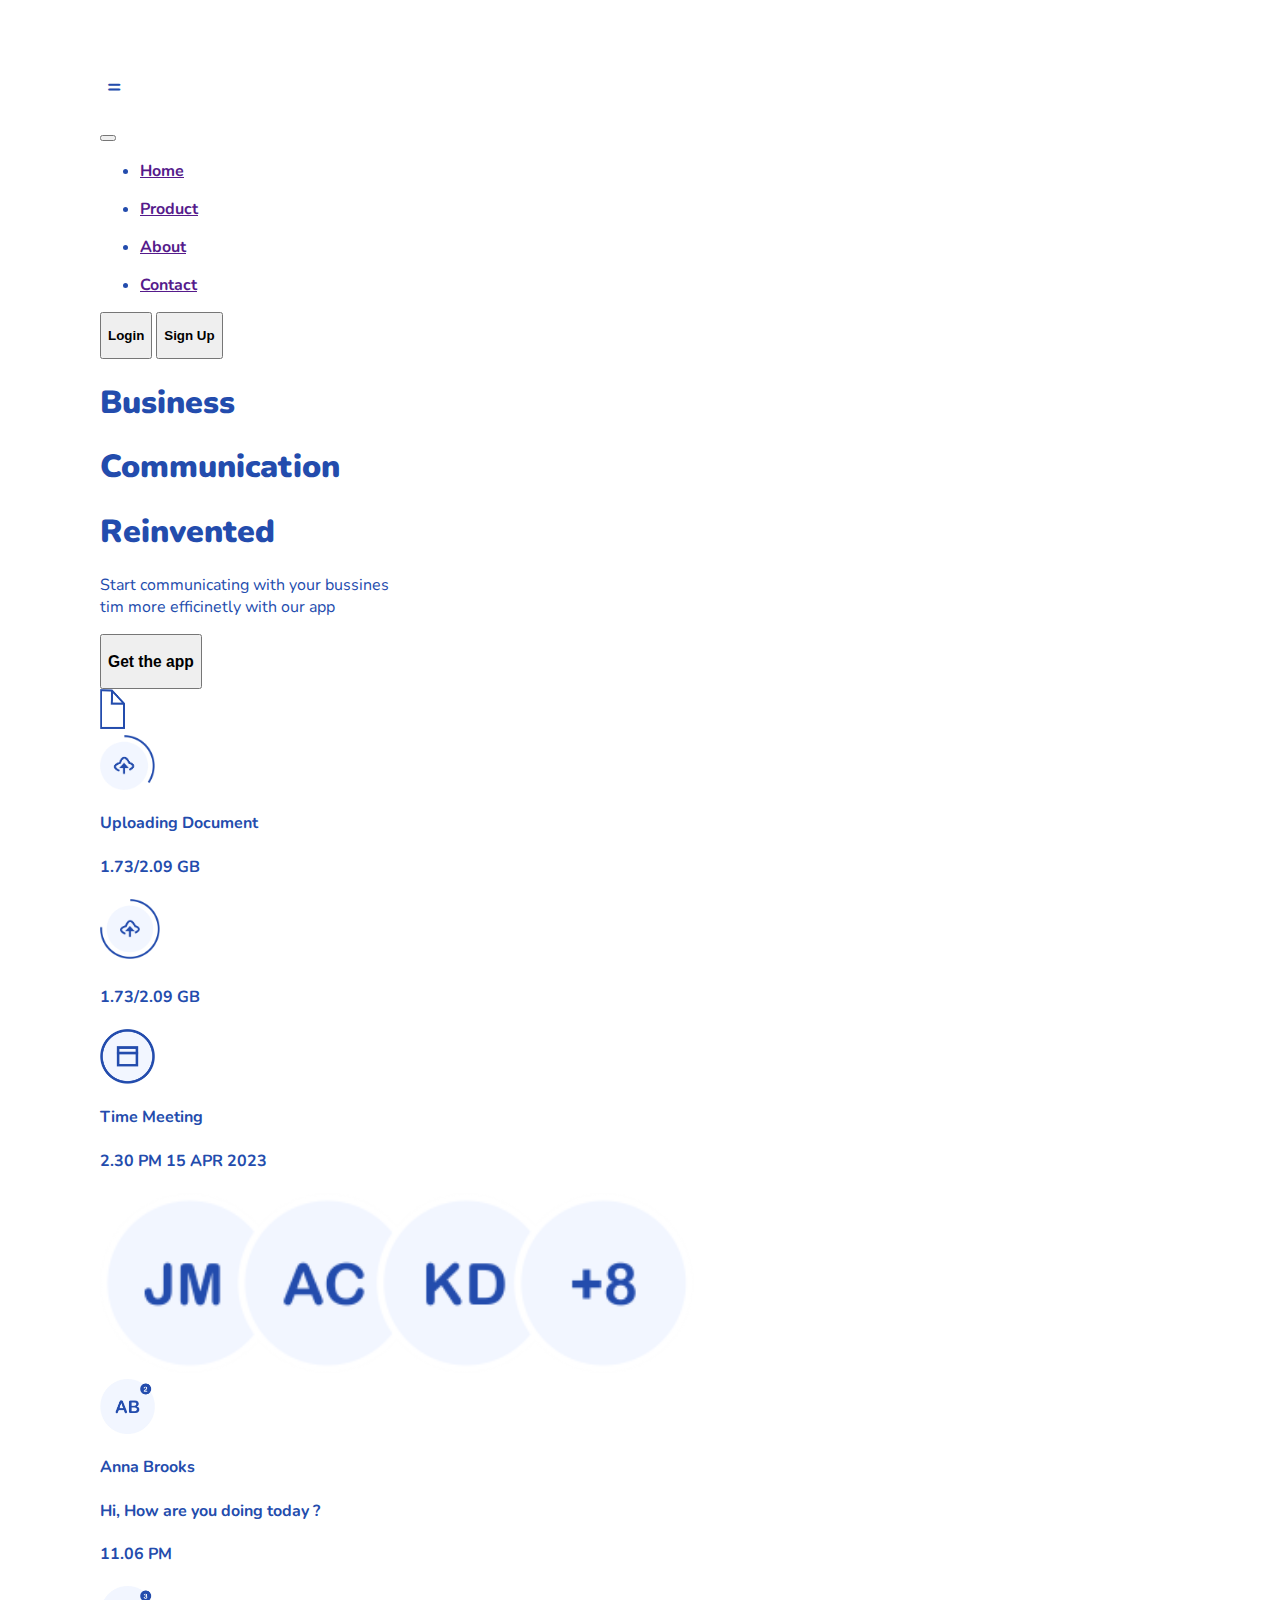
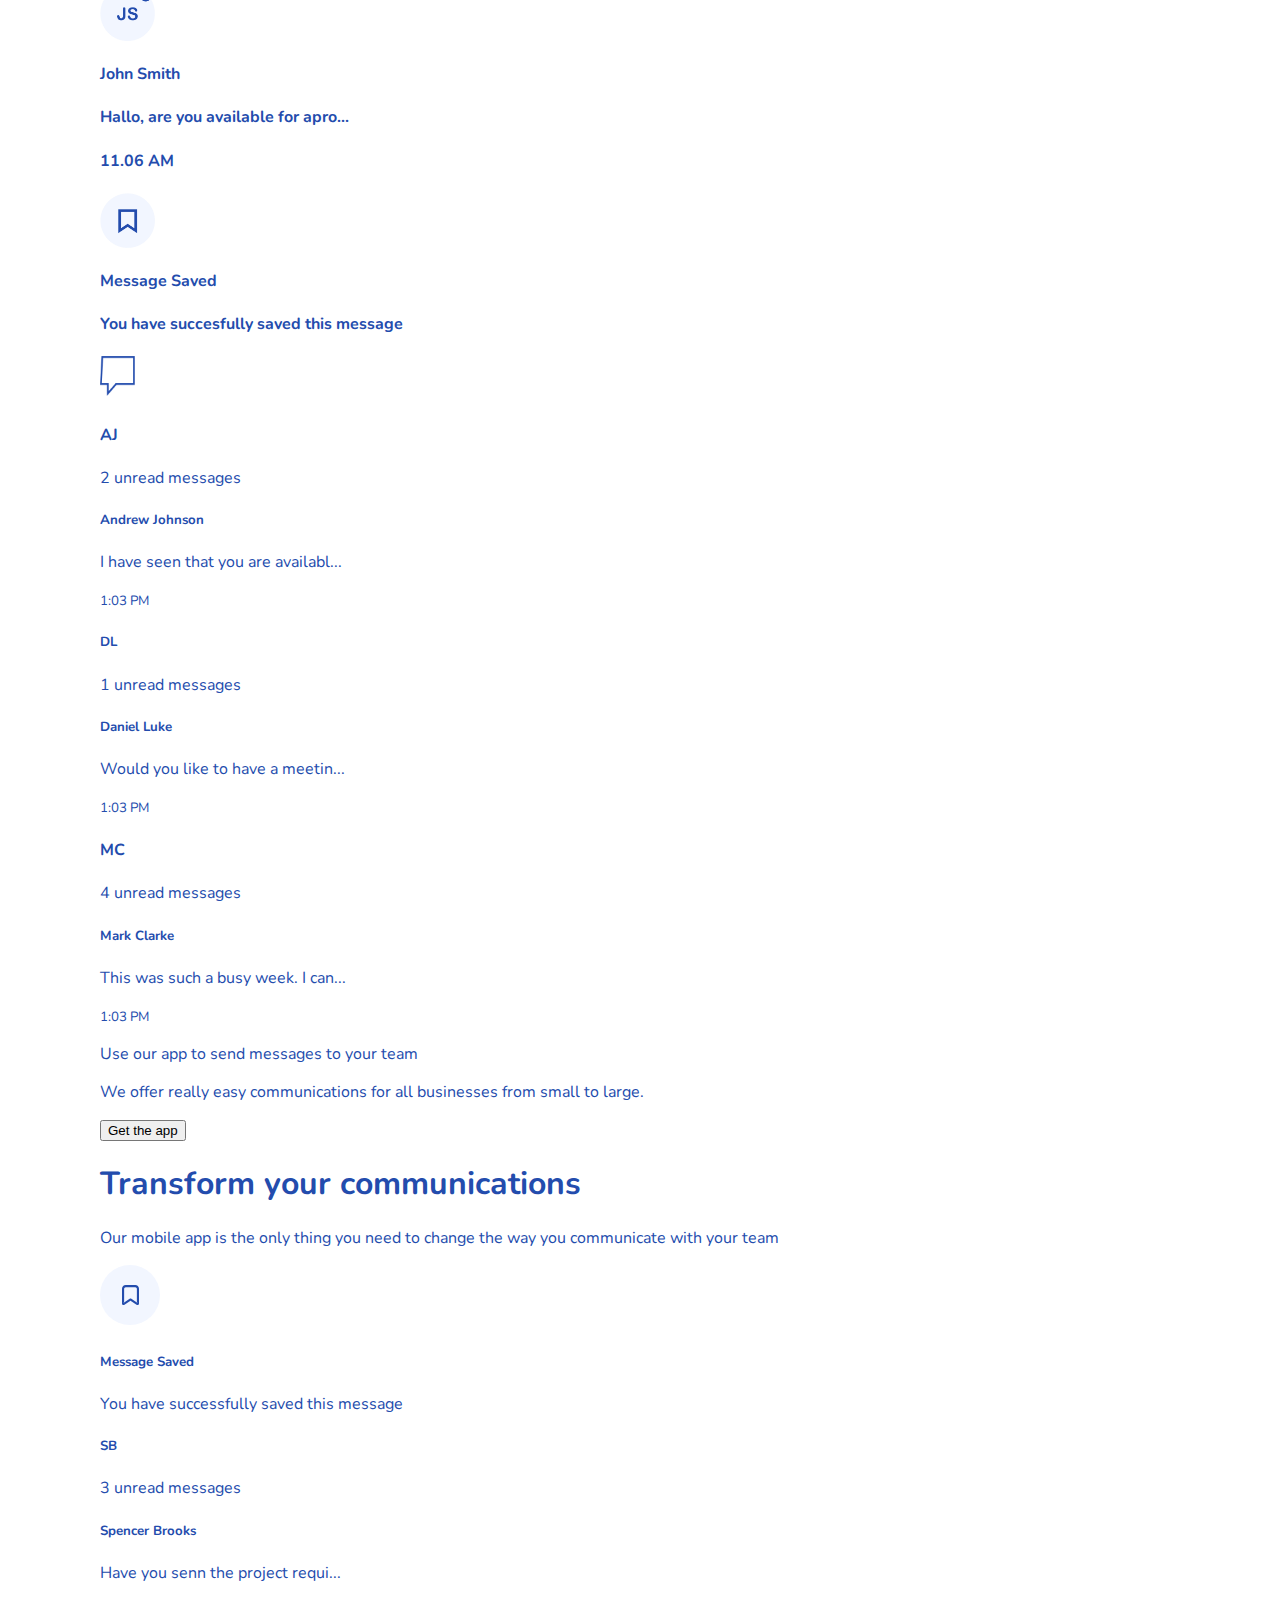
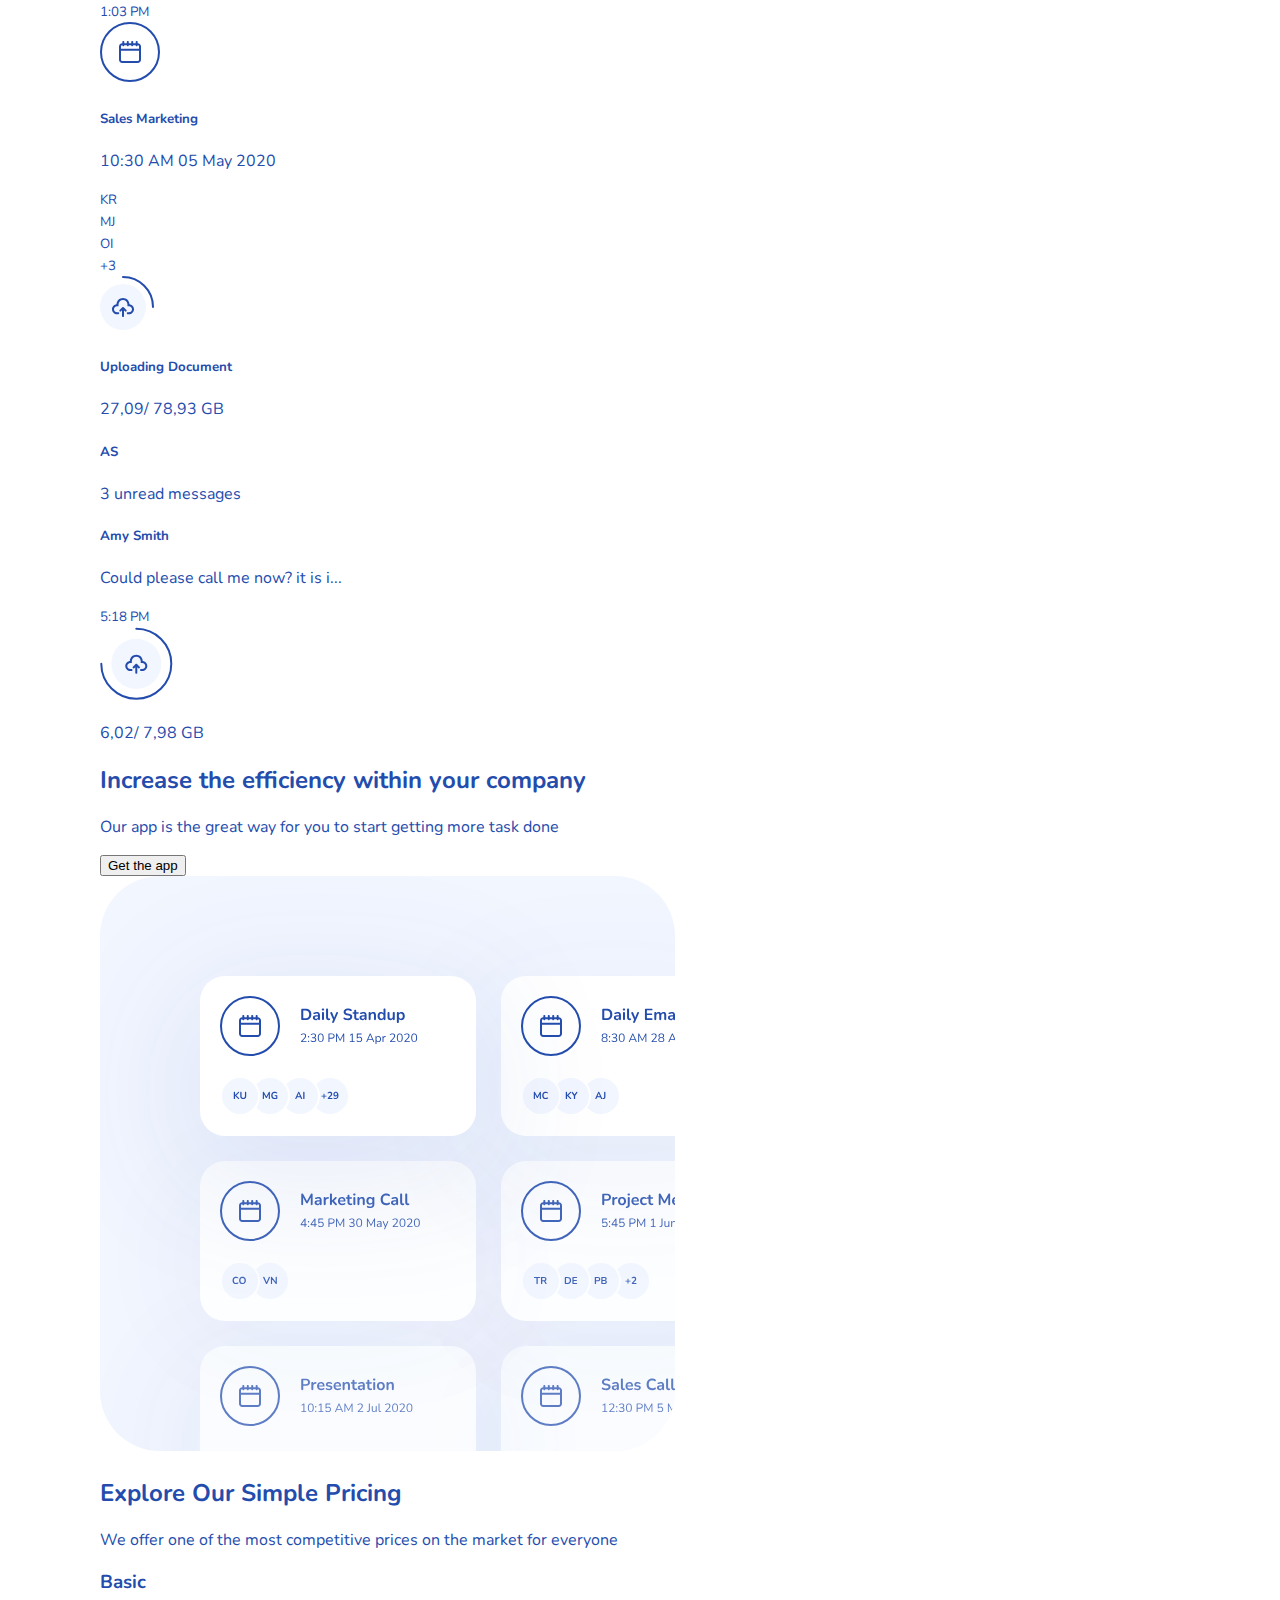
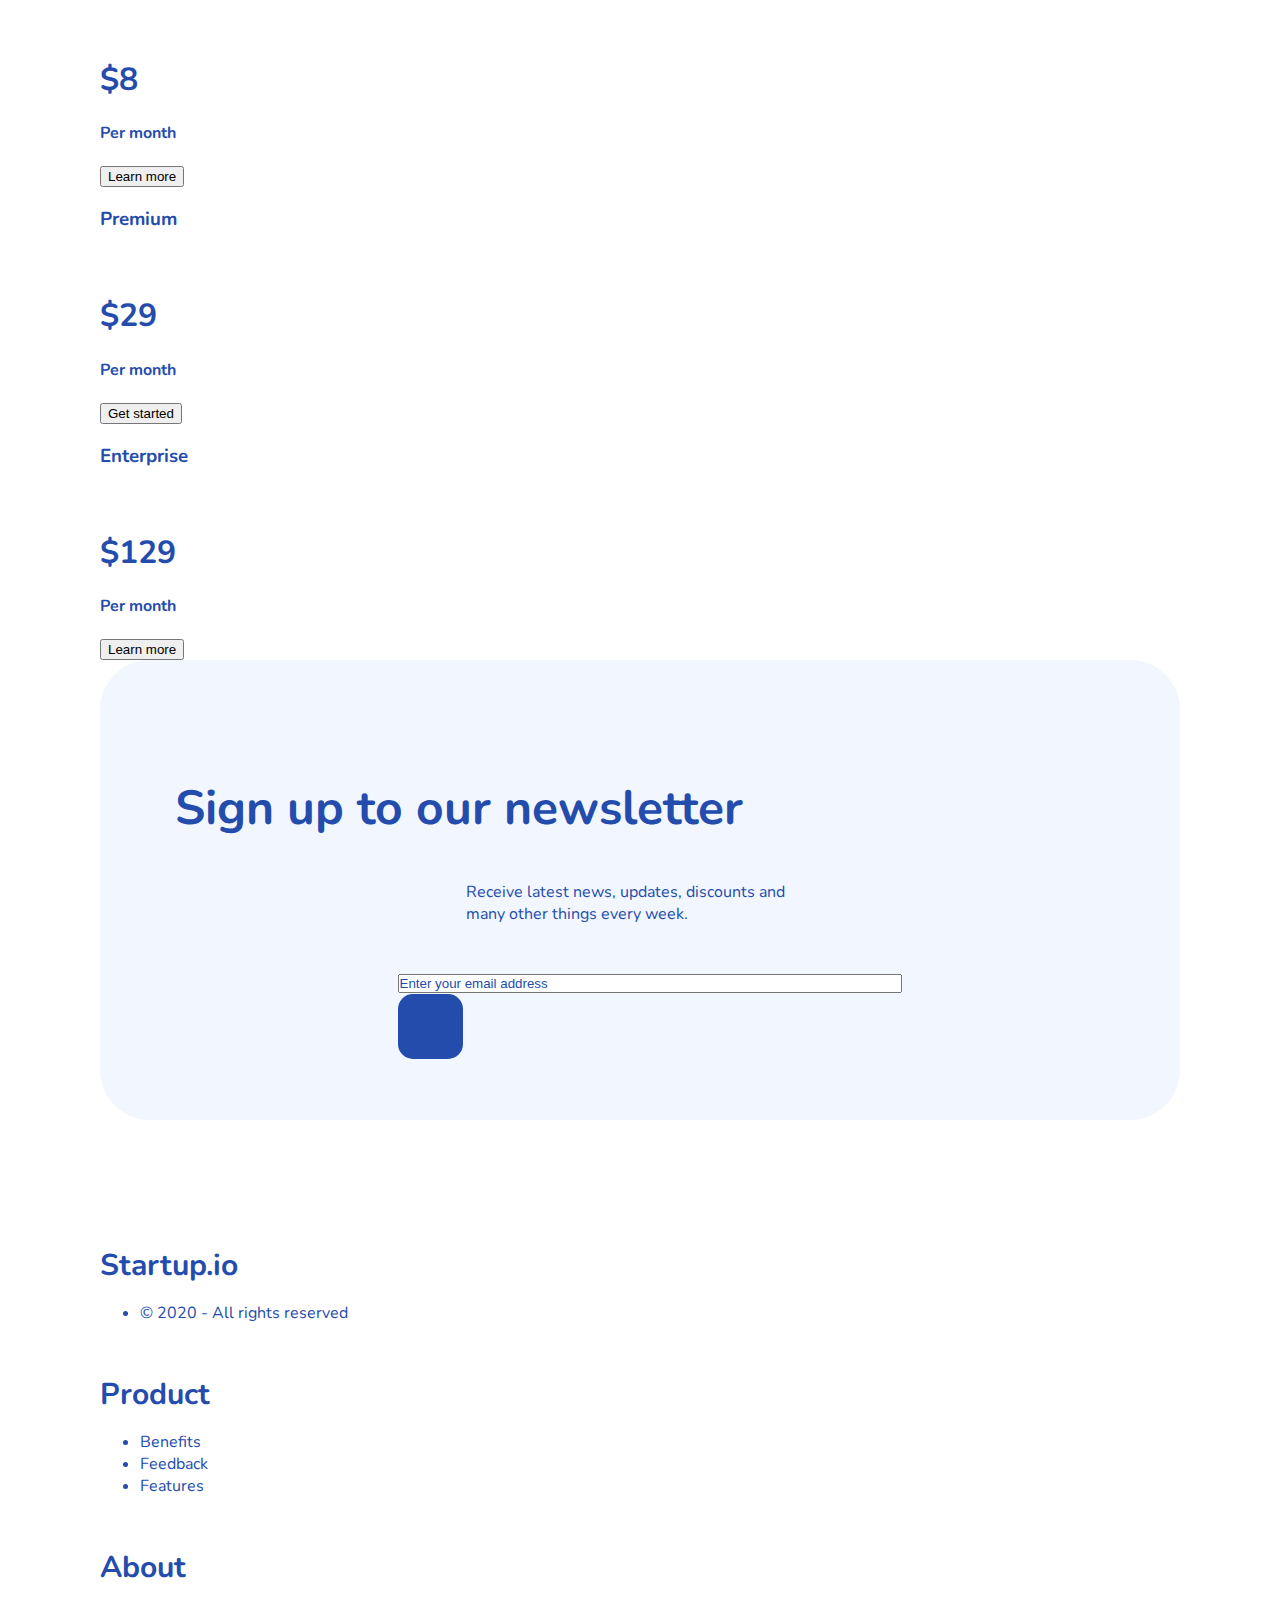
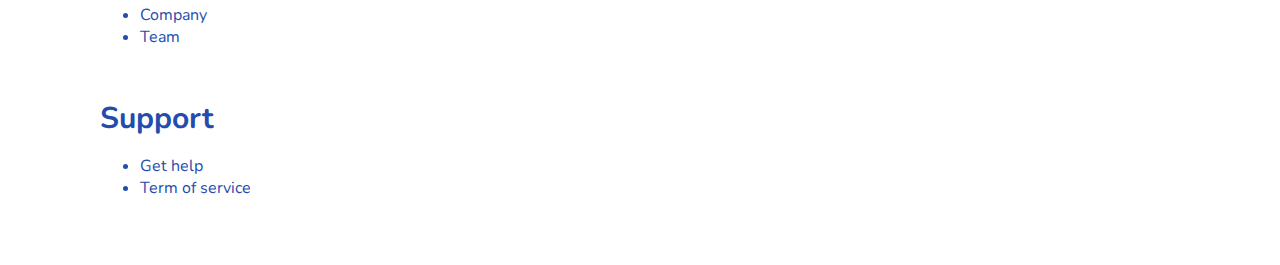
==== index.html @ 95818217 "Update index.html" ====
<!DOCTYPE html>
<html lang="en">
  <head>
    <!-- Required meta tags -->
    <meta charset="utf-8" />
    <meta name="viewport" content="width=device-width, initial-scale=1" />

    <!-- Bootstrap CSS -->
    <link href="https://cdn.jsdelivr.net/npm/bootstrap@5.0.2/dist/css/bootstrap.min.css" rel="stylesheet" integrity="sha384-EVSTQN3/azprG1Anm3QDgpJLIm9Nao0Yz1ztcQTwFspd3yD65VohhpuuCOmLASjC" crossorigin="anonymous" />
    <!-- font  -->
    <link rel="preconnect" href="https://fonts.googleapis.com" />
    <link rel="preconnect" href="https://fonts.gstatic.com" crossorigin />
    <link href="https://fonts.googleapis.com/css2?family=Nunito:wght@400;700&display=swap" rel="stylesheet" />
    <!-- icon -->
    <link rel="stylesheet" href="https://cdn.jsdelivr.net/npm/bootstrap-icons@1.11.1/font/bootstrap-icons.css" />
    <!-- css vanila -->
    <link rel="stylesheet" href="./assets/css/style.css" />
    <title>FP 2</title>
  </head>
  <body>

    <nav class="navbar navbar-expand-lg">
      <div class="content-start">
        <div class="togle">
          <h2>&nbsp;=</h2>
        </div>
      </div>
      <div class="container-fluid">
        <button class="navbar-toggler" type="button" data-bs-toggle="collapse" data-bs-target="#navbarNav" aria-controls="navbarNav" aria-expanded="false" aria-label="Toggle navigation">
          <span class="navbar-toggler-icon"></span>
        </button>
        <div class="collapse navbar-collapse justify-content-center" id="navbarNav">
          <ul class="navbar-nav mb-1 mb-lg-0 end">
            <li class="nav-item">
              <a class="nav-link" aria-current="page" href=""
                ><p><b>Home</b></p></a
              >
            </li>
            <li class="nav-item">
              <a class="nav-link" href=""
                ><p><b>Product</b></p></a
              >
            </li>
            <li class="nav-item">
              <a class="nav-link" href=""
                ><p><b>About</b></p></a
              >
            </li>
            <li class="nav-item">
              <a class="nav-link" href=""
                ><p><b>Contact</b></p></a
              >
            </li>
          </ul>
          <ul class="navbar-nav me-2 mb-1"></ul>
        </div>
        <div class="content-end">
          <a href=""
            ><button type="button" class="btn btn-outline-primary btn-sm rounded-pill" id="login">
              <p><b>Login</b></p>
            </button></a
          >
          <a href=""
            ><button type="button" class="btn btn-outline-primary btn-sm rounded-pill" id="sign">
              <p><b>Sign Up</b></p>
            </button></a
          >
        </div>
      </div>
    </nav>

    <div class="jumbotron">
      <div class="row">
        <div class="col-5">
          <div class="container-text-left" id="kolom1">
            <h1><b>Business</b></h1>
            <h1><b>Communication</b></h1>
            <h1><b>Reinvented</b></h1>
            <p>Start communicating with your bussines<br />tim more efficinetly with our app</p>
            <a href=""
              ><button type="button" class="btn btn-outline-primary btn-lg rounded-pill" id="get">
                <h3><b>Get the app</b></h3>
              </button></a
            >
          </div>
        </div>
        <div class="col-7">
          <div class="kotak1">
            <img src="assets/img/5.png" alt="" width="25px" height="40px" />
          </div>
          <div class="kotak2">
            <img src="assets/img/1.png" alt="" width="55px" height="55px" />
            <div class="teks1">
              <p><b>Uploading Document</b></p>
              <h4 class="tekskotak1">1.73/2.09 GB</h4>
            </div>
          </div>
          <div class="kotak3">
            <img src="assets/img/6.png" alt="" width="60px" height="60" class="img1" />
            <h4 class="tekskotak1">1.73/2.09 GB</h4>
          </div>
          <div class="kotak4">
            <img src="assets/img/2.png" alt="" width="55px" height="55px" />
            <div class="teks2">
              <p><b>Time Meeting</b></p>
              <h4 class="tekskotak1">2.30 PM 15 APR 2023</h4>
            </div>
            <img src="assets/img/9.png" alt="" width="55%" class="imgkotak4" />
          </div>
          <div class="kotak5">
            <img src="assets/img/7.png" alt="" width="55px" height="55px" />
            <div class="teks3">
              <p><b>Anna Brooks</b></p>
              <h4 class="tekskotak1">Hi, How are you doing today ?</h4>
            </div>
            <div class="teks7">
              <h4>11.06 PM</h4>
            </div>
          </div>
          <div class="kotak6">
            <img src="assets/img/8.png" alt="" width="55px" height="55px" />
            <div class="teks4">
              <p><b>John Smith</b></p>
              <h4 class="tekskotak1">Hallo, are you available for apro...</h4>
            </div>
            <div class="teks7">
              <h4>11.06 AM</h4>
            </div>
          </div>
          <div class="kotak7">
            <img src="assets/img/3.png" alt="" width="55px" height="55px" />
            <div class="teks5">
              <p><b>Message Saved</b></p>
              <h4 class="tekskotak1">You have succesfully saved this message</h4>
            </div>
          </div>
          <div class="kotak8">
            <img src="assets/img/4.png" alt="" width="35px" height="40px" />
          </div>
        </div>
      </div>
    </div>

<div class="product-features container-fluid">
        <div class="card card-parent-1 border border-0">
            <div class="child-card d-flex justify-content-evenly align-items-center">
                <div class="image-profile d-flex justify-content-center align-items-center position-relative">
                    <h4 class="fw-bold mt-2">AJ</h4>
                    <span class="notif position-absolute top-0 start-100 translate-middle badge border border-white border-5 mt-3 d-flex justify-content-center align-items-center">
                        2
                        <span class="visually-hidden">unread messages</span>
                    </span>
                </div>
                <div class="text-area mt-3">
                    <h5 class="fw-bold">Andrew Johnson</h5>
                    <p class="text-truncate d-block">I have seen that you are availabl...</p>
                </div>
                <div class="time mb-5">
                    <small class="text-secondary">1:03 PM</small>
                </div>
            </div>
            <div class="child-card opacity-75 d-flex justify-content-evenly align-items-center">
                <div class="image-profile d-flex justify-content-center align-items-center position-relative">
                    <h5 class="fw-bold mt-2">DL</h5>
                    <span class="notif position-absolute top-0 start-100 translate-middle badge border border-white border-5 mt-3 d-flex justify-content-center align-items-center">
                        1
                        <span class="visually-hidden">unread messages</span>
                    </span>
                </div>
                <div class="text-area mt-3">
                    <h5 class="fw-bold">Daniel Luke</h5>
                    <p class="text-truncate d-block">Would you like to have a meetin...</p>
                </div>
                <div class="time mb-5">
                    <small class="text-secondary">1:03 PM</small>
                </div>
            </div>
            <div class="child-card opacity-50 d-flex justify-content-evenly align-items-center">
                <div class="image-profile d-flex justify-content-center align-items-center position-relative">
                    <h4 class="fw-bold mt-2">MC</h4>
                    <span class="notif position-absolute top-0 start-100 translate-middle badge border border-white border-5 mt-3 d-flex justify-content-center align-items-center">
                        4
                        <span class="visually-hidden">unread messages</span>
                    </span>
                </div>
                <div class="text-area mt-3">
                    <h5 class="fw-bold">Mark Clarke</h5>
                    <p class="text-truncate d-block">This was such a busy week. I can...</p>
                </div>
                <div class="time mb-5">
                    <small class="text-secondary">1:03 PM</small>
                </div>
            </div>
        </div>
        <div class="text">
            <header>
                <p>Use our app to send messages to your team</p>
            </header>
            <section>
                <p>We offer really easy communications for all businesses from small to large.</p>
                <button>Get the app</button>
            </section>
        </div>
    </div>
    
    <div class="product-features-2 container-fluid d-flex justify-content-center align-items-center flex-column mb-5">
        <div class="title text-center d-flex justify-content-center align-items-center flex-column">
            <h1 class="fw-bold">Transform your communications</h1>
            <div class="subtitle">
                <p class="">Our mobile app is the only thing you need to change the way you communicate with your team</p>
            </div>
        </div>
        <div class="card card-parent-2 border border-0 container-fluid d-flex justify-content-center align-items-center flex-row">
            <div class="inner-card mt-5 container-fluid d-flex justify-content-center align-items-center flex-row flex-wrap">
                <!-- section 1 -->
                <div class="card-section-1 me-4 d-flex justify-content-center align-items-end">
                    <div class="card card-message border border-0">
                        <div class="image-profile-message d-flex justify-content-center align-items-center position-relative">
                            <img src="./assets/img/saved.svg" alt="saved-message">
                        </div>
                        <div class="text-area mt-3">
                            <h5 class="fw-bold">Message Saved</h5>
                            <p>You have successfully saved this message</p>
                        </div>
                    </div>
                    <div class="card card-message-logo border border-0 mt-4">
                    </div>
                </div>
    
                <!-- section 2 -->
                <div class="card-section-2">
                    <!-- card 1 -->
                    <div class="card-1 d-flex justify-content-start align-items-end">
                        <div class="card-file me-4">
                        </div>
                        <div class="card card-name border border-0">
                            <div class="image-profile-name d-flex justify-content-center align-items-center position-relative">
                                <h5 class="fw-bold mt-2">SB</h5>
                                <span class="notif position-absolute top-0 start-100 translate-middle badge border border-white border-5 mt-3 d-flex justify-content-center align-items-center">
                                    3
                                    <span class="visually-hidden">unread messages</span>
                                </span>
                            </div>
                            <div class="text-area mt-3">
                                <h5 class="fw-bold">Spencer Brooks</h5>
                                <p>Have you senn the project requi...</p>
                            </div>
                            <div class="time mb-5">
                                <small class="text-secondary">1:03 PM</small>
                            </div>
                        </div>
                    </div>
    
                    <!-- card 2 -->
                    <div class="card-2 d-flex justify-content-end align-items-start mt-4">
                        <div class="card card-sales border border-0 d-flex flex-column me-4">
                            <div class="section-1-sales d-flex">
                                <div class="image-profile-sales d-flex justify-content-center align-items-center position-relative me-3">
                                    <img src="./assets/img/calendar.svg" alt="calendar">
                                </div>
                                <div class="text-area">
                                    <h5 class="fw-bold mt-1">Sales Marketing</h5>
                                    <p>10:30 AM 05 May 2020</p>
                                </div>
                            </div>
                            <div class="circle-element d-flex">
                                <div class="element d-flex justify-content-center align-items-center">
                                    <small class="fw-bold mt-1">KR</small>
                                </div>
                                <div class="element d-flex justify-content-center align-items-center">
                                    <small class="fw-bold mt-1">MJ</small>
                                </div>
                                <div class="element d-flex justify-content-center align-items-center">
                                    <small class="fw-bold mt-1">OI</small>
                                </div>
                                <div class="element d-flex justify-content-center align-items-center">
                                    <small class="fw-bold mt-1">+3</small>
                                </div>
                            </div>
                        </div>
                        <div class="card card-upload border border-0">
                            <div class="image-profile-upload d-flex justify-content-center align-items-center position-relative me-3">
                                <img src="./assets/img/Progress.svg" alt="progress-bar">
                            </div>
                            <div class="text-area mt-3">
                                <h5 class="fw-bold">Uploading Document</h5>
                                <p>27,09/ 78,93 GB</p>
                            </div>
                        </div>
                    </div>
    
                    <!-- card 3 -->
                    <div class="card-3 mt-4">
                        <div class="card card-name-2 border border-0">
                            <div class="image-profile-name-2 d-flex justify-content-center align-items-center position-relative">
                                <h5 class="fw-bold mt-2">AS</h5>
                                <span class="notif position-absolute top-0 start-100 translate-middle badge border border-white border-5 mt-3 d-flex justify-content-center align-items-center">
                                    3
                                    <span class="visually-hidden">unread messages</span>
                                </span>
                            </div>
                            <div class="text-area mt-3">
                                <h5 class="fw-bold">Amy Smith</h5>
                                <p>Could please call me now? it is i...</p>
                            </div>
                            <div class="time mb-5">
                                <small class="text-secondary">5:18 PM</small>
                            </div>
                        </div>
                    </div>
    
                    <!-- card 4 -->
                    <div class="card-4 mt-4">
                        <div class="card border border-0 card-disk d-flex justify-content-center align-items-center flex-column">
                            <img src="./assets/img/Progress-2.svg" alt="">
                            <p class="mt-3">6,02/ 7,98 GB</p>
                        </div>
                    </div>
                </div>
            </div>
        </div>
    </div>

<!-- About -->
    <section id="About">
        <div class="container-xl p-5">
            <div class="row align-content-center">
                <div class="col-lg-6 col-md-12 flex-column align-self-center p-5 text-center text-lg-start">
                    <h2>Increase the efficiency within your company </h2>
                    <p>Our app is the great way for you to start getting more task done</p>
                    <button type="button" class="btn btn-outline-primary">Get the app</button>
                </div>
                <div class="col-lg-6 col-md-12 flex-column align-items-center">
                    <img src="./assets/img/Card.svg" alt="About App">
                </div>
            </div>
        </div>
    </section>


    <!-- Pricing -->
    <section id="Pricing"></section>
    <div class="container-xl p-5 text-center">
        <h2>Explore Our Simple Pricing</h2>
        <p>We offer one of the most competitive prices on the market for everyone</p>
    </div>
    <div class="container-fluid">
        <div class="container">
            <div class="row">
                <div class="col-lg-4 col-md-12 mb-4">
                    <div class="card card1 h-380 w-380 text-center border-0">
                        <div class="card-body">
                            <h3 >Basic</h3>
                            <br>
                            <h1 >$8</h1>
                            <h4>Per month</h4>    
                            <div class="d-flex my-3 justify-content-center">
                                <button class="btn btn-outline-primary">Learn more</button>
                            </div>
                        </div>
                    </div>
                </div>
                <div class="col-lg-4 col-md-12 mb-4">
                    <div class="card card2 h-380 w-380 text-center border-0">
                        <div class="card-body">
                            <h3>Premium</h3>
                            <br>
                            <h1 >$29</h1>
                            <h4>Per month</h4>
                            <div class="d-flex my-3 justify-content-center">
                                <button class="btn btn-outline-primary">Get started</button>
                        </div>
                    </div>
                </div>
                </div>
                <div class="col-lg-4 col-md-12 mb-4">
                    <div class="card card3 h-380 w-380 text-center border-0">
                        <div class="card-body">
                            <h3 >Enterprise</h3>
                            <br>
                            <h1 >$129</h1>
                            <h4>Per month</h4>
                            <div class="d-flex my-3 justify-content-center">
                                <button type="button" class="btn btn-outline-primary">Learn more</button>
                            </div>
                        </div>
                    </div>
                </div>
            </div>
        </div>

      <!-- contact -->
    <section class="contact text-center">
      <div class="container-fluid">
        <div class="title">
          <h2>Sign up to our newsletter</h2>
          <p>Receive latest news, updates, discounts and many other things every week.</p>
        </div>
        <div class="d-flex bg-white flex-row justify-content-end inputan">
          <input type="email" class="form-control border-0" id="emailInput" placeholder="Enter your email address" />
          <div class="icon text-center justify-content-center">
            <i class="bi bi-chevron-right text-light"></i>
          </div>
        </div>
      </div>
    </section>

<!--       footer -->
    <footer class="bd-footer container">
      <div class="row justify-content-between">
        <div class="col-lg-4 col-6 brand">
          <h5>Startup.io</h5>
          <ul class="list-unstyled">
            <li class="mt-3"><a href="#">© 2020 - All rights reserved</a></li>
          </ul>
        </div>

        <div class="col-lg-2 col-6 items">
          <h5>Product</h5>
          <ul class="list-unstyled">
            <li class="mb-2"><a href="#">Benefits</a></li>
            <li class="mb-2"><a href="#">Feedback</a></li>
            <li class="mb-2"><a href="#">Features</a></li>
          </ul>
        </div>

        <div class="col-lg-2 col-6 items">
          <h5>About</h5>
          <ul class="list-unstyled">
            <li class="mb-2"><a href="#">Company</a></li>
            <li class="mb-2"><a href="#">Team</a></li>
          </ul>
        </div>

        <div class="col-lg-2 col-6 items">
          <h5>Support</h5>
          <ul class="list-unstyled">
            <li class="mb-2"><a href="#">Get help</a></li>
            <li class="mb-2"><a href="#">Term of service</a></li>
          </ul>
        </div>
      </div>
    </footer>
<script src="https://cdn.jsdelivr.net/npm/bootstrap@5.3.2/dist/js/bootstrap.bundle.min.js" integrity="sha384-C6RzsynM9kWDrMNeT87bh95OGNyZPhcTNXj1NW7RuBCsyN/o0jlpcV8Qyq46cDfL" crossorigin="anonymous"></script>
</body>
</html>
---- assets/css/style.css ----
body {
  font-family: "Nunito", sans-serif;
  padding: 50px 100px;
  color: #234cad;
  max-width: 1440px;
  margin: auto;
  box-sizing: border-box;
}

.contact {
  background-color: #f2f6ff;
  padding: 75px;
  border-radius: 50px;
}

.contact h2 {
  font-size: 48px;
  font-weight: 700;
}

.contact p {
  margin: 25px auto 35px;
  max-width: 348px;
  font-size: 16px;
  font-weight: 400;
}

.contact .inputan {
  max-width: 500px;
  max-height: 65px;
  padding: 10px 10px 10px 25px;
  margin: auto;
  border-radius: 15px;

  font-size: 18px;
}
.contact input {
  padding: 0;
  width: 100%;
}
.icon {
  width: 45px;
  height: 45px;
  padding: 10px;
  background-color: #234cad;
  border-radius: 15px;
}

::placeholder {
  color: #234cad; /* Ganti #your-color dengan kode warna yang diinginkan */
}

footer {
  padding-top: 75px;
}
footer a {
  color: #234cad;
  text-decoration: none;
}

footer h5 {
  font-size: 30px;
  font-weight: 700;
  margin-bottom: 10px;
}

footer .container {
  max-width: 941px;
}
/* footer .brand {
  margin-right: 80px;
} */
@media screen and (max-width: 800px) {
  body {
    padding: 20px 20px;
  }
  .contact {
    padding: 30px;
  }
  footer .brand {
    margin-right: 0 !important;
  }
}

@media screen and (max-width: 550px) {
  body {
    padding: 10px 10px;
  }
  h2 {
    font-size: 32px !important;
  }
  h5 {
    font-size: 18px !important;
  }
  footer a {
    font-size: 12px;
  }
  footer .brand {
    margin-right: 0 !important;
  }
}
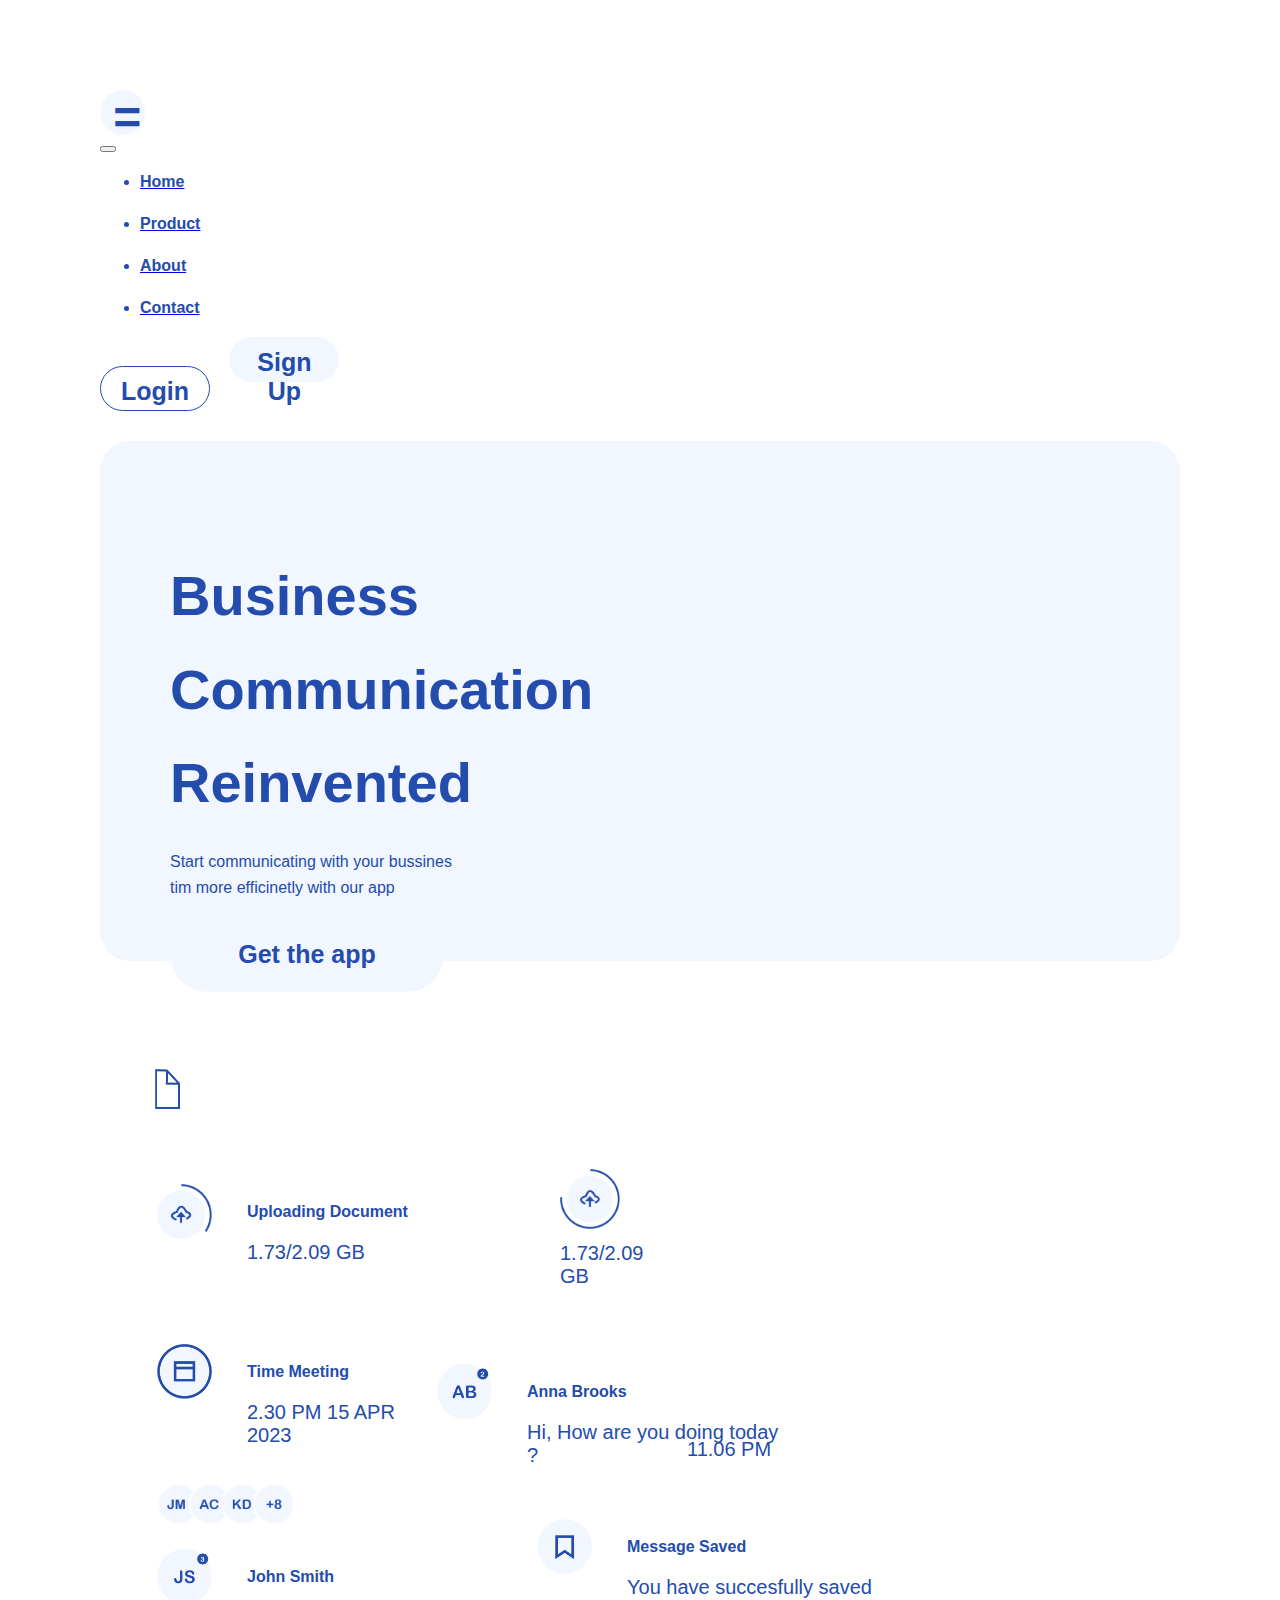
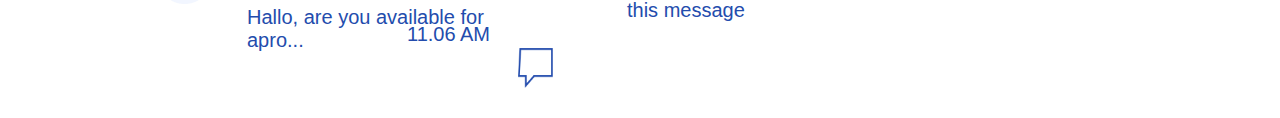
==== commit 1176afa4: "Update index.html" ====
--- a/index.html
+++ b/index.html
@@ -1,446 +1,128 @@
-<!DOCTYPE html>
-<html lang="en">
-  <head>
-    <!-- Required meta tags -->
-    <meta charset="utf-8" />
-    <meta name="viewport" content="width=device-width, initial-scale=1" />
-
-    <!-- Bootstrap CSS -->
-    <link href="https://cdn.jsdelivr.net/npm/bootstrap@5.0.2/dist/css/bootstrap.min.css" rel="stylesheet" integrity="sha384-EVSTQN3/azprG1Anm3QDgpJLIm9Nao0Yz1ztcQTwFspd3yD65VohhpuuCOmLASjC" crossorigin="anonymous" />
-    <!-- font  -->
-    <link rel="preconnect" href="https://fonts.googleapis.com" />
-    <link rel="preconnect" href="https://fonts.gstatic.com" crossorigin />
-    <link href="https://fonts.googleapis.com/css2?family=Nunito:wght@400;700&display=swap" rel="stylesheet" />
-    <!-- icon -->
-    <link rel="stylesheet" href="https://cdn.jsdelivr.net/npm/bootstrap-icons@1.11.1/font/bootstrap-icons.css" />
-    <!-- css vanila -->
-    <link rel="stylesheet" href="./assets/css/style.css" />
-    <title>FP 2</title>
-  </head>
-  <body>
-
-    <nav class="navbar navbar-expand-lg">
-      <div class="content-start">
-        <div class="togle">
-          <h2>&nbsp;=</h2>
-        </div>
-      </div>
-      <div class="container-fluid">
-        <button class="navbar-toggler" type="button" data-bs-toggle="collapse" data-bs-target="#navbarNav" aria-controls="navbarNav" aria-expanded="false" aria-label="Toggle navigation">
-          <span class="navbar-toggler-icon"></span>
-        </button>
-        <div class="collapse navbar-collapse justify-content-center" id="navbarNav">
-          <ul class="navbar-nav mb-1 mb-lg-0 end">
-            <li class="nav-item">
-              <a class="nav-link" aria-current="page" href=""
-                ><p><b>Home</b></p></a
-              >
-            </li>
-            <li class="nav-item">
-              <a class="nav-link" href=""
-                ><p><b>Product</b></p></a
-              >
-            </li>
-            <li class="nav-item">
-              <a class="nav-link" href=""
-                ><p><b>About</b></p></a
-              >
-            </li>
-            <li class="nav-item">
-              <a class="nav-link" href=""
-                ><p><b>Contact</b></p></a
-              >
-            </li>
-          </ul>
-          <ul class="navbar-nav me-2 mb-1"></ul>
-        </div>
-        <div class="content-end">
-          <a href=""
-            ><button type="button" class="btn btn-outline-primary btn-sm rounded-pill" id="login">
-              <p><b>Login</b></p>
-            </button></a
-          >
-          <a href=""
-            ><button type="button" class="btn btn-outline-primary btn-sm rounded-pill" id="sign">
-              <p><b>Sign Up</b></p>
-            </button></a
-          >
-        </div>
-      </div>
-    </nav>
-
-    <div class="jumbotron">
-      <div class="row">
-        <div class="col-5">
-          <div class="container-text-left" id="kolom1">
-            <h1><b>Business</b></h1>
-            <h1><b>Communication</b></h1>
-            <h1><b>Reinvented</b></h1>
-            <p>Start communicating with your bussines<br />tim more efficinetly with our app</p>
-            <a href=""
-              ><button type="button" class="btn btn-outline-primary btn-lg rounded-pill" id="get">
-                <h3><b>Get the app</b></h3>
-              </button></a
-            >
-          </div>
-        </div>
-        <div class="col-7">
-          <div class="kotak1">
-            <img src="assets/img/5.png" alt="" width="25px" height="40px" />
-          </div>
-          <div class="kotak2">
-            <img src="assets/img/1.png" alt="" width="55px" height="55px" />
-            <div class="teks1">
-              <p><b>Uploading Document</b></p>
-              <h4 class="tekskotak1">1.73/2.09 GB</h4>
-            </div>
-          </div>
-          <div class="kotak3">
-            <img src="assets/img/6.png" alt="" width="60px" height="60" class="img1" />
-            <h4 class="tekskotak1">1.73/2.09 GB</h4>
-          </div>
-          <div class="kotak4">
-            <img src="assets/img/2.png" alt="" width="55px" height="55px" />
-            <div class="teks2">
-              <p><b>Time Meeting</b></p>
-              <h4 class="tekskotak1">2.30 PM 15 APR 2023</h4>
-            </div>
-            <img src="assets/img/9.png" alt="" width="55%" class="imgkotak4" />
-          </div>
-          <div class="kotak5">
-            <img src="assets/img/7.png" alt="" width="55px" height="55px" />
-            <div class="teks3">
-              <p><b>Anna Brooks</b></p>
-              <h4 class="tekskotak1">Hi, How are you doing today ?</h4>
-            </div>
-            <div class="teks7">
-              <h4>11.06 PM</h4>
-            </div>
-          </div>
-          <div class="kotak6">
-            <img src="assets/img/8.png" alt="" width="55px" height="55px" />
-            <div class="teks4">
-              <p><b>John Smith</b></p>
-              <h4 class="tekskotak1">Hallo, are you available for apro...</h4>
-            </div>
-            <div class="teks7">
-              <h4>11.06 AM</h4>
-            </div>
-          </div>
-          <div class="kotak7">
-            <img src="assets/img/3.png" alt="" width="55px" height="55px" />
-            <div class="teks5">
-              <p><b>Message Saved</b></p>
-              <h4 class="tekskotak1">You have succesfully saved this message</h4>
-            </div>
-          </div>
-          <div class="kotak8">
-            <img src="assets/img/4.png" alt="" width="35px" height="40px" />
-          </div>
-        </div>
-      </div>
-    </div>
-
-<div class="product-features container-fluid">
-        <div class="card card-parent-1 border border-0">
-            <div class="child-card d-flex justify-content-evenly align-items-center">
-                <div class="image-profile d-flex justify-content-center align-items-center position-relative">
-                    <h4 class="fw-bold mt-2">AJ</h4>
-                    <span class="notif position-absolute top-0 start-100 translate-middle badge border border-white border-5 mt-3 d-flex justify-content-center align-items-center">
-                        2
-                        <span class="visually-hidden">unread messages</span>
-                    </span>
-                </div>
-                <div class="text-area mt-3">
-                    <h5 class="fw-bold">Andrew Johnson</h5>
-                    <p class="text-truncate d-block">I have seen that you are availabl...</p>
-                </div>
-                <div class="time mb-5">
-                    <small class="text-secondary">1:03 PM</small>
-                </div>
-            </div>
-            <div class="child-card opacity-75 d-flex justify-content-evenly align-items-center">
-                <div class="image-profile d-flex justify-content-center align-items-center position-relative">
-                    <h5 class="fw-bold mt-2">DL</h5>
-                    <span class="notif position-absolute top-0 start-100 translate-middle badge border border-white border-5 mt-3 d-flex justify-content-center align-items-center">
-                        1
-                        <span class="visually-hidden">unread messages</span>
-                    </span>
-                </div>
-                <div class="text-area mt-3">
-                    <h5 class="fw-bold">Daniel Luke</h5>
-                    <p class="text-truncate d-block">Would you like to have a meetin...</p>
-                </div>
-                <div class="time mb-5">
-                    <small class="text-secondary">1:03 PM</small>
-                </div>
-            </div>
-            <div class="child-card opacity-50 d-flex justify-content-evenly align-items-center">
-                <div class="image-profile d-flex justify-content-center align-items-center position-relative">
-                    <h4 class="fw-bold mt-2">MC</h4>
-                    <span class="notif position-absolute top-0 start-100 translate-middle badge border border-white border-5 mt-3 d-flex justify-content-center align-items-center">
-                        4
-                        <span class="visually-hidden">unread messages</span>
-                    </span>
-                </div>
-                <div class="text-area mt-3">
-                    <h5 class="fw-bold">Mark Clarke</h5>
-                    <p class="text-truncate d-block">This was such a busy week. I can...</p>
-                </div>
-                <div class="time mb-5">
-                    <small class="text-secondary">1:03 PM</small>
-                </div>
-            </div>
-        </div>
-        <div class="text">
-            <header>
-                <p>Use our app to send messages to your team</p>
-            </header>
-            <section>
-                <p>We offer really easy communications for all businesses from small to large.</p>
-                <button>Get the app</button>
-            </section>
-        </div>
-    </div>
-    
-    <div class="product-features-2 container-fluid d-flex justify-content-center align-items-center flex-column mb-5">
-        <div class="title text-center d-flex justify-content-center align-items-center flex-column">
-            <h1 class="fw-bold">Transform your communications</h1>
-            <div class="subtitle">
-                <p class="">Our mobile app is the only thing you need to change the way you communicate with your team</p>
-            </div>
-        </div>
-        <div class="card card-parent-2 border border-0 container-fluid d-flex justify-content-center align-items-center flex-row">
-            <div class="inner-card mt-5 container-fluid d-flex justify-content-center align-items-center flex-row flex-wrap">
-                <!-- section 1 -->
-                <div class="card-section-1 me-4 d-flex justify-content-center align-items-end">
-                    <div class="card card-message border border-0">
-                        <div class="image-profile-message d-flex justify-content-center align-items-center position-relative">
-                            <img src="./assets/img/saved.svg" alt="saved-message">
-                        </div>
-                        <div class="text-area mt-3">
-                            <h5 class="fw-bold">Message Saved</h5>
-                            <p>You have successfully saved this message</p>
-                        </div>
-                    </div>
-                    <div class="card card-message-logo border border-0 mt-4">
-                    </div>
-                </div>
-    
-                <!-- section 2 -->
-                <div class="card-section-2">
-                    <!-- card 1 -->
-                    <div class="card-1 d-flex justify-content-start align-items-end">
-                        <div class="card-file me-4">
-                        </div>
-                        <div class="card card-name border border-0">
-                            <div class="image-profile-name d-flex justify-content-center align-items-center position-relative">
-                                <h5 class="fw-bold mt-2">SB</h5>
-                                <span class="notif position-absolute top-0 start-100 translate-middle badge border border-white border-5 mt-3 d-flex justify-content-center align-items-center">
-                                    3
-                                    <span class="visually-hidden">unread messages</span>
-                                </span>
-                            </div>
-                            <div class="text-area mt-3">
-                                <h5 class="fw-bold">Spencer Brooks</h5>
-                                <p>Have you senn the project requi...</p>
-                            </div>
-                            <div class="time mb-5">
-                                <small class="text-secondary">1:03 PM</small>
-                            </div>
-                        </div>
-                    </div>
-    
-                    <!-- card 2 -->
-                    <div class="card-2 d-flex justify-content-end align-items-start mt-4">
-                        <div class="card card-sales border border-0 d-flex flex-column me-4">
-                            <div class="section-1-sales d-flex">
-                                <div class="image-profile-sales d-flex justify-content-center align-items-center position-relative me-3">
-                                    <img src="./assets/img/calendar.svg" alt="calendar">
-                                </div>
-                                <div class="text-area">
-                                    <h5 class="fw-bold mt-1">Sales Marketing</h5>
-                                    <p>10:30 AM 05 May 2020</p>
-                                </div>
-                            </div>
-                            <div class="circle-element d-flex">
-                                <div class="element d-flex justify-content-center align-items-center">
-                                    <small class="fw-bold mt-1">KR</small>
-                                </div>
-                                <div class="element d-flex justify-content-center align-items-center">
-                                    <small class="fw-bold mt-1">MJ</small>
-                                </div>
-                                <div class="element d-flex justify-content-center align-items-center">
-                                    <small class="fw-bold mt-1">OI</small>
-                                </div>
-                                <div class="element d-flex justify-content-center align-items-center">
-                                    <small class="fw-bold mt-1">+3</small>
-                                </div>
-                            </div>
-                        </div>
-                        <div class="card card-upload border border-0">
-                            <div class="image-profile-upload d-flex justify-content-center align-items-center position-relative me-3">
-                                <img src="./assets/img/Progress.svg" alt="progress-bar">
-                            </div>
-                            <div class="text-area mt-3">
-                                <h5 class="fw-bold">Uploading Document</h5>
-                                <p>27,09/ 78,93 GB</p>
-                            </div>
-                        </div>
-                    </div>
-    
-                    <!-- card 3 -->
-                    <div class="card-3 mt-4">
-                        <div class="card card-name-2 border border-0">
-                            <div class="image-profile-name-2 d-flex justify-content-center align-items-center position-relative">
-                                <h5 class="fw-bold mt-2">AS</h5>
-                                <span class="notif position-absolute top-0 start-100 translate-middle badge border border-white border-5 mt-3 d-flex justify-content-center align-items-center">
-                                    3
-                                    <span class="visually-hidden">unread messages</span>
-                                </span>
-                            </div>
-                            <div class="text-area mt-3">
-                                <h5 class="fw-bold">Amy Smith</h5>
-                                <p>Could please call me now? it is i...</p>
-                            </div>
-                            <div class="time mb-5">
-                                <small class="text-secondary">5:18 PM</small>
-                            </div>
-                        </div>
-                    </div>
-    
-                    <!-- card 4 -->
-                    <div class="card-4 mt-4">
-                        <div class="card border border-0 card-disk d-flex justify-content-center align-items-center flex-column">
-                            <img src="./assets/img/Progress-2.svg" alt="">
-                            <p class="mt-3">6,02/ 7,98 GB</p>
-                        </div>
-                    </div>
-                </div>
-            </div>
-        </div>
-    </div>
-
-<!-- About -->
-    <section id="About">
-        <div class="container-xl p-5">
-            <div class="row align-content-center">
-                <div class="col-lg-6 col-md-12 flex-column align-self-center p-5 text-center text-lg-start">
-                    <h2>Increase the efficiency within your company </h2>
-                    <p>Our app is the great way for you to start getting more task done</p>
-                    <button type="button" class="btn btn-outline-primary">Get the app</button>
-                </div>
-                <div class="col-lg-6 col-md-12 flex-column align-items-center">
-                    <img src="./assets/img/Card.svg" alt="About App">
-                </div>
-            </div>
-        </div>
-    </section>
-
-
-    <!-- Pricing -->
-    <section id="Pricing"></section>
-    <div class="container-xl p-5 text-center">
-        <h2>Explore Our Simple Pricing</h2>
-        <p>We offer one of the most competitive prices on the market for everyone</p>
-    </div>
-    <div class="container-fluid">
-        <div class="container">
-            <div class="row">
-                <div class="col-lg-4 col-md-12 mb-4">
-                    <div class="card card1 h-380 w-380 text-center border-0">
-                        <div class="card-body">
-                            <h3 >Basic</h3>
-                            <br>
-                            <h1 >$8</h1>
-                            <h4>Per month</h4>    
-                            <div class="d-flex my-3 justify-content-center">
-                                <button class="btn btn-outline-primary">Learn more</button>
-                            </div>
-                        </div>
-                    </div>
-                </div>
-                <div class="col-lg-4 col-md-12 mb-4">
-                    <div class="card card2 h-380 w-380 text-center border-0">
-                        <div class="card-body">
-                            <h3>Premium</h3>
-                            <br>
-                            <h1 >$29</h1>
-                            <h4>Per month</h4>
-                            <div class="d-flex my-3 justify-content-center">
-                                <button class="btn btn-outline-primary">Get started</button>
-                        </div>
-                    </div>
-                </div>
-                </div>
-                <div class="col-lg-4 col-md-12 mb-4">
-                    <div class="card card3 h-380 w-380 text-center border-0">
-                        <div class="card-body">
-                            <h3 >Enterprise</h3>
-                            <br>
-                            <h1 >$129</h1>
-                            <h4>Per month</h4>
-                            <div class="d-flex my-3 justify-content-center">
-                                <button type="button" class="btn btn-outline-primary">Learn more</button>
-                            </div>
-                        </div>
-                    </div>
-                </div>
-            </div>
-        </div>
-
-      <!-- contact -->
-    <section class="contact text-center">
-      <div class="container-fluid">
-        <div class="title">
-          <h2>Sign up to our newsletter</h2>
-          <p>Receive latest news, updates, discounts and many other things every week.</p>
-        </div>
-        <div class="d-flex bg-white flex-row justify-content-end inputan">
-          <input type="email" class="form-control border-0" id="emailInput" placeholder="Enter your email address" />
-          <div class="icon text-center justify-content-center">
-            <i class="bi bi-chevron-right text-light"></i>
-          </div>
-        </div>
-      </div>
-    </section>
-
-<!--       footer -->
-    <footer class="bd-footer container">
-      <div class="row justify-content-between">
-        <div class="col-lg-4 col-6 brand">
-          <h5>Startup.io</h5>
-          <ul class="list-unstyled">
-            <li class="mt-3"><a href="#">© 2020 - All rights reserved</a></li>
-          </ul>
-        </div>
-
-        <div class="col-lg-2 col-6 items">
-          <h5>Product</h5>
-          <ul class="list-unstyled">
-            <li class="mb-2"><a href="#">Benefits</a></li>
-            <li class="mb-2"><a href="#">Feedback</a></li>
-            <li class="mb-2"><a href="#">Features</a></li>
-          </ul>
-        </div>
-
-        <div class="col-lg-2 col-6 items">
-          <h5>About</h5>
-          <ul class="list-unstyled">
-            <li class="mb-2"><a href="#">Company</a></li>
-            <li class="mb-2"><a href="#">Team</a></li>
-          </ul>
-        </div>
-
-        <div class="col-lg-2 col-6 items">
-          <h5>Support</h5>
-          <ul class="list-unstyled">
-            <li class="mb-2"><a href="#">Get help</a></li>
-            <li class="mb-2"><a href="#">Term of service</a></li>
-          </ul>
-        </div>
-      </div>
-    </footer>
-<script src="https://cdn.jsdelivr.net/npm/bootstrap@5.3.2/dist/js/bootstrap.bundle.min.js" integrity="sha384-C6RzsynM9kWDrMNeT87bh95OGNyZPhcTNXj1NW7RuBCsyN/o0jlpcV8Qyq46cDfL" crossorigin="anonymous"></script>
-</body>
-</html>
+<!DOCTYPE html>
+<html lang="en">
+<head>
+    <meta charset="UTF-8">
+    <meta name="viewport" content="width=device-width, initial-scale=1.0">
+
+    <link href="https://cdn.jsdelivr.net/npm/bootstrap@5.3.0-alpha1/dist/css/bootstrap.min.css" rel="stylesheet" integrity="sha384-GLhlTQ8iRABdZLl6O3oVMWSktQOp6b7In1Zl3/Jr59b6EGGoI1aFkw7cmDA6j6gD" crossorigin="anonymous">
+    
+    <link rel="preconnect" href="https://fonts.googleapis.com">
+    <link rel="preconnect" href="https://fonts.gstatic.com" crossorigin>
+    <link href="https://fonts.googleapis.com/css2?family=Varela+Round&display=swap" rel="stylesheet">
+
+    <link rel="stylesheet" href="assets/css/style.css" />
+    <title>Hactiv8 | FP 2</title>
+</head>
+
+<body>
+  
+  <section id="Header">
+    <nav class="navbar navbar-expand-lg ">
+      <div class="content-start">
+        <div class="togle">
+          <h2>&nbsp;=</h2> 
+        </div>
+      </div>
+      
+      <div class="container-fluid">
+        <button class="navbar-toggler" type="button" data-bs-toggle="collapse" data-bs-target="#navbarNav" aria-controls="navbarNav" aria-expanded="false" aria-label="Toggle navigation">
+          <span class="navbar-toggler-icon"></span>
+        </button>
+        <div class="collapse navbar-collapse justify-content-center" id="navbarNav">
+          <ul class="navbar-nav mb-1 mb-lg-0 end">
+            <li class="nav-item">
+              <a class="nav-link" aria-current="page" href="#Header"><p><b>Home</b></p></a>
+            </li>
+            <li class="nav-item">
+              <a class="nav-link" href="#Product_Features"><p><b>Product</b></p></a>
+            </li>
+            <li class="nav-item">
+              <a class="nav-link" href="#About"><p><b>About</b></p></a>
+            </li>
+            <li class="nav-item">
+              <a class="nav-link" href="#Contact"><p><b>Contact</b></p></a>
+            </li>
+          </ul>
+          <ul class="navbar-nav me-2 mb-1"></ul>
+        </div>
+        <div class="content-end">
+          <a href=""><button type="button" class="btn btn-outline-primary btn-sm rounded-pill" id="login">Login</button></a>
+          <a href=""><button type="button" class="btn btn-outline-primary btn-sm rounded-pill" id="sign">Sign Up</button></a>
+        </div>
+      </div>
+    </nav>
+  </section>
+
+  <section id="Banner">
+    <div class="jumbotron">
+      <div class="row">
+        <div class="col-5">
+          <div class="container-text-left" id="kolom1">
+            <h1><b>Business</b></h1>
+            <h1><b>Communication</b></h1>
+            <h1><b>Reinvented</b></h1>
+            <p>Start communicating with your bussines<br/>tim more efficinetly with our app</p>
+            <button type="button" class="btn btn-outline-primary">Get the app</button>
+          </div>
+        </div>
+        <div class="col-7">
+          <div class="kotak1">
+            <img src="assets/img/5.png" alt="" width="25px" height="40px">
+          </div>
+          <div class="kotak2">
+            <img src="assets/img/1.png" alt="" width="55px" height="55px">
+            <div class="teks1">
+              <p><b>Uploading Document</b></p>
+              <h4 class="tekskotak1">1.73/2.09 GB</h4> 
+            </div>
+          </div>
+          <div class="kotak3">
+            <img src="assets/img/6.png" alt="" width="60px" height="60" class="img1" >
+            <h4 class="tekskotak1">1.73/2.09 GB</h4>
+          </div>
+          <div class="kotak4">
+            <img src="assets/img/2.png" alt="" width="55px" height="55px">
+            <div class="teks2">
+              <p><b>Time Meeting</b></p>
+              <h4 class="tekskotak1">2.30 PM 15 APR 2023</h4> 
+            </div>
+            <img src="assets/img/9.png" alt="" width="55%" class="imgkotak4">
+          </div>
+          <div class="kotak5">
+            <img src="assets/img/7.png" alt="" width="55px" height="55px">
+            <div class="teks3">
+              <p><b>Anna Brooks</b></p>
+              <h4 class="tekskotak1">Hi, How are you doing today ?</h4> 
+            </div>
+            <div class="teks7">
+              <h4>11.06 PM</h4> 
+            </div>
+          </div>
+          <div class="kotak6">
+            <img src="assets/img/8.png" alt="" width="55px" height="55px">
+            <div class="teks4">
+              <p><b>John Smith</b></p>
+              <h4 class="tekskotak1">Hallo, are you available for apro...</h4> 
+            </div>
+            <div class="teks7">
+              <h4>11.06 AM</h4> 
+            </div>
+          </div>
+          <div class="kotak7">
+            <img src="assets/img/3.png" alt="" width="55px" height="55px">
+            <div class="teks5">
+              <p><b>Message Saved</b></p>
+              <h4 class="tekskotak1">You have succesfully saved this message</h4> 
+            </div>
+          </div>
+          <div class="kotak8">
+            <img src="assets/img/4.png" alt="" width="35px" height="40px">
+          </div>
+        </div>  
+      </div>
+    </div>
+  </section>
+
+    <script src="https://cdn.jsdelivr.net/npm/bootstrap@5.3.0-alpha1/dist/js/bootstrap.bundle.min.js" integrity="sha384-w76AqPfDkMBDXo30jS1Sgez6pr3x5MlQ1ZAGC+nuZB+EYdgRZgiwxhTBTkF7CXvN" crossorigin="anonymous"></script>
+</body>
+</html>
--- a/assets/css/style.css
+++ b/assets/css/style.css
@@ -7,6 +7,630 @@
   box-sizing: border-box;
 }
 
+h1 {
+  font-size: 56px;
+  color: #234cad;
+  font-weight: 700;
+  line-height: 56px;
+}
+
+h2 {
+  font-size: 48px;
+  color: #234cad;
+  font-weight: 700;
+}
+
+h3 {
+  font-size: 25px;
+  color: #234cad;
+  font-weight: 400;
+  line-height: 40px;
+}
+
+h4 {
+  font-size: 20px;
+  color: #234cad;
+  font-weight: 400;
+}
+
+p {
+  color: #234cad;
+  font-size: 16px;
+  font-weight: 400;
+  line-height: 26px;
+}
+
+li{
+    margin-right: 30px;
+}
+
+
+#login {
+    margin-right: 15px;
+    width: 110px;
+    height: 45px;
+    padding: 10px 15px;
+    border-radius: 25px;
+    background-color: white;
+    color: #234CAD;
+    border: 1px solid #234CAD;
+  }
+  
+
+#sign{
+    width: 110px;
+    height: 45px;
+    padding: 10px 15px;
+    border-radius: 25px;
+    background-color: #F2F6FF;
+    color: #234CAD;
+    border: 1px solid #F2F6FF;
+}
+    
+.togle{
+    width: 45px;
+    height: 45px;
+    border-radius: 30px;
+    background-color: #F2F6FF;
+}
+
+.jumbotron{
+    margin-top: 30px;
+    border-radius: 30px;
+    width: 100%;
+    height: 520px;
+    background-color: #F2F6FF;
+}
+
+#kolom1{
+    padding-left: 70px;
+    padding-top: 90px;
+    padding-bottom: 45px;
+}
+
+
+#get{
+    margin-top: 15px;
+    width: 180px;
+    height: 55px;
+    padding: 10px 15px;
+    border-radius: 25px;
+    background-color: white;
+    color: #234CAD;
+    border: 1px solid #234CAD;
+
+
+}
+
+.kotak1{
+    padding-top: 12px;
+    padding-left: 20px;
+    width: 70px;
+    height: 70px;
+    margin-top: 20px;
+    margin-bottom: 25px;
+    margin-left: 35px;
+    border-radius: 20px;
+    background-color: white; 
+}
+
+.tekskotak1
+{
+    margin-top: 9px;
+}
+
+.kotak2{
+    padding-top: 20px;
+    padding-left: 22px;
+    width: 350px;
+    height: 90px;
+    margin-top: 25px;
+    margin-bottom: 25px;
+    margin-left: 35px;
+    border-radius: 20px;
+    background-color: white;
+}
+
+.kotak3{
+    padding-top: 25px;
+    padding-left: 25px;
+    width: 110px;
+    height: 130px;
+    margin-top: -155px;
+    margin-bottom: 25px;
+    margin-left: 435px;
+    border-radius: 20px;
+    background-color: white;
+}
+
+.kotak4{
+    padding-top: 20px;
+    padding-left: 22px;
+    width: 250px;
+    height: 140px;
+    margin-top: 25px;
+    margin-bottom: 25px;
+    margin-left: 35px;
+    border-radius: 20px;
+    background-color: white;
+}
+
+.kotak5{
+    padding-top: 20px;
+    padding-left: 22px;
+    width: 350px;
+    height: 90px;
+    margin-top: -165px;
+    margin-bottom: 25px;
+    margin-left: 315px;
+    border-radius: 20px;
+    background-color: white;
+}
+
+.kotak6{
+    padding-top: 20px;
+    padding-left: 22px;
+    width: 350px;
+    height: 90px;
+    margin-top: 75px;
+    margin-bottom: 25px;
+    margin-left: 35px;
+    border-radius: 20px;
+    background-color: white;
+}
+
+.kotak7{
+    padding-top: 20px;
+    padding-left: 22px;
+    width: 350px;
+    height: 90px;
+    margin-top: -165px;
+    margin-left: 415px;
+    border-radius: 20px;
+    background-color: white;
+}
+
+.kotak8{
+    padding-top: 14px;
+    padding-left: 18px;
+    width: 70px;
+    height: 70px;
+    margin-top: 25px;
+    margin-bottom: 0px;
+    margin-left: 400px;
+    border-radius: 20px;
+    background-color: white;
+}
+
+.teks1, .teks2, .teks3, .teks4, .teks5{
+    margin-top: -60px;
+    padding-left: 90px;
+
+}
+
+.teks6, .teks7{
+    margin-top: -55px;
+    padding-left: 250px;
+
+}
+
+.imgkotak4{
+    margin-top: 10px;
+}
+
+.product-features {
+  margin: 50px 50px 50px 50px;
+  display: flex;
+  width: 1015px;
+  height: auto;
+  justify-content: space-evenly;
+  align-items: center;
+  flex-wrap: wrap;
+}
+.product-features .card-parent-1 {
+  width: 575px;
+  height: 575px;
+  border-radius: 60px;
+  background: #F2F6FF;
+  display: flex;
+  justify-content: center;
+  align-items: center;
+}
+.product-features .card-parent-1 .child-card:nth-child(1) {
+  margin: 20px;
+  width: 80%;
+  height: 125px;
+  border-radius: 25px;
+  background: #FFF;
+}
+.product-features .card-parent-1 .child-card:nth-child(1) .image-profile {
+  width: 75px;
+  height: 75px;
+  background-color: #F2F6FF;
+  border-radius: 50%;
+}
+.product-features .card-parent-1 .child-card:nth-child(1) .image-profile .notif {
+  background-color: #234CAD;
+  font-size: 7px;
+  width: 20px;
+  height: 20px;
+  border-radius: 50%;
+  padding: 10px;
+}
+.product-features .card-parent-1 .child-card:nth-child(2) {
+  margin: 20px;
+  width: 60%;
+  height: 100px;
+  border-radius: 20px;
+  background: #FFF;
+}
+.product-features .card-parent-1 .child-card:nth-child(2) .image-profile {
+  width: 60px;
+  height: 60px;
+  background-color: #F2F6FF;
+  border-radius: 50%;
+}
+.product-features .card-parent-1 .child-card:nth-child(2) .image-profile .notif {
+  background-color: #234CAD;
+  font-size: 6px;
+  width: 16px;
+  height: 16px;
+  border-radius: 50%;
+  padding: 8px;
+}
+.product-features .card-parent-1 .child-card:nth-child(2) h5 {
+  font-size: 16px;
+}
+.product-features .card-parent-1 .child-card:nth-child(2) p {
+  font-size: 12px;
+}
+.product-features .card-parent-1 .child-card:nth-child(2) small {
+  font-size: 10px;
+}
+.product-features .card-parent-1 .child-card:nth-child(3) {
+  margin: 20px;
+  width: 45%;
+  height: 75px;
+  border-radius: 15px;
+  background: #FFF;
+}
+.product-features .card-parent-1 .child-card:nth-child(3) .image-profile {
+  width: 45px;
+  height: 45px;
+  background-color: #F2F6FF;
+  border-radius: 50%;
+}
+.product-features .card-parent-1 .child-card:nth-child(3) .image-profile .notif {
+  background-color: #234CAD;
+  font-size: 4px;
+  width: 12px;
+  height: 12px;
+  border-radius: 50%;
+  padding: 5px;
+}
+.product-features .card-parent-1 .child-card:nth-child(3) h4 {
+  font-size: 13px;
+}
+.product-features .card-parent-1 .child-card:nth-child(3) h5 {
+  font-size: 12px;
+}
+.product-features .card-parent-1 .child-card:nth-child(3) p {
+  font-size: 9px;
+}
+.product-features .card-parent-1 .child-card:nth-child(3) small {
+  font-size: 7px;
+}
+.product-features .text {
+  margin: 50px;
+}
+.product-features .text header {
+  width: 340px;
+  color: #234CAD;
+  font-size: 48px;
+  font-weight: 700;
+  line-height: 56px;
+}
+.product-features .text section {
+  width: 304px;
+  color: #234CAD;
+  font-size: 16px;
+  font-weight: 400;
+  line-height: 26px;
+}
+.product-features .text section button {
+  margin-top: 50px;
+  display: flex;
+  width: 200px;
+  height: 65px;
+  justify-content: center;
+  align-items: center;
+  color: #234CAD;
+  background-color: transparent;
+  border: 2px solid #234CAD;
+  border-radius: 50px;
+  font-weight: bold;
+}
+.product-features .text section button:hover {
+  background-color: #234CAD;
+  color: white;
+}
+
+.product-features-2 {
+  margin-top: 100px;
+}
+.product-features-2 .title {
+  margin: 50px;
+}
+.product-features-2 .title h1 {
+  font-size: 48px;
+}
+.product-features-2 .title .subtitle {
+  width: 60%;
+}
+.product-features-2 .card-parent-2 {
+  width: 90%;
+  height: 575px;
+  border-radius: 60px;
+  background: #F2F6FF;
+}
+.product-features-2 .card-parent-2 .card-section-1 {
+  margin-top: 150px;
+  flex-direction: column;
+}
+.product-features-2 .card-parent-2 .card-section-1 .card-message {
+  padding: 20px;
+  width: auto;
+  height: 100px;
+  border-radius: 25px;
+  display: flex;
+  justify-content: space-evenly;
+  align-items: center;
+  flex-direction: row;
+}
+.product-features-2 .card-parent-2 .card-section-1 .card-message .image-profile-message {
+  width: 60px;
+  height: 60px;
+  background-color: #F2F6FF;
+  border-radius: 50%;
+  margin: 0 20px 0 0;
+}
+.product-features-2 .card-parent-2 .card-section-1 .card-message .image-profile-message .notif {
+  background-color: #234CAD;
+  font-size: 6px;
+  width: 16px;
+  height: 16px;
+  border-radius: 50%;
+  padding: 5px;
+}
+.product-features-2 .card-parent-2 .card-section-1 .card-message p {
+  font-size: 12px;
+}
+.product-features-2 .card-parent-2 .card-section-1 .card-message h5 {
+  font-size: 16px;
+}
+.product-features-2 .card-parent-2 .card-section-1 .card-message-logo {
+  width: 75px;
+  height: 75px;
+  background-color: white;
+  border-radius: 25%;
+  background-image: url(../img/message.svg);
+  background-size: 350px;
+  background-position: center;
+}
+.product-features-2 .card-parent-2 .card-section-2 .card-1 {
+  height: 150px;
+}
+.product-features-2 .card-parent-2 .card-section-2 .card-1 .card-file {
+  width: 75px;
+  height: 75px;
+  background-color: white;
+  border-radius: 25%;
+  background-image: url(../img/card-file.svg);
+  background-size: 350px;
+  background-position: center;
+}
+.product-features-2 .card-parent-2 .card-section-2 .card-1 .card-name {
+  padding: 20px;
+  width: auto;
+  height: 100px;
+  border-radius: 25px;
+  display: flex;
+  justify-content: space-evenly;
+  align-items: center;
+  flex-direction: row;
+}
+.product-features-2 .card-parent-2 .card-section-2 .card-1 .card-name .image-profile-name {
+  width: 60px;
+  height: 60px;
+  background-color: #F2F6FF;
+  border-radius: 50%;
+  margin: 0 20px 0 0;
+}
+.product-features-2 .card-parent-2 .card-section-2 .card-1 .card-name .image-profile-name .notif {
+  background-color: #234CAD;
+  font-size: 6px;
+  width: 16px;
+  height: 16px;
+  border-radius: 50%;
+  padding: 5px;
+}
+.product-features-2 .card-parent-2 .card-section-2 .card-1 p {
+  font-size: 12px;
+}
+.product-features-2 .card-parent-2 .card-section-2 .card-1 h5 {
+  font-size: 16px;
+}
+.product-features-2 .card-parent-2 .card-section-2 .card-2 .card-sales {
+  padding: 20px 50px 20px 20px;
+  width: auto;
+  height: 160px;
+  border-radius: 25px;
+  display: flex;
+  justify-content: space-evenly;
+  align-items: start;
+  flex-direction: row;
+}
+.product-features-2 .card-parent-2 .card-section-2 .card-2 .card-sales .circle-element .element {
+  width: 40px;
+  height: 40px;
+  border-radius: 50%;
+  background-color: #F2F6FF;
+  border: 3px solid white;
+}
+.product-features-2 .card-parent-2 .card-section-2 .card-2 .card-sales .circle-element .element small {
+  font-size: 10px;
+}
+.product-features-2 .card-parent-2 .card-section-2 .card-2 .card-sales .circle-element .element:nth-child(2) {
+  margin-left: -10px;
+}
+.product-features-2 .card-parent-2 .card-section-2 .card-2 .card-sales .circle-element .element:nth-child(3) {
+  margin-left: -10px;
+}
+.product-features-2 .card-parent-2 .card-section-2 .card-2 .card-sales .circle-element .element:nth-child(4) {
+  margin-left: -10px;
+}
+.product-features-2 .card-parent-2 .card-section-2 .card-2 .card-sales p {
+  font-size: 12px;
+}
+.product-features-2 .card-parent-2 .card-section-2 .card-2 .card-sales h5 {
+  font-size: 16px;
+}
+.product-features-2 .card-parent-2 .card-section-2 .card-2 .card-upload {
+  padding: 20px;
+  width: auto;
+  height: 100px;
+  border-radius: 25px;
+  display: flex;
+  justify-content: space-evenly;
+  align-items: center;
+  flex-direction: row;
+}
+.product-features-2 .card-parent-2 .card-section-2 .card-2 .card-upload p {
+  font-size: 12px;
+}
+.product-features-2 .card-parent-2 .card-section-2 .card-2 .card-upload h5 {
+  font-size: 16px;
+}
+.product-features-2 .card-parent-2 .card-section-2 .card-3 .card-name-2 {
+  padding: 20px;
+  width: 27rem;
+  height: 100px;
+  border-radius: 25px;
+  display: flex;
+  justify-content: space-evenly;
+  align-items: center;
+  flex-direction: row;
+}
+.product-features-2 .card-parent-2 .card-section-2 .card-3 .card-name-2 .image-profile-name-2 {
+  width: 60px;
+  height: 60px;
+  background-color: #F2F6FF;
+  border-radius: 50%;
+  margin: 0 20px 0 0;
+}
+.product-features-2 .card-parent-2 .card-section-2 .card-3 .card-name-2 .image-profile-name-2 .notif {
+  background-color: #234CAD;
+  font-size: 6px;
+  width: 16px;
+  height: 16px;
+  border-radius: 50%;
+  padding: 5px;
+}
+.product-features-2 .card-parent-2 .card-section-2 .card-3 .card-name-2 p {
+  font-size: 12px;
+}
+.product-features-2 .card-parent-2 .card-section-2 .card-3 .card-name-2 h5 {
+  font-size: 16px;
+}
+.product-features-2 .card-parent-2 .card-section-2 .card-4 .card-disk {
+  width: 130px;
+  height: 160px;
+  border-radius: 25px;
+}
+.product-features-2 .card-parent-2 .card-section-2 .card-4 .card-disk img {
+  width: 70px;
+  height: 70px;
+}
+.product-features-2 .card-parent-2 .card-section-2 .card-4 .card-disk p {
+  font-size: 10px;
+}
+
+.card1 {
+    background-color: #F2F6FF;
+    border-radius: 60px;
+}
+
+.card1:hover {
+    background-color: #FFF;
+    border: 3px solid #234CAD !important
+}
+
+.card1:hover .list-group-item {
+    background: #F2F6FF !important
+}
+
+.card2 {
+    background-color: #F2F6FF;
+    border-radius: 60px;
+}
+
+.card2:hover {
+    background: #FFF;
+    border: 3px solid #234CAD !important
+}
+
+.card2:hover .list-group-item {
+    background: #F2F6FF !important
+}
+
+
+.card3 {
+    background-color: #F2F6FF;
+    border-radius: 60px;
+}
+
+.card3:hover {
+    background: #FFF;
+    border: 3px solid #234CAD !important
+}
+
+.card3:hover .list-group-item {
+    background: #F2F6FF !important
+}
+
+.btn-outline-primary {
+    border-radius: 37.5px;
+    background: #F2F6FF;
+    border: 0px;
+    color: #234CAD;
+    font-size: 25px;
+    font-weight: 700;
+    width: 274px;
+    height: 75px;
+    justify-content: center;
+}
+
+.btn-outline-primary:hover {
+    background: #FFF;
+    color: #234CAD;
+    border: 3px solid #234CAD !important
+}
+
+.btn-outline-primary:active {
+    background-color: #234CAD !important;
+    box-shadow: 0 5px #666;
+    transform: translateY(4px);
+}
+
+
+.card:hover .btn-outline-primary {
+    border-radius: 37.5px;
+    background: #FFF;
+    width: 274px;
+    height: 75px;
+    justify-content: center;
+}
+
 .contact {
   background-color: #f2f6ff;
   padding: 75px;
@@ -65,11 +689,46 @@
 }
 
 footer .container {
-  max-width: 941px;
-}
-/* footer .brand {
+  width: 941px;
+}
+footer .brand {
   margin-right: 80px;
+}
+/* footer .row .items {
+  padding-left: 90px;
 } */
+
+@media screen and (max-width: 1128px) {
+  .card-parent-2 {
+    height: 650px !important;
+  }
+  .card-parent-2 .card-section-1 {
+    margin-top: 80px !important;
+    flex-direction: row !important;
+  }
+  .card-parent-2 .card-section-1 .card-message {
+    margin-right: 25px;
+  }
+  .card-parent-2 .card-section-2 .card-1 {
+    align-items: center !important;
+  }
+  .card-parent-2 .card-section-2 .card-2 {
+    margin-top: 0px !important;
+  }
+  .product-features .text {
+    display: flex;
+    justify-content: center;
+    align-items: center;
+    flex-direction: column;
+    text-align: center;
+  }
+  .product-features .text section {
+    display: flex;
+    justify-content: center;
+    align-items: center;
+    flex-direction: column;
+  }
+}
 @media screen and (max-width: 800px) {
   body {
     padding: 20px 20px;
@@ -83,7 +742,178 @@
 }
 
 @media screen and (max-width: 550px) {
-  body {
+  .card-parent-1 .child-card:nth-child(1) .image-profile {
+    width: 65px !important;
+    height: 65px !important;
+  }
+  .card-parent-1 .child-card:nth-child(1) .image-profile h4 {
+    font-size: 20px;
+  }
+  .card-parent-1 .child-card:nth-child(1) .image-profile .notif {
+    background-color: #234CAD;
+    font-size: 6px !important;
+    border-radius: 50%;
+    padding: 8px !important;
+  }
+  .card-parent-1 .child-card:nth-child(1) h5 {
+    font-size: 18px !important;
+  }
+  .card-parent-1 .child-card:nth-child(1) p {
+    font-size: 16px;
+    width: 100px;
+  }
+  .card-parent-1 .child-card:nth-child(1) small {
+    font-size: 12px;
+  }
+  .card-parent-1 .child-card:nth-child(2) .image-profile {
+    width: 55px !important;
+    height: 55px !important;
+  }
+  .card-parent-1 .child-card:nth-child(2) .image-profile h4 {
+    font-size: 20px;
+  }
+  .card-parent-1 .child-card:nth-child(2) .image-profile .notif {
+    background-color: #234CAD;
+    font-size: 5px !important;
+    border-radius: 50%;
+    padding: 7px !important;
+  }
+  .card-parent-1 .child-card:nth-child(2) h5 {
+    font-size: 18px !important;
+  }
+  .card-parent-1 .child-card:nth-child(2) p {
+    font-size: 14px;
+    width: 80px;
+  }
+  .card-parent-1 .child-card:nth-child(2) small {
+    font-size: 10px;
+  }
+  .card-parent-1 .child-card:nth-child(3) .image-profile {
+    width: 45px !important;
+    height: 45px !important;
+  }
+  .card-parent-1 .child-card:nth-child(3) .image-profile h4 {
+    font-size: 120px;
+  }
+  .card-parent-1 .child-card:nth-child(3) .image-profile .notif {
+    background-color: #234CAD;
+    font-size: 4px !important;
+    border-radius: 50%;
+    padding: 6px !important;
+  }
+  .card-parent-1 .child-card:nth-child(3) h5 {
+    font-size: 18px !important;
+  }
+  .card-parent-1 .child-card:nth-child(3) p {
+    font-size: 12px;
+    width: 60px;
+  }
+  .card-parent-1 .child-card:nth-child(3) small {
+    font-size: 8px;
+  }
+  .product-features-2 {
+    padding: 0px !important;
+  }
+  .product-features-2 .card-parent-2 .card-section-1 .card-message-logo {
+    width: 60px;
+    height: 60px;
+    background-size: 300px;
+  }
+  .product-features-2 .card-parent-2 .card-section-1 .card-message h5 {
+    font-size: 14px !important;
+  }
+  .product-features-2 .card-parent-2 .card-section-1 .card-message p {
+    font-size: 10px !important;
+  }
+  .product-features-2 .card-parent-2 .card-section-2 .card-1 .card-file {
+    width: 60px;
+    height: 60px;
+    background-size: 300px;
+  }
+  .product-features-2 .card-parent-2 .card-section-2 .card-1 .card-name {
+    width: 300px !important;
+  }
+  .product-features-2 .card-parent-2 .card-section-2 .card-1 .card-name .image-profile-name {
+    width: 50px !important;
+    height: 50px !important;
+  }
+  .product-features-2 .card-parent-2 .card-section-2 .card-1 .card-name .image-profile-name .notif {
+    background-color: #234CAD;
+    font-size: 6px !important;
+    border-radius: 50%;
+    padding: 8px !important;
+  }
+  .product-features-2 .card-parent-2 .card-section-2 .card-1 .card-name .image-profile-name h5 {
+    font-size: 18px !important;
+  }
+  .product-features-2 .card-parent-2 .card-section-2 .card-1 .card-name h5 {
+    font-size: 18px !important;
+  }
+  .product-features-2 .card-parent-2 .card-section-2 .card-1 .card-name p {
+    font-size: 10px !important;
+  }
+  .product-features-2 .card-parent-2 .card-section-2 .card-1 .card-name small {
+    font-size: 10px !important;
+  }
+  .product-features-2 .card-parent-2 .card-section-2 .card-2 .card-sales img {
+    width: 60px;
+    height: 60px;
+    background-size: 300px;
+  }
+  .product-features-2 .card-parent-2 .card-section-2 .card-2 .card-sales h5 {
+    font-size: 18px !important;
+  }
+  .product-features-2 .card-parent-2 .card-section-2 .card-2 .card-sales p {
+    font-size: 10px !important;
+  }
+  .product-features-2 .card-parent-2 .card-section-2 .card-2 .card-upload img {
+    width: 60px;
+    height: 60px;
+    background-size: 300px;
+  }
+  .product-features-2 .card-parent-2 .card-section-2 .card-2 .card-upload h5 {
+    font-size: 18px !important;
+  }
+  .product-features-2 .card-parent-2 .card-section-2 .card-2 .card-upload p {
+    font-size: 10px !important;
+  }
+  .product-features-2 .card-parent-2 .card-section-2 .card-3 {
+    display: flex;
+    justify-content: center;
+    align-items: center;
+  }
+  .product-features-2 .card-parent-2 .card-section-2 .card-3 .card-name-2 {
+    width: 300px !important;
+  }
+  .product-features-2 .card-parent-2 .card-section-2 .card-3 .card-name-2 .image-profile-name-2 {
+    width: 50px !important;
+    height: 50px !important;
+  }
+  .product-features-2 .card-parent-2 .card-section-2 .card-3 .card-name-2 .image-profile-name-2 .notif {
+    background-color: #234CAD;
+    font-size: 6px !important;
+    border-radius: 50%;
+    padding: 8px !important;
+  }
+  .product-features-2 .card-parent-2 .card-section-2 .card-3 .card-name-2 .image-profile-name-2 h5 {
+    font-size: 18px !important;
+  }
+  .product-features-2 .card-parent-2 .card-section-2 .card-3 .card-name-2 h5 {
+    font-size: 14px !important;
+  }
+  .product-features-2 .card-parent-2 .card-section-2 .card-3 .card-name-2 p {
+    font-size: 10px !important;
+  }
+  .product-features-2 .card-parent-2 .card-section-2 .card-3 .card-name-2 small {
+    font-size: 10px !important;
+  }
+  .product-features-2 .card-parent-2 .card-section-2 .card-4 {
+    display: flex;
+    justify-content: center;
+    align-items: center;
+  }
+
+body {
     padding: 10px 10px;
   }
   h2 {
@@ -99,3 +929,5 @@
     margin-right: 0 !important;
   }
 }
+
+
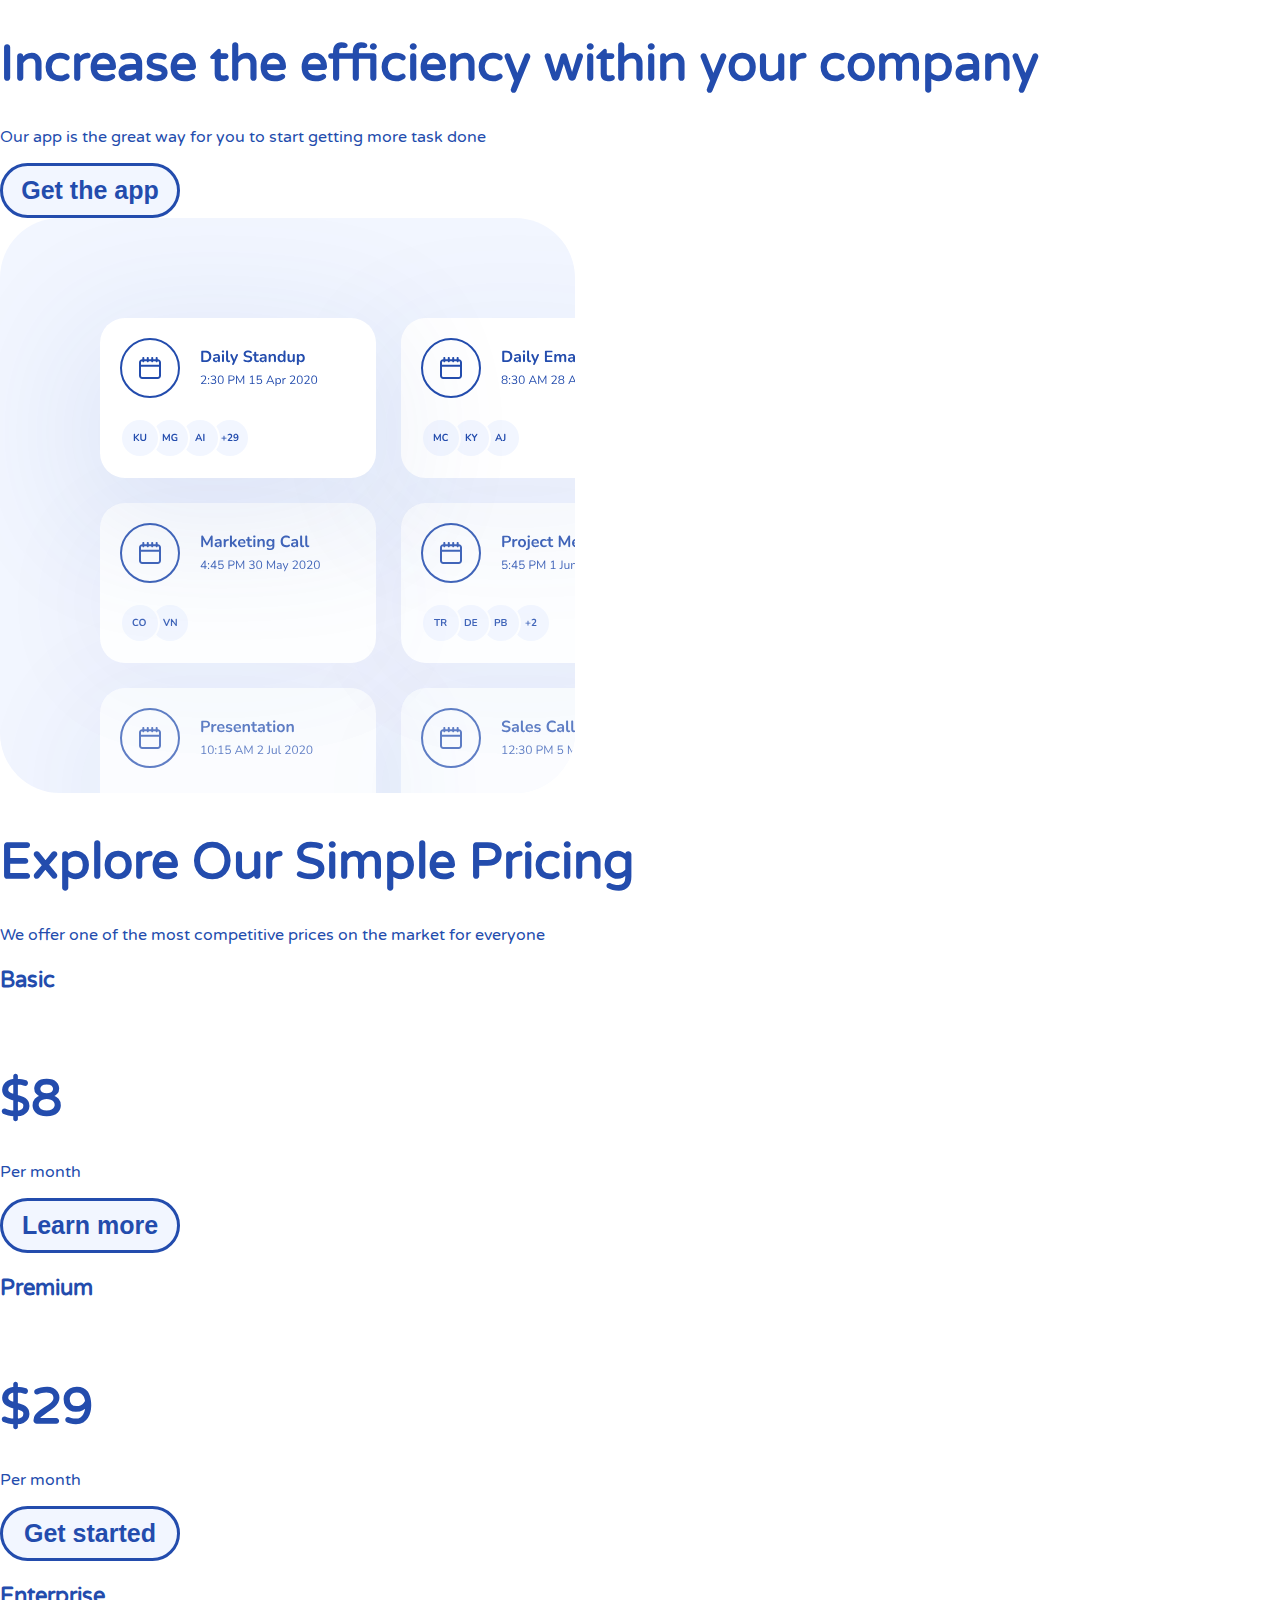
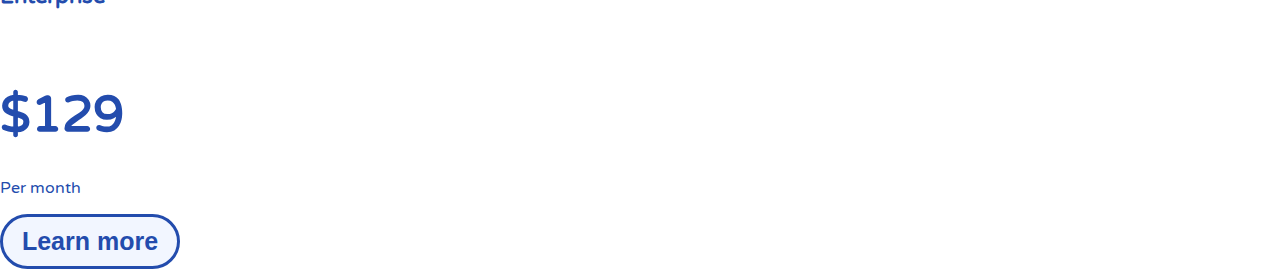
==== commit 2b3c8ace: "Update index.html" ====
--- a/index.html
+++ b/index.html
@@ -1,128 +1,87 @@
-<!DOCTYPE html>
-<html lang="en">
-<head>
-    <meta charset="UTF-8">
-    <meta name="viewport" content="width=device-width, initial-scale=1.0">
-
-    <link href="https://cdn.jsdelivr.net/npm/bootstrap@5.3.0-alpha1/dist/css/bootstrap.min.css" rel="stylesheet" integrity="sha384-GLhlTQ8iRABdZLl6O3oVMWSktQOp6b7In1Zl3/Jr59b6EGGoI1aFkw7cmDA6j6gD" crossorigin="anonymous">
-    
-    <link rel="preconnect" href="https://fonts.googleapis.com">
-    <link rel="preconnect" href="https://fonts.gstatic.com" crossorigin>
-    <link href="https://fonts.googleapis.com/css2?family=Varela+Round&display=swap" rel="stylesheet">
-
-    <link rel="stylesheet" href="assets/css/style.css" />
-    <title>Hactiv8 | FP 2</title>
-</head>
-
-<body>
-  
-  <section id="Header">
-    <nav class="navbar navbar-expand-lg ">
-      <div class="content-start">
-        <div class="togle">
-          <h2>&nbsp;=</h2> 
-        </div>
-      </div>
-      
-      <div class="container-fluid">
-        <button class="navbar-toggler" type="button" data-bs-toggle="collapse" data-bs-target="#navbarNav" aria-controls="navbarNav" aria-expanded="false" aria-label="Toggle navigation">
-          <span class="navbar-toggler-icon"></span>
-        </button>
-        <div class="collapse navbar-collapse justify-content-center" id="navbarNav">
-          <ul class="navbar-nav mb-1 mb-lg-0 end">
-            <li class="nav-item">
-              <a class="nav-link" aria-current="page" href="#Header"><p><b>Home</b></p></a>
-            </li>
-            <li class="nav-item">
-              <a class="nav-link" href="#Product_Features"><p><b>Product</b></p></a>
-            </li>
-            <li class="nav-item">
-              <a class="nav-link" href="#About"><p><b>About</b></p></a>
-            </li>
-            <li class="nav-item">
-              <a class="nav-link" href="#Contact"><p><b>Contact</b></p></a>
-            </li>
-          </ul>
-          <ul class="navbar-nav me-2 mb-1"></ul>
-        </div>
-        <div class="content-end">
-          <a href=""><button type="button" class="btn btn-outline-primary btn-sm rounded-pill" id="login">Login</button></a>
-          <a href=""><button type="button" class="btn btn-outline-primary btn-sm rounded-pill" id="sign">Sign Up</button></a>
-        </div>
-      </div>
-    </nav>
-  </section>
-
-  <section id="Banner">
-    <div class="jumbotron">
-      <div class="row">
-        <div class="col-5">
-          <div class="container-text-left" id="kolom1">
-            <h1><b>Business</b></h1>
-            <h1><b>Communication</b></h1>
-            <h1><b>Reinvented</b></h1>
-            <p>Start communicating with your bussines<br/>tim more efficinetly with our app</p>
-            <button type="button" class="btn btn-outline-primary">Get the app</button>
-          </div>
-        </div>
-        <div class="col-7">
-          <div class="kotak1">
-            <img src="assets/img/5.png" alt="" width="25px" height="40px">
-          </div>
-          <div class="kotak2">
-            <img src="assets/img/1.png" alt="" width="55px" height="55px">
-            <div class="teks1">
-              <p><b>Uploading Document</b></p>
-              <h4 class="tekskotak1">1.73/2.09 GB</h4> 
-            </div>
-          </div>
-          <div class="kotak3">
-            <img src="assets/img/6.png" alt="" width="60px" height="60" class="img1" >
-            <h4 class="tekskotak1">1.73/2.09 GB</h4>
-          </div>
-          <div class="kotak4">
-            <img src="assets/img/2.png" alt="" width="55px" height="55px">
-            <div class="teks2">
-              <p><b>Time Meeting</b></p>
-              <h4 class="tekskotak1">2.30 PM 15 APR 2023</h4> 
-            </div>
-            <img src="assets/img/9.png" alt="" width="55%" class="imgkotak4">
-          </div>
-          <div class="kotak5">
-            <img src="assets/img/7.png" alt="" width="55px" height="55px">
-            <div class="teks3">
-              <p><b>Anna Brooks</b></p>
-              <h4 class="tekskotak1">Hi, How are you doing today ?</h4> 
-            </div>
-            <div class="teks7">
-              <h4>11.06 PM</h4> 
-            </div>
-          </div>
-          <div class="kotak6">
-            <img src="assets/img/8.png" alt="" width="55px" height="55px">
-            <div class="teks4">
-              <p><b>John Smith</b></p>
-              <h4 class="tekskotak1">Hallo, are you available for apro...</h4> 
-            </div>
-            <div class="teks7">
-              <h4>11.06 AM</h4> 
-            </div>
-          </div>
-          <div class="kotak7">
-            <img src="assets/img/3.png" alt="" width="55px" height="55px">
-            <div class="teks5">
-              <p><b>Message Saved</b></p>
-              <h4 class="tekskotak1">You have succesfully saved this message</h4> 
-            </div>
-          </div>
-          <div class="kotak8">
-            <img src="assets/img/4.png" alt="" width="35px" height="40px">
-          </div>
-        </div>  
-      </div>
-    </div>
-  </section>
-
-    <script src="https://cdn.jsdelivr.net/npm/bootstrap@5.3.0-alpha1/dist/js/bootstrap.bundle.min.js" integrity="sha384-w76AqPfDkMBDXo30jS1Sgez6pr3x5MlQ1ZAGC+nuZB+EYdgRZgiwxhTBTkF7CXvN" crossorigin="anonymous"></script>
-</body>
-</html>
+<!DOCTYPE html>
+<html lang="en">
+<head>
+    <meta charset="UTF-8">
+    <meta name="viewport" content="width=device-width, initial-scale=1.0">
+
+    <link href="https://cdn.jsdelivr.net/npm/bootstrap@5.3.0-alpha1/dist/css/bootstrap.min.css" rel="stylesheet" integrity="sha384-GLhlTQ8iRABdZLl6O3oVMWSktQOp6b7In1Zl3/Jr59b6EGGoI1aFkw7cmDA6j6gD" crossorigin="anonymous">
+    
+    <link rel="preconnect" href="https://fonts.googleapis.com">
+    <link rel="preconnect" href="https://fonts.gstatic.com" crossorigin>
+    <link href="https://fonts.googleapis.com/css2?family=Varela+Round&display=swap" rel="stylesheet">
+
+    <link rel="stylesheet" href="assets/css/style.css" />
+    <title>Hactiv8 | FP 2</title>
+</head>
+
+<body>
+
+  <section id="About">
+    <div class="container-xl p-5">
+        <div class="row align-content-center">
+            <div class="col-lg-6 col-md-12 flex-column align-self-center p-5 text-center text-lg-start">
+              <h1><b>Increase the efficiency within your company</b></h1>
+                <p>Our app is the great way for you to start getting more task done</p>
+                <button type="button" class="btn btn-outline-primary">Get the app</button>
+            </div>
+            <div class="col-lg-6 col-md-12 flex-column align-items-center">
+                <img src="./assets/img/Card.svg" alt="About App">
+            </div>
+        </div>
+    </div>
+  </section>
+
+  <section id="Pricing">
+    <div class="container-xl p-5 text-center">
+        <h1><b>Explore Our Simple Pricing</b></h1>
+        <p>We offer one of the most competitive prices on the market for everyone</p>
+    </div>
+    <div class="container-fluid">
+        <div class="container">
+            <div class="row">
+                <div class="col-lg-4 col-md-12 mb-4">
+                    <div class="card card1 text-center border-0">
+                        <div class="card-body">
+                            <h3 >Basic</h3>
+                            <br>
+                            <h1 ><b>$8</b></h1>
+                            <p>Per month</p>    
+                            <div class="d-flex my-3 justify-content-center">
+                                <button class="btn btn-outline-primary">Learn more</button>
+                            </div>
+                        </div>
+                    </div>
+                </div>
+                <div class="col-lg-4 col-md-12 mb-4">
+                    <div class="card card2 text-center border-0">
+                        <div class="card-body">
+                            <h3>Premium</h3>
+                            <br>
+                            <h1 ><b>$29</b></h1>
+                            <p>Per month</p>  
+                            <div class="d-flex my-3 justify-content-center">
+                                <button class="btn btn-outline-primary">Get started</button>
+                        </div>
+                    </div>
+                </div>
+                </div>
+                <div class="col-lg-4 col-md-12 mb-4">
+                    <div class="card card3  text-center border-0">
+                        <div class="card-body">
+                            <h3 >Enterprise</h3>
+                            <br>
+                            <h1 ><b>$129</b></h1>
+                            <p>Per month</p>  
+                            <div class="d-flex my-3 justify-content-center">
+                                <button type="button" class="btn btn-outline-primary">Learn more</button>
+                            </div>
+                        </div>
+                    </div>
+                </div>
+            </div>
+        </div>
+  </section>
+
+    <script src="https://cdn.jsdelivr.net/npm/bootstrap@5.3.0-alpha1/dist/js/bootstrap.bundle.min.js" integrity="sha384-w76AqPfDkMBDXo30jS1Sgez6pr3x5MlQ1ZAGC+nuZB+EYdgRZgiwxhTBTkF7CXvN" crossorigin="anonymous"></script>
+</body>
+</html>
--- a/assets/css/style.css
+++ b/assets/css/style.css
@@ -1,933 +1,234 @@
-body {
-  font-family: "Nunito", sans-serif;
-  padding: 50px 100px;
-  color: #234cad;
-  max-width: 1440px;
-  margin: auto;
-  box-sizing: border-box;
-}
-
-h1 {
-  font-size: 56px;
-  color: #234cad;
-  font-weight: 700;
-  line-height: 56px;
-}
-
-h2 {
-  font-size: 48px;
-  color: #234cad;
-  font-weight: 700;
-}
-
-h3 {
-  font-size: 25px;
-  color: #234cad;
-  font-weight: 400;
-  line-height: 40px;
-}
-
-h4 {
-  font-size: 20px;
-  color: #234cad;
-  font-weight: 400;
-}
-
-p {
-  color: #234cad;
-  font-size: 16px;
-  font-weight: 400;
-  line-height: 26px;
-}
-
-li{
-    margin-right: 30px;
-}
-
-
-#login {
-    margin-right: 15px;
-    width: 110px;
-    height: 45px;
-    padding: 10px 15px;
-    border-radius: 25px;
-    background-color: white;
-    color: #234CAD;
-    border: 1px solid #234CAD;
-  }
-  
-
-#sign{
-    width: 110px;
-    height: 45px;
-    padding: 10px 15px;
-    border-radius: 25px;
-    background-color: #F2F6FF;
-    color: #234CAD;
-    border: 1px solid #F2F6FF;
-}
-    
-.togle{
-    width: 45px;
-    height: 45px;
-    border-radius: 30px;
-    background-color: #F2F6FF;
-}
-
-.jumbotron{
-    margin-top: 30px;
-    border-radius: 30px;
-    width: 100%;
-    height: 520px;
-    background-color: #F2F6FF;
-}
-
-#kolom1{
-    padding-left: 70px;
-    padding-top: 90px;
-    padding-bottom: 45px;
-}
-
-
-#get{
-    margin-top: 15px;
-    width: 180px;
-    height: 55px;
-    padding: 10px 15px;
-    border-radius: 25px;
-    background-color: white;
-    color: #234CAD;
-    border: 1px solid #234CAD;
-
-
-}
-
-.kotak1{
-    padding-top: 12px;
-    padding-left: 20px;
-    width: 70px;
-    height: 70px;
-    margin-top: 20px;
-    margin-bottom: 25px;
-    margin-left: 35px;
-    border-radius: 20px;
-    background-color: white; 
-}
-
-.tekskotak1
-{
-    margin-top: 9px;
-}
-
-.kotak2{
-    padding-top: 20px;
-    padding-left: 22px;
-    width: 350px;
-    height: 90px;
-    margin-top: 25px;
-    margin-bottom: 25px;
-    margin-left: 35px;
-    border-radius: 20px;
-    background-color: white;
-}
-
-.kotak3{
-    padding-top: 25px;
-    padding-left: 25px;
-    width: 110px;
-    height: 130px;
-    margin-top: -155px;
-    margin-bottom: 25px;
-    margin-left: 435px;
-    border-radius: 20px;
-    background-color: white;
-}
-
-.kotak4{
-    padding-top: 20px;
-    padding-left: 22px;
-    width: 250px;
-    height: 140px;
-    margin-top: 25px;
-    margin-bottom: 25px;
-    margin-left: 35px;
-    border-radius: 20px;
-    background-color: white;
-}
-
-.kotak5{
-    padding-top: 20px;
-    padding-left: 22px;
-    width: 350px;
-    height: 90px;
-    margin-top: -165px;
-    margin-bottom: 25px;
-    margin-left: 315px;
-    border-radius: 20px;
-    background-color: white;
-}
-
-.kotak6{
-    padding-top: 20px;
-    padding-left: 22px;
-    width: 350px;
-    height: 90px;
-    margin-top: 75px;
-    margin-bottom: 25px;
-    margin-left: 35px;
-    border-radius: 20px;
-    background-color: white;
-}
-
-.kotak7{
-    padding-top: 20px;
-    padding-left: 22px;
-    width: 350px;
-    height: 90px;
-    margin-top: -165px;
-    margin-left: 415px;
-    border-radius: 20px;
-    background-color: white;
-}
-
-.kotak8{
-    padding-top: 14px;
-    padding-left: 18px;
-    width: 70px;
-    height: 70px;
-    margin-top: 25px;
-    margin-bottom: 0px;
-    margin-left: 400px;
-    border-radius: 20px;
-    background-color: white;
-}
-
-.teks1, .teks2, .teks3, .teks4, .teks5{
-    margin-top: -60px;
-    padding-left: 90px;
-
-}
-
-.teks6, .teks7{
-    margin-top: -55px;
-    padding-left: 250px;
-
-}
-
-.imgkotak4{
-    margin-top: 10px;
-}
-
-.product-features {
-  margin: 50px 50px 50px 50px;
-  display: flex;
-  width: 1015px;
-  height: auto;
-  justify-content: space-evenly;
-  align-items: center;
-  flex-wrap: wrap;
-}
-.product-features .card-parent-1 {
-  width: 575px;
-  height: 575px;
-  border-radius: 60px;
-  background: #F2F6FF;
-  display: flex;
-  justify-content: center;
-  align-items: center;
-}
-.product-features .card-parent-1 .child-card:nth-child(1) {
-  margin: 20px;
-  width: 80%;
-  height: 125px;
-  border-radius: 25px;
-  background: #FFF;
-}
-.product-features .card-parent-1 .child-card:nth-child(1) .image-profile {
-  width: 75px;
-  height: 75px;
-  background-color: #F2F6FF;
-  border-radius: 50%;
-}
-.product-features .card-parent-1 .child-card:nth-child(1) .image-profile .notif {
-  background-color: #234CAD;
-  font-size: 7px;
-  width: 20px;
-  height: 20px;
-  border-radius: 50%;
-  padding: 10px;
-}
-.product-features .card-parent-1 .child-card:nth-child(2) {
-  margin: 20px;
-  width: 60%;
-  height: 100px;
-  border-radius: 20px;
-  background: #FFF;
-}
-.product-features .card-parent-1 .child-card:nth-child(2) .image-profile {
-  width: 60px;
-  height: 60px;
-  background-color: #F2F6FF;
-  border-radius: 50%;
-}
-.product-features .card-parent-1 .child-card:nth-child(2) .image-profile .notif {
-  background-color: #234CAD;
-  font-size: 6px;
-  width: 16px;
-  height: 16px;
-  border-radius: 50%;
-  padding: 8px;
-}
-.product-features .card-parent-1 .child-card:nth-child(2) h5 {
-  font-size: 16px;
-}
-.product-features .card-parent-1 .child-card:nth-child(2) p {
-  font-size: 12px;
-}
-.product-features .card-parent-1 .child-card:nth-child(2) small {
-  font-size: 10px;
-}
-.product-features .card-parent-1 .child-card:nth-child(3) {
-  margin: 20px;
-  width: 45%;
-  height: 75px;
-  border-radius: 15px;
-  background: #FFF;
-}
-.product-features .card-parent-1 .child-card:nth-child(3) .image-profile {
-  width: 45px;
-  height: 45px;
-  background-color: #F2F6FF;
-  border-radius: 50%;
-}
-.product-features .card-parent-1 .child-card:nth-child(3) .image-profile .notif {
-  background-color: #234CAD;
-  font-size: 4px;
-  width: 12px;
-  height: 12px;
-  border-radius: 50%;
-  padding: 5px;
-}
-.product-features .card-parent-1 .child-card:nth-child(3) h4 {
-  font-size: 13px;
-}
-.product-features .card-parent-1 .child-card:nth-child(3) h5 {
-  font-size: 12px;
-}
-.product-features .card-parent-1 .child-card:nth-child(3) p {
-  font-size: 9px;
-}
-.product-features .card-parent-1 .child-card:nth-child(3) small {
-  font-size: 7px;
-}
-.product-features .text {
-  margin: 50px;
-}
-.product-features .text header {
-  width: 340px;
-  color: #234CAD;
-  font-size: 48px;
-  font-weight: 700;
-  line-height: 56px;
-}
-.product-features .text section {
-  width: 304px;
-  color: #234CAD;
-  font-size: 16px;
-  font-weight: 400;
-  line-height: 26px;
-}
-.product-features .text section button {
-  margin-top: 50px;
-  display: flex;
-  width: 200px;
-  height: 65px;
-  justify-content: center;
-  align-items: center;
-  color: #234CAD;
-  background-color: transparent;
-  border: 2px solid #234CAD;
-  border-radius: 50px;
-  font-weight: bold;
-}
-.product-features .text section button:hover {
-  background-color: #234CAD;
-  color: white;
-}
-
-.product-features-2 {
-  margin-top: 100px;
-}
-.product-features-2 .title {
-  margin: 50px;
-}
-.product-features-2 .title h1 {
-  font-size: 48px;
-}
-.product-features-2 .title .subtitle {
-  width: 60%;
-}
-.product-features-2 .card-parent-2 {
-  width: 90%;
-  height: 575px;
-  border-radius: 60px;
-  background: #F2F6FF;
-}
-.product-features-2 .card-parent-2 .card-section-1 {
-  margin-top: 150px;
-  flex-direction: column;
-}
-.product-features-2 .card-parent-2 .card-section-1 .card-message {
-  padding: 20px;
-  width: auto;
-  height: 100px;
-  border-radius: 25px;
-  display: flex;
-  justify-content: space-evenly;
-  align-items: center;
-  flex-direction: row;
-}
-.product-features-2 .card-parent-2 .card-section-1 .card-message .image-profile-message {
-  width: 60px;
-  height: 60px;
-  background-color: #F2F6FF;
-  border-radius: 50%;
-  margin: 0 20px 0 0;
-}
-.product-features-2 .card-parent-2 .card-section-1 .card-message .image-profile-message .notif {
-  background-color: #234CAD;
-  font-size: 6px;
-  width: 16px;
-  height: 16px;
-  border-radius: 50%;
-  padding: 5px;
-}
-.product-features-2 .card-parent-2 .card-section-1 .card-message p {
-  font-size: 12px;
-}
-.product-features-2 .card-parent-2 .card-section-1 .card-message h5 {
-  font-size: 16px;
-}
-.product-features-2 .card-parent-2 .card-section-1 .card-message-logo {
-  width: 75px;
-  height: 75px;
-  background-color: white;
-  border-radius: 25%;
-  background-image: url(../img/message.svg);
-  background-size: 350px;
-  background-position: center;
-}
-.product-features-2 .card-parent-2 .card-section-2 .card-1 {
-  height: 150px;
-}
-.product-features-2 .card-parent-2 .card-section-2 .card-1 .card-file {
-  width: 75px;
-  height: 75px;
-  background-color: white;
-  border-radius: 25%;
-  background-image: url(../img/card-file.svg);
-  background-size: 350px;
-  background-position: center;
-}
-.product-features-2 .card-parent-2 .card-section-2 .card-1 .card-name {
-  padding: 20px;
-  width: auto;
-  height: 100px;
-  border-radius: 25px;
-  display: flex;
-  justify-content: space-evenly;
-  align-items: center;
-  flex-direction: row;
-}
-.product-features-2 .card-parent-2 .card-section-2 .card-1 .card-name .image-profile-name {
-  width: 60px;
-  height: 60px;
-  background-color: #F2F6FF;
-  border-radius: 50%;
-  margin: 0 20px 0 0;
-}
-.product-features-2 .card-parent-2 .card-section-2 .card-1 .card-name .image-profile-name .notif {
-  background-color: #234CAD;
-  font-size: 6px;
-  width: 16px;
-  height: 16px;
-  border-radius: 50%;
-  padding: 5px;
-}
-.product-features-2 .card-parent-2 .card-section-2 .card-1 p {
-  font-size: 12px;
-}
-.product-features-2 .card-parent-2 .card-section-2 .card-1 h5 {
-  font-size: 16px;
-}
-.product-features-2 .card-parent-2 .card-section-2 .card-2 .card-sales {
-  padding: 20px 50px 20px 20px;
-  width: auto;
-  height: 160px;
-  border-radius: 25px;
-  display: flex;
-  justify-content: space-evenly;
-  align-items: start;
-  flex-direction: row;
-}
-.product-features-2 .card-parent-2 .card-section-2 .card-2 .card-sales .circle-element .element {
-  width: 40px;
-  height: 40px;
-  border-radius: 50%;
-  background-color: #F2F6FF;
-  border: 3px solid white;
-}
-.product-features-2 .card-parent-2 .card-section-2 .card-2 .card-sales .circle-element .element small {
-  font-size: 10px;
-}
-.product-features-2 .card-parent-2 .card-section-2 .card-2 .card-sales .circle-element .element:nth-child(2) {
-  margin-left: -10px;
-}
-.product-features-2 .card-parent-2 .card-section-2 .card-2 .card-sales .circle-element .element:nth-child(3) {
-  margin-left: -10px;
-}
-.product-features-2 .card-parent-2 .card-section-2 .card-2 .card-sales .circle-element .element:nth-child(4) {
-  margin-left: -10px;
-}
-.product-features-2 .card-parent-2 .card-section-2 .card-2 .card-sales p {
-  font-size: 12px;
-}
-.product-features-2 .card-parent-2 .card-section-2 .card-2 .card-sales h5 {
-  font-size: 16px;
-}
-.product-features-2 .card-parent-2 .card-section-2 .card-2 .card-upload {
-  padding: 20px;
-  width: auto;
-  height: 100px;
-  border-radius: 25px;
-  display: flex;
-  justify-content: space-evenly;
-  align-items: center;
-  flex-direction: row;
-}
-.product-features-2 .card-parent-2 .card-section-2 .card-2 .card-upload p {
-  font-size: 12px;
-}
-.product-features-2 .card-parent-2 .card-section-2 .card-2 .card-upload h5 {
-  font-size: 16px;
-}
-.product-features-2 .card-parent-2 .card-section-2 .card-3 .card-name-2 {
-  padding: 20px;
-  width: 27rem;
-  height: 100px;
-  border-radius: 25px;
-  display: flex;
-  justify-content: space-evenly;
-  align-items: center;
-  flex-direction: row;
-}
-.product-features-2 .card-parent-2 .card-section-2 .card-3 .card-name-2 .image-profile-name-2 {
-  width: 60px;
-  height: 60px;
-  background-color: #F2F6FF;
-  border-radius: 50%;
-  margin: 0 20px 0 0;
-}
-.product-features-2 .card-parent-2 .card-section-2 .card-3 .card-name-2 .image-profile-name-2 .notif {
-  background-color: #234CAD;
-  font-size: 6px;
-  width: 16px;
-  height: 16px;
-  border-radius: 50%;
-  padding: 5px;
-}
-.product-features-2 .card-parent-2 .card-section-2 .card-3 .card-name-2 p {
-  font-size: 12px;
-}
-.product-features-2 .card-parent-2 .card-section-2 .card-3 .card-name-2 h5 {
-  font-size: 16px;
-}
-.product-features-2 .card-parent-2 .card-section-2 .card-4 .card-disk {
-  width: 130px;
-  height: 160px;
-  border-radius: 25px;
-}
-.product-features-2 .card-parent-2 .card-section-2 .card-4 .card-disk img {
-  width: 70px;
-  height: 70px;
-}
-.product-features-2 .card-parent-2 .card-section-2 .card-4 .card-disk p {
-  font-size: 10px;
-}
-
-.card1 {
-    background-color: #F2F6FF;
-    border-radius: 60px;
-}
-
-.card1:hover {
-    background-color: #FFF;
-    border: 3px solid #234CAD !important
-}
-
-.card1:hover .list-group-item {
-    background: #F2F6FF !important
-}
-
-.card2 {
-    background-color: #F2F6FF;
-    border-radius: 60px;
-}
-
-.card2:hover {
-    background: #FFF;
-    border: 3px solid #234CAD !important
-}
-
-.card2:hover .list-group-item {
-    background: #F2F6FF !important
-}
-
-
-.card3 {
-    background-color: #F2F6FF;
-    border-radius: 60px;
-}
-
-.card3:hover {
-    background: #FFF;
-    border: 3px solid #234CAD !important
-}
-
-.card3:hover .list-group-item {
-    background: #F2F6FF !important
-}
-
-.btn-outline-primary {
-    border-radius: 37.5px;
-    background: #F2F6FF;
-    border: 0px;
-    color: #234CAD;
-    font-size: 25px;
-    font-weight: 700;
-    width: 274px;
-    height: 75px;
-    justify-content: center;
-}
-
-.btn-outline-primary:hover {
-    background: #FFF;
-    color: #234CAD;
-    border: 3px solid #234CAD !important
-}
-
-.btn-outline-primary:active {
-    background-color: #234CAD !important;
-    box-shadow: 0 5px #666;
-    transform: translateY(4px);
-}
-
-
-.card:hover .btn-outline-primary {
-    border-radius: 37.5px;
-    background: #FFF;
-    width: 274px;
-    height: 75px;
-    justify-content: center;
-}
-
-.contact {
-  background-color: #f2f6ff;
-  padding: 75px;
-  border-radius: 50px;
-}
-
-.contact h2 {
-  font-size: 48px;
-  font-weight: 700;
-}
-
-.contact p {
-  margin: 25px auto 35px;
-  max-width: 348px;
-  font-size: 16px;
-  font-weight: 400;
-}
-
-.contact .inputan {
-  max-width: 500px;
-  max-height: 65px;
-  padding: 10px 10px 10px 25px;
-  margin: auto;
-  border-radius: 15px;
-
-  font-size: 18px;
-}
-.contact input {
-  padding: 0;
-  width: 100%;
-}
-.icon {
-  width: 45px;
-  height: 45px;
-  padding: 10px;
-  background-color: #234cad;
-  border-radius: 15px;
-}
-
-::placeholder {
-  color: #234cad; /* Ganti #your-color dengan kode warna yang diinginkan */
-}
-
-footer {
-  padding-top: 75px;
-}
-footer a {
-  color: #234cad;
-  text-decoration: none;
-}
-
-footer h5 {
-  font-size: 30px;
-  font-weight: 700;
-  margin-bottom: 10px;
-}
-
-footer .container {
-  width: 941px;
-}
-footer .brand {
-  margin-right: 80px;
-}
-/* footer .row .items {
-  padding-left: 90px;
-} */
-
-@media screen and (max-width: 1128px) {
-  .card-parent-2 {
-    height: 650px !important;
-  }
-  .card-parent-2 .card-section-1 {
-    margin-top: 80px !important;
-    flex-direction: row !important;
-  }
-  .card-parent-2 .card-section-1 .card-message {
-    margin-right: 25px;
-  }
-  .card-parent-2 .card-section-2 .card-1 {
-    align-items: center !important;
-  }
-  .card-parent-2 .card-section-2 .card-2 {
-    margin-top: 0px !important;
-  }
-  .product-features .text {
-    display: flex;
-    justify-content: center;
-    align-items: center;
-    flex-direction: column;
-    text-align: center;
-  }
-  .product-features .text section {
-    display: flex;
-    justify-content: center;
-    align-items: center;
-    flex-direction: column;
-  }
-}
-@media screen and (max-width: 800px) {
-  body {
-    padding: 20px 20px;
-  }
-  .contact {
-    padding: 30px;
-  }
-  footer .brand {
-    margin-right: 0 !important;
-  }
-}
-
-@media screen and (max-width: 550px) {
-  .card-parent-1 .child-card:nth-child(1) .image-profile {
-    width: 65px !important;
-    height: 65px !important;
-  }
-  .card-parent-1 .child-card:nth-child(1) .image-profile h4 {
-    font-size: 20px;
-  }
-  .card-parent-1 .child-card:nth-child(1) .image-profile .notif {
-    background-color: #234CAD;
-    font-size: 6px !important;
-    border-radius: 50%;
-    padding: 8px !important;
-  }
-  .card-parent-1 .child-card:nth-child(1) h5 {
-    font-size: 18px !important;
-  }
-  .card-parent-1 .child-card:nth-child(1) p {
-    font-size: 16px;
-    width: 100px;
-  }
-  .card-parent-1 .child-card:nth-child(1) small {
-    font-size: 12px;
-  }
-  .card-parent-1 .child-card:nth-child(2) .image-profile {
-    width: 55px !important;
-    height: 55px !important;
-  }
-  .card-parent-1 .child-card:nth-child(2) .image-profile h4 {
-    font-size: 20px;
-  }
-  .card-parent-1 .child-card:nth-child(2) .image-profile .notif {
-    background-color: #234CAD;
-    font-size: 5px !important;
-    border-radius: 50%;
-    padding: 7px !important;
-  }
-  .card-parent-1 .child-card:nth-child(2) h5 {
-    font-size: 18px !important;
-  }
-  .card-parent-1 .child-card:nth-child(2) p {
-    font-size: 14px;
-    width: 80px;
-  }
-  .card-parent-1 .child-card:nth-child(2) small {
-    font-size: 10px;
-  }
-  .card-parent-1 .child-card:nth-child(3) .image-profile {
-    width: 45px !important;
-    height: 45px !important;
-  }
-  .card-parent-1 .child-card:nth-child(3) .image-profile h4 {
-    font-size: 120px;
-  }
-  .card-parent-1 .child-card:nth-child(3) .image-profile .notif {
-    background-color: #234CAD;
-    font-size: 4px !important;
-    border-radius: 50%;
-    padding: 6px !important;
-  }
-  .card-parent-1 .child-card:nth-child(3) h5 {
-    font-size: 18px !important;
-  }
-  .card-parent-1 .child-card:nth-child(3) p {
-    font-size: 12px;
-    width: 60px;
-  }
-  .card-parent-1 .child-card:nth-child(3) small {
-    font-size: 8px;
-  }
-  .product-features-2 {
-    padding: 0px !important;
-  }
-  .product-features-2 .card-parent-2 .card-section-1 .card-message-logo {
-    width: 60px;
-    height: 60px;
-    background-size: 300px;
-  }
-  .product-features-2 .card-parent-2 .card-section-1 .card-message h5 {
-    font-size: 14px !important;
-  }
-  .product-features-2 .card-parent-2 .card-section-1 .card-message p {
-    font-size: 10px !important;
-  }
-  .product-features-2 .card-parent-2 .card-section-2 .card-1 .card-file {
-    width: 60px;
-    height: 60px;
-    background-size: 300px;
-  }
-  .product-features-2 .card-parent-2 .card-section-2 .card-1 .card-name {
-    width: 300px !important;
-  }
-  .product-features-2 .card-parent-2 .card-section-2 .card-1 .card-name .image-profile-name {
-    width: 50px !important;
-    height: 50px !important;
-  }
-  .product-features-2 .card-parent-2 .card-section-2 .card-1 .card-name .image-profile-name .notif {
-    background-color: #234CAD;
-    font-size: 6px !important;
-    border-radius: 50%;
-    padding: 8px !important;
-  }
-  .product-features-2 .card-parent-2 .card-section-2 .card-1 .card-name .image-profile-name h5 {
-    font-size: 18px !important;
-  }
-  .product-features-2 .card-parent-2 .card-section-2 .card-1 .card-name h5 {
-    font-size: 18px !important;
-  }
-  .product-features-2 .card-parent-2 .card-section-2 .card-1 .card-name p {
-    font-size: 10px !important;
-  }
-  .product-features-2 .card-parent-2 .card-section-2 .card-1 .card-name small {
-    font-size: 10px !important;
-  }
-  .product-features-2 .card-parent-2 .card-section-2 .card-2 .card-sales img {
-    width: 60px;
-    height: 60px;
-    background-size: 300px;
-  }
-  .product-features-2 .card-parent-2 .card-section-2 .card-2 .card-sales h5 {
-    font-size: 18px !important;
-  }
-  .product-features-2 .card-parent-2 .card-section-2 .card-2 .card-sales p {
-    font-size: 10px !important;
-  }
-  .product-features-2 .card-parent-2 .card-section-2 .card-2 .card-upload img {
-    width: 60px;
-    height: 60px;
-    background-size: 300px;
-  }
-  .product-features-2 .card-parent-2 .card-section-2 .card-2 .card-upload h5 {
-    font-size: 18px !important;
-  }
-  .product-features-2 .card-parent-2 .card-section-2 .card-2 .card-upload p {
-    font-size: 10px !important;
-  }
-  .product-features-2 .card-parent-2 .card-section-2 .card-3 {
-    display: flex;
-    justify-content: center;
-    align-items: center;
-  }
-  .product-features-2 .card-parent-2 .card-section-2 .card-3 .card-name-2 {
-    width: 300px !important;
-  }
-  .product-features-2 .card-parent-2 .card-section-2 .card-3 .card-name-2 .image-profile-name-2 {
-    width: 50px !important;
-    height: 50px !important;
-  }
-  .product-features-2 .card-parent-2 .card-section-2 .card-3 .card-name-2 .image-profile-name-2 .notif {
-    background-color: #234CAD;
-    font-size: 6px !important;
-    border-radius: 50%;
-    padding: 8px !important;
-  }
-  .product-features-2 .card-parent-2 .card-section-2 .card-3 .card-name-2 .image-profile-name-2 h5 {
-    font-size: 18px !important;
-  }
-  .product-features-2 .card-parent-2 .card-section-2 .card-3 .card-name-2 h5 {
-    font-size: 14px !important;
-  }
-  .product-features-2 .card-parent-2 .card-section-2 .card-3 .card-name-2 p {
-    font-size: 10px !important;
-  }
-  .product-features-2 .card-parent-2 .card-section-2 .card-3 .card-name-2 small {
-    font-size: 10px !important;
-  }
-  .product-features-2 .card-parent-2 .card-section-2 .card-4 {
-    display: flex;
-    justify-content: center;
-    align-items: center;
-  }
-
-body {
-    padding: 10px 10px;
-  }
-  h2 {
-    font-size: 32px !important;
-  }
-  h5 {
-    font-size: 18px !important;
-  }
-  footer a {
-    font-size: 12px;
-  }
-  footer .brand {
-    margin-right: 0 !important;
-  }
-}
-
-
+body{
+    background-color: white;
+    padding: 0;
+    margin: 0; 
+    box-sizing: border-box;
+    font-family: 'Varela Round', sans-serif;
+}
+
+h1{
+    font-size: 50px;
+    color: #234CAD;
+}
+
+h2{
+    color: #234CAD;
+}
+
+h3{
+    font-size: 22px;
+    color: #234CAD;
+}
+
+h4{
+    font-size: 10px;
+    color: #234CAD;
+}
+
+h5{
+    color: #234CAD;
+
+}
+
+p{
+    font-size: 16px;
+    color: #234CAD;
+}
+
+/* Header & Banner */
+
+#Banner{
+    margin-bottom: 70px;
+    margin-left: 60px;
+    margin-right: 60px;
+}
+
+#Header{
+    margin-top: 20px;
+    margin-left: 60px;
+    margin-right: 60px;
+}
+
+li{
+    margin-right: 30px;
+}
+
+#login {
+    margin-right: 15px;
+    width: 110px;
+    height: 45px;
+    padding: 10px 15px;
+    border-radius: 25px;
+    background-color: white;
+    font-size: 16px;
+}
+  
+#sign{
+
+    width: 110px;
+    height: 45px;
+    padding: 10px 15px;
+    border-radius: 25px;
+    background-color: white;
+    font-size: 16px;
+}
+    
+.togle{
+    width: 45px;
+    height: 45px;
+    border-radius: 30px;
+    background-color: #F2F6FF;
+}
+
+.jumbotron{
+    margin-top: 30px;
+    border-radius: 30px;
+    width: 100%;
+    height: 520px;
+    background-color: #F2F6FF;
+}
+
+#kolom1{
+    padding-left: 70px;
+    padding-top: 90px;
+    padding-bottom: 45px;
+}
+
+.btn-outline-primary {
+    border-radius: 37.5px;
+    background: #F2F6FF;
+    border: 0px;
+    color: #234CAD;
+    font-size: 25px;
+    font-weight: 700;
+    width: 180px;
+    height: 55px;
+    justify-content: center;
+    border: 3px solid #234CAD !important
+}
+
+.btn-outline-primary:hover {
+    background: #FFF;
+    color: #234CAD;
+    border: 3px solid #234CAD !important
+}
+
+.btn-outline-primary:active {
+    background-color: #234CAD !important;
+    box-shadow: 0 5px #666;
+    transform: translateY(4px);
+}
+
+.kotak1{
+    padding-top: 12px;
+    padding-left: 20px;
+    width: 70px;
+    height: 70px;
+    margin-top: 20px;
+    margin-bottom: 25px;
+    margin-left: 35px;
+    border-radius: 20px;
+    background-color: white; 
+}
+
+.tekskotak1
+{
+    margin-top: 9px;
+}
+
+.kotak2{
+    padding-top: 20px;
+    padding-left: 22px;
+    width: 350px;
+    height: 90px;
+    margin-top: 25px;
+    margin-bottom: 25px;
+    margin-left: 35px;
+    border-radius: 20px;
+    background-color: white;
+}
+
+.kotak3{
+    padding-top: 25px;
+    padding-left: 25px;
+    width: 110px;
+    height: 130px;
+    margin-top: -155px;
+    margin-bottom: 25px;
+    margin-left: 435px;
+    border-radius: 20px;
+    background-color: white;
+}
+
+.kotak4{
+    padding-top: 20px;
+    padding-left: 22px;
+    width: 250px;
+    height: 140px;
+    margin-top: 25px;
+    margin-bottom: 25px;
+    margin-left: 35px;
+    border-radius: 20px;
+    background-color: white;
+}
+
+.kotak5{
+    padding-top: 20px;
+    padding-left: 22px;
+    width: 350px;
+    height: 90px;
+    margin-top: -165px;
+    margin-bottom: 25px;
+    margin-left: 315px;
+    border-radius: 20px;
+    background-color: white;
+}
+
+.kotak6{
+    padding-top: 20px;
+    padding-left: 22px;
+    width: 350px;
+    height: 90px;
+    margin-top: 75px;
+    margin-bottom: 25px;
+    margin-left: 35px;
+    border-radius: 20px;
+    background-color: white;
+}
+
+.kotak7{
+    padding-top: 20px;
+    padding-left: 22px;
+    width: 350px;
+    height: 90px;
+    margin-top: -165px;
+    margin-left: 415px;
+    border-radius: 20px;
+    background-color: white;
+}
+
+.kotak8{
+    padding-top: 14px;
+    padding-left: 18px;
+    width: 70px;
+    height: 70px;
+    margin-top: 25px;
+    margin-bottom: 0px;
+    margin-left: 400px;
+    border-radius: 20px;
+    background-color: white;
+}
+
+.teks1, .teks2, .teks3, .teks4, .teks5{
+    margin-top: -60px;
+    padding-left: 90px;
+}
+
+.teks6, .teks7{
+    margin-top: -55px;
+    padding-left: 250px;
+}
+
+.imgkotak4{
+    margin-top: 10px;
+}
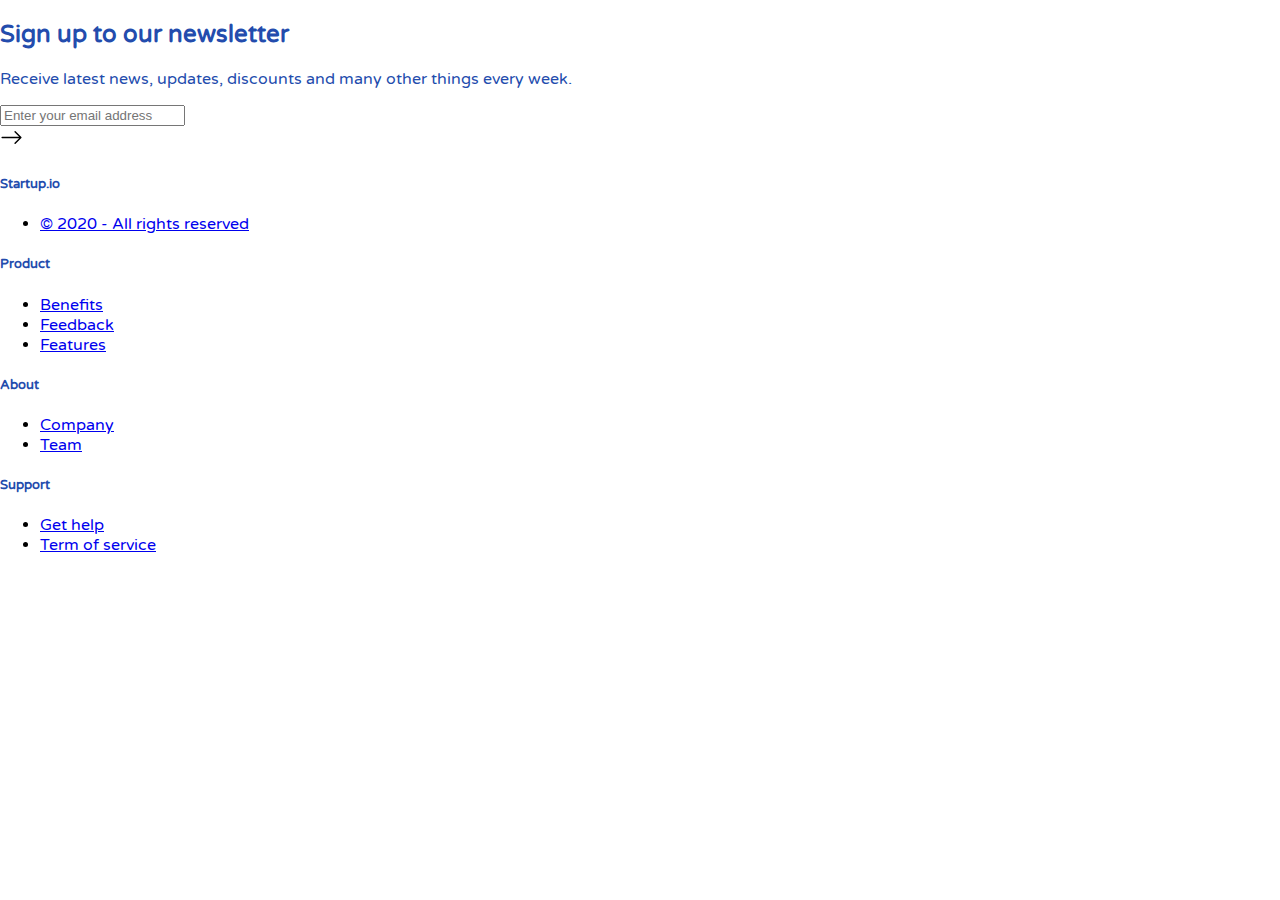
==== commit 187afa26: "Update index.html" ====
--- a/index.html
+++ b/index.html
@@ -16,71 +16,57 @@
 
 <body>
 
-  <section id="About">
-    <div class="container-xl p-5">
-        <div class="row align-content-center">
-            <div class="col-lg-6 col-md-12 flex-column align-self-center p-5 text-center text-lg-start">
-              <h1><b>Increase the efficiency within your company</b></h1>
-                <p>Our app is the great way for you to start getting more task done</p>
-                <button type="button" class="btn btn-outline-primary">Get the app</button>
-            </div>
-            <div class="col-lg-6 col-md-12 flex-column align-items-center">
-                <img src="./assets/img/Card.svg" alt="About App">
-            </div>
+  <section id="Contact" class="contact text-center">
+    <div class="container-fluid">
+      <div class="title">
+        <h2>Sign up to our newsletter</h2>
+        <p>Receive latest news, updates, discounts and many other things every week.</p>
+      </div>
+      <div class="d-flex bg-white flex-row justify-content-end inputan">
+        <input type="email" class="form-control border-0" id="emailInput" placeholder="Enter your email address" />
+        <div class="icon text-center justify-content-center">
+          <svg xmlns="http://www.w3.org/2000/svg" width="23" height="23" fill="currentColor" class="bi bi-arrow-right" viewBox="0 0 16 16">
+            <path fill-rule="evenodd" d="M1 8a.5.5 0 0 1 .5-.5h11.793l-3.147-3.146a.5.5 0 0 1 .708-.708l4 4a.5.5 0 0 1 0 .708l-4 4a.5.5 0 0 1-.708-.708L13.293 8.5H1.5A.5.5 0 0 1 1 8z"/>
+          </svg>
         </div>
+      </div>
     </div>
   </section>
 
-  <section id="Pricing">
-    <div class="container-xl p-5 text-center">
-        <h1><b>Explore Our Simple Pricing</b></h1>
-        <p>We offer one of the most competitive prices on the market for everyone</p>
+  <footer id="Footer" class="bd-footer">
+    <div class="container">
+      <div class="row">
+        <div class="col brand">
+          <h5>Startup.io</h5>
+          <ul class="list-unstyled">
+            <li class="mt-3"><a href="#">© 2020 - All rights reserved</a></li>
+          </ul>
+        </div>
+        <div class="col items">
+          <h5>Product</h5>
+          <ul class="list-unstyled">
+            <li class="mb-2"><a href="#">Benefits</a></li>
+            <li class="mb-2"><a href="#">Feedback</a></li>
+            <li class="mb-2"><a href="#">Features</a></li>
+          </ul>
+        </div>
+        <div class="col items">
+          <h5>About</h5>
+          <ul class="list-unstyled">
+            <li class="mb-2"><a href="#">Company</a></li>
+            <li class="mb-2"><a href="#">Team</a></li>
+          </ul>
+        </div>
+        <div class="col items">
+          <h5>Support</h5>
+          <ul class="list-unstyled">
+            <li class="mb-2"><a href="#">Get help</a></li>
+            <li class="mb-2"><a href="#">Term of service</a></li>
+          </ul>
+        </div>
+      </div>
     </div>
-    <div class="container-fluid">
-        <div class="container">
-            <div class="row">
-                <div class="col-lg-4 col-md-12 mb-4">
-                    <div class="card card1 text-center border-0">
-                        <div class="card-body">
-                            <h3 >Basic</h3>
-                            <br>
-                            <h1 ><b>$8</b></h1>
-                            <p>Per month</p>    
-                            <div class="d-flex my-3 justify-content-center">
-                                <button class="btn btn-outline-primary">Learn more</button>
-                            </div>
-                        </div>
-                    </div>
-                </div>
-                <div class="col-lg-4 col-md-12 mb-4">
-                    <div class="card card2 text-center border-0">
-                        <div class="card-body">
-                            <h3>Premium</h3>
-                            <br>
-                            <h1 ><b>$29</b></h1>
-                            <p>Per month</p>  
-                            <div class="d-flex my-3 justify-content-center">
-                                <button class="btn btn-outline-primary">Get started</button>
-                        </div>
-                    </div>
-                </div>
-                </div>
-                <div class="col-lg-4 col-md-12 mb-4">
-                    <div class="card card3  text-center border-0">
-                        <div class="card-body">
-                            <h3 >Enterprise</h3>
-                            <br>
-                            <h1 ><b>$129</b></h1>
-                            <p>Per month</p>  
-                            <div class="d-flex my-3 justify-content-center">
-                                <button type="button" class="btn btn-outline-primary">Learn more</button>
-                            </div>
-                        </div>
-                    </div>
-                </div>
-            </div>
-        </div>
-  </section>
+  </footer>
 
     <script src="https://cdn.jsdelivr.net/npm/bootstrap@5.3.0-alpha1/dist/js/bootstrap.bundle.min.js" integrity="sha384-w76AqPfDkMBDXo30jS1Sgez6pr3x5MlQ1ZAGC+nuZB+EYdgRZgiwxhTBTkF7CXvN" crossorigin="anonymous"></script>
 </body>
--- a/assets/css/style.css
+++ b/assets/css/style.css
@@ -1,234 +1,115 @@
-body{
-    background-color: white;
-    padding: 0;
-    margin: 0; 
-    box-sizing: border-box;
-    font-family: 'Varela Round', sans-serif;
-}
-
-h1{
-    font-size: 50px;
-    color: #234CAD;
-}
-
-h2{
-    color: #234CAD;
-}
-
-h3{
-    font-size: 22px;
-    color: #234CAD;
-}
-
-h4{
-    font-size: 10px;
-    color: #234CAD;
-}
-
-h5{
-    color: #234CAD;
-
-}
-
-p{
-    font-size: 16px;
-    color: #234CAD;
-}
-
-/* Header & Banner */
-
-#Banner{
-    margin-bottom: 70px;
-    margin-left: 60px;
-    margin-right: 60px;
-}
-
-#Header{
-    margin-top: 20px;
-    margin-left: 60px;
-    margin-right: 60px;
-}
-
-li{
-    margin-right: 30px;
-}
-
-#login {
-    margin-right: 15px;
-    width: 110px;
-    height: 45px;
-    padding: 10px 15px;
-    border-radius: 25px;
-    background-color: white;
-    font-size: 16px;
-}
-  
-#sign{
-
-    width: 110px;
-    height: 45px;
-    padding: 10px 15px;
-    border-radius: 25px;
-    background-color: white;
-    font-size: 16px;
-}
-    
-.togle{
-    width: 45px;
-    height: 45px;
-    border-radius: 30px;
-    background-color: #F2F6FF;
-}
-
-.jumbotron{
-    margin-top: 30px;
-    border-radius: 30px;
-    width: 100%;
-    height: 520px;
-    background-color: #F2F6FF;
-}
-
-#kolom1{
-    padding-left: 70px;
-    padding-top: 90px;
-    padding-bottom: 45px;
-}
-
-.btn-outline-primary {
-    border-radius: 37.5px;
-    background: #F2F6FF;
-    border: 0px;
-    color: #234CAD;
-    font-size: 25px;
-    font-weight: 700;
-    width: 180px;
-    height: 55px;
-    justify-content: center;
-    border: 3px solid #234CAD !important
-}
-
-.btn-outline-primary:hover {
-    background: #FFF;
-    color: #234CAD;
-    border: 3px solid #234CAD !important
-}
-
-.btn-outline-primary:active {
-    background-color: #234CAD !important;
-    box-shadow: 0 5px #666;
-    transform: translateY(4px);
-}
-
-.kotak1{
-    padding-top: 12px;
-    padding-left: 20px;
-    width: 70px;
-    height: 70px;
-    margin-top: 20px;
-    margin-bottom: 25px;
-    margin-left: 35px;
-    border-radius: 20px;
-    background-color: white; 
-}
-
-.tekskotak1
-{
-    margin-top: 9px;
-}
-
-.kotak2{
-    padding-top: 20px;
-    padding-left: 22px;
-    width: 350px;
-    height: 90px;
-    margin-top: 25px;
-    margin-bottom: 25px;
-    margin-left: 35px;
-    border-radius: 20px;
-    background-color: white;
-}
-
-.kotak3{
-    padding-top: 25px;
-    padding-left: 25px;
-    width: 110px;
-    height: 130px;
-    margin-top: -155px;
-    margin-bottom: 25px;
-    margin-left: 435px;
-    border-radius: 20px;
-    background-color: white;
-}
-
-.kotak4{
-    padding-top: 20px;
-    padding-left: 22px;
-    width: 250px;
-    height: 140px;
-    margin-top: 25px;
-    margin-bottom: 25px;
-    margin-left: 35px;
-    border-radius: 20px;
-    background-color: white;
-}
-
-.kotak5{
-    padding-top: 20px;
-    padding-left: 22px;
-    width: 350px;
-    height: 90px;
-    margin-top: -165px;
-    margin-bottom: 25px;
-    margin-left: 315px;
-    border-radius: 20px;
-    background-color: white;
-}
-
-.kotak6{
-    padding-top: 20px;
-    padding-left: 22px;
-    width: 350px;
-    height: 90px;
-    margin-top: 75px;
-    margin-bottom: 25px;
-    margin-left: 35px;
-    border-radius: 20px;
-    background-color: white;
-}
-
-.kotak7{
-    padding-top: 20px;
-    padding-left: 22px;
-    width: 350px;
-    height: 90px;
-    margin-top: -165px;
-    margin-left: 415px;
-    border-radius: 20px;
-    background-color: white;
-}
-
-.kotak8{
-    padding-top: 14px;
-    padding-left: 18px;
-    width: 70px;
-    height: 70px;
-    margin-top: 25px;
-    margin-bottom: 0px;
-    margin-left: 400px;
-    border-radius: 20px;
-    background-color: white;
-}
-
-.teks1, .teks2, .teks3, .teks4, .teks5{
-    margin-top: -60px;
-    padding-left: 90px;
-}
-
-.teks6, .teks7{
-    margin-top: -55px;
-    padding-left: 250px;
-}
-
-.imgkotak4{
-    margin-top: 10px;
-}
+body{
+    background-color: white;
+    padding: 0;
+    margin: 0; 
+    box-sizing: border-box;
+    font-family: 'Varela Round', sans-serif;
+}
+
+h1{
+    font-size: 50px;
+    color: #234CAD;
+}
+
+h2{
+    color: #234CAD;
+}
+
+h3{
+    font-size: 22px;
+    color: #234CAD;
+}
+
+h4{
+    font-size: 10px;
+    color: #234CAD;
+}
+
+h5{
+    color: #234CAD;
+
+}
+
+p{
+    font-size: 16px;
+    color: #234CAD;
+}
+
+
+/* About & Pricing */
+
+.card1 {
+    background-color: #F2F6FF;
+    border-radius: 60px;
+}
+
+.card1:hover {
+    background-color: #FFF;
+    border: 3px solid #234CAD !important
+}
+
+.card1:hover .list-group-item {
+    background: #F2F6FF !important
+}
+
+.card2 {
+    background-color: #F2F6FF;
+    border-radius: 60px;
+}
+
+.card2:hover {
+    background: #FFF;
+    border: 3px solid #234CAD !important
+}
+
+.card2:hover .list-group-item {
+    background: #F2F6FF !important
+}
+
+
+.card3 {
+    background-color: #F2F6FF;
+    border-radius: 60px;
+}
+
+.card3:hover {
+    background: #FFF;
+    border: 3px solid #234CAD !important
+}
+
+.card3:hover .list-group-item {
+    background: #F2F6FF !important
+}
+
+.btn-outline-primary {
+    border-radius: 37.5px;
+    background: #F2F6FF;
+    border: 0px;
+    color: #234CAD;
+    font-size: 25px;
+    font-weight: 700;
+    width: 180px;
+    height: 55px;
+    justify-content: center;
+    border: 3px solid #234CAD !important
+}
+
+.btn-outline-primary:hover {
+    background: #FFF;
+    color: #234CAD;
+    border: 3px solid #234CAD !important
+}
+
+.btn-outline-primary:active {
+    background-color: #234CAD !important;
+    box-shadow: 0 5px #666;
+    transform: translateY(4px);
+}
+
+.card:hover .btn-outline-primary {
+    border-radius: 37.5px;
+    background: #FFF;
+    width: 274px;
+    height: 75px;
+    justify-content: center;
+}
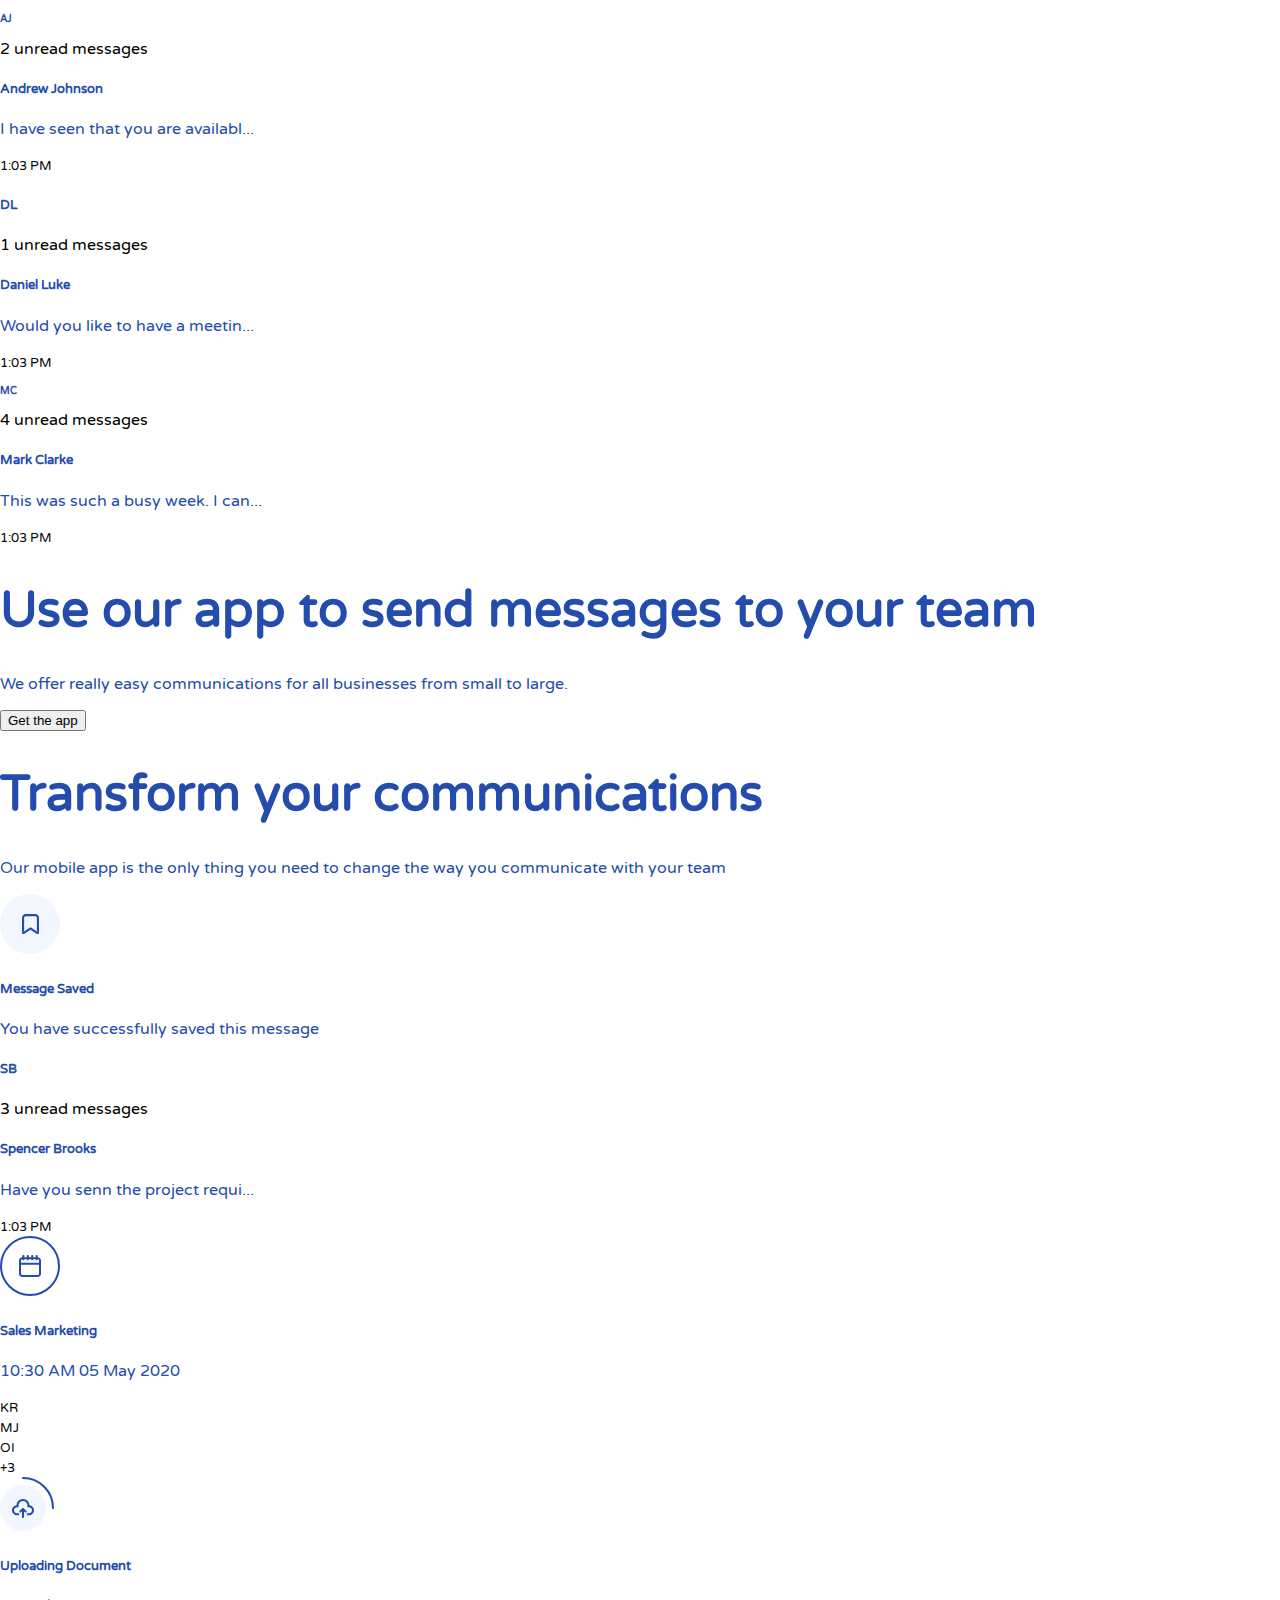
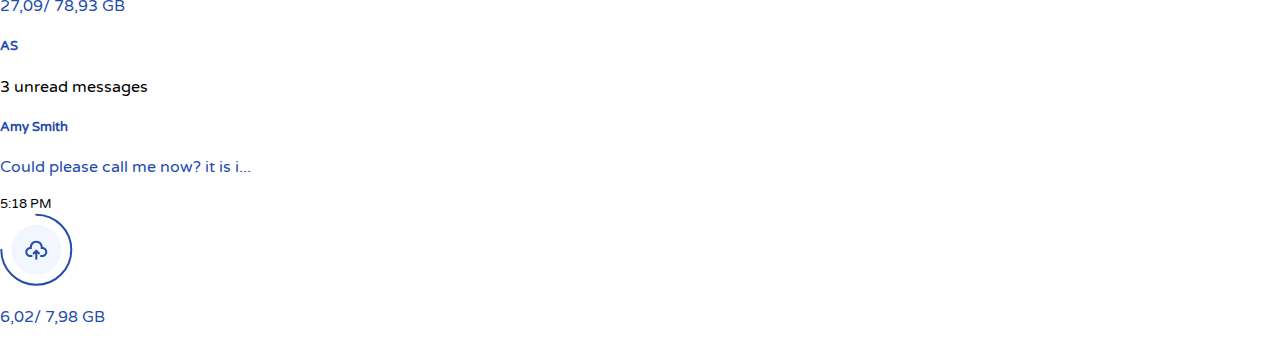
==== commit 7fda528d: "Update index.html" ====
--- a/index.html
+++ b/index.html
@@ -15,58 +15,190 @@
 </head>
 
 <body>
-
-  <section id="Contact" class="contact text-center">
-    <div class="container-fluid">
-      <div class="title">
-        <h2>Sign up to our newsletter</h2>
-        <p>Receive latest news, updates, discounts and many other things every week.</p>
-      </div>
-      <div class="d-flex bg-white flex-row justify-content-end inputan">
-        <input type="email" class="form-control border-0" id="emailInput" placeholder="Enter your email address" />
-        <div class="icon text-center justify-content-center">
-          <svg xmlns="http://www.w3.org/2000/svg" width="23" height="23" fill="currentColor" class="bi bi-arrow-right" viewBox="0 0 16 16">
-            <path fill-rule="evenodd" d="M1 8a.5.5 0 0 1 .5-.5h11.793l-3.147-3.146a.5.5 0 0 1 .708-.708l4 4a.5.5 0 0 1 0 .708l-4 4a.5.5 0 0 1-.708-.708L13.293 8.5H1.5A.5.5 0 0 1 1 8z"/>
-          </svg>
-        </div>
-      </div>
+  
+  <section id="Product_Features">
+    <div class="container">
+      <div class="product-features ">
+        <div class="card card-parent-1 border border-0">
+            <div class="child-card d-flex justify-content-evenly align-items-center">
+                <div class="image-profile d-flex justify-content-center align-items-center position-relative">
+                    <h4 class="fw-bold mt-2">AJ</h4>
+                    <span class="notif position-absolute top-0 start-100 translate-middle badge border border-white border-5 mt-3 d-flex justify-content-center align-items-center">
+                        2
+                        <span class="visually-hidden">unread messages</span>
+                    </span>
+                </div>
+                <div class="text-area mt-3">
+                    <h5 class="fw-bold">Andrew Johnson</h5>
+                    <p class="text-truncate d-block">I have seen that you are availabl...</p>
+                </div>
+                <div class="time mb-5">
+                    <small class="text-secondary">1:03 PM</small>
+                </div>
+            </div>
+            <div class="child-card opacity-75 d-flex justify-content-evenly align-items-center">
+                <div class="image-profile d-flex justify-content-center align-items-center position-relative">
+                    <h5 class="fw-bold mt-2">DL</h5>
+                    <span class="notif position-absolute top-0 start-100 translate-middle badge border border-white border-5 mt-3 d-flex justify-content-center align-items-center">
+                        1
+                        <span class="visually-hidden">unread messages</span>
+                    </span>
+                </div>
+                <div class="text-area mt-3">
+                    <h5 class="fw-bold">Daniel Luke</h5>
+                    <p class="text-truncate d-block">Would you like to have a meetin...</p>
+                </div>
+                <div class="time mb-5">
+                    <small class="text-secondary">1:03 PM</small>
+                </div>
+            </div>
+            <div class="child-card opacity-50 d-flex justify-content-evenly align-items-center">
+                <div class="image-profile d-flex justify-content-center align-items-center position-relative">
+                    <h4 class="fw-bold mt-2">MC</h4>
+                    <span class="notif position-absolute top-0 start-100 translate-middle badge border border-white border-5 mt-3 d-flex justify-content-center align-items-center">
+                        4
+                        <span class="visually-hidden">unread messages</span>
+                    </span>
+                </div>
+                <div class="text-area mt-3">
+                    <h5 class="fw-bold">Mark Clarke</h5>
+                    <p class="text-truncate d-block">This was such a busy week. I can...</p>
+                </div>
+                <div class="time mb-5">
+                    <small class="text-secondary">1:03 PM</small>
+                </div>
+            </div>
+        </div>
+        <div class="text">
+            <header>
+                <h1><b>Use our app to send messages to your team</b></h1>
+            </header>
+            <section>
+                <p>We offer really easy communications for all businesses from small to large.</p>
+                <button type="button" class="btn btn-outline-primary">Get the app</button>
+            </section>
+        </div>
+    </div>
+    </div>
+  
+    <div class="product-features-2 container-fluid d-flex justify-content-center align-items-center flex-column mb-5">
+        <div class="title text-center d-flex justify-content-center align-items-center flex-column">
+            <h1 class="fw-bold">Transform your communications</h1>
+            <div class="subtitle">
+                <p class="">Our mobile app is the only thing you need to change the way you communicate with your team</p>
+            </div>
+        </div>
+        <div class="card card-parent-2 border border-0 container-fluid d-flex justify-content-center align-items-center flex-row">
+            <div class="inner-card mt-5 container-fluid d-flex justify-content-center align-items-center flex-row flex-wrap">
+                <!-- section 1 -->
+                <div class="card-section-1 me-4 d-flex justify-content-center align-items-end">
+                    <div class="card card-message border border-0">
+                        <div class="image-profile-message d-flex justify-content-center align-items-center position-relative">
+                            <img src="./assets/img/saved.svg" alt="saved-message">
+                        </div>
+                        <div class="text-area mt-3">
+                            <h5 class="fw-bold">Message Saved</h5>
+                            <p>You have successfully saved this message</p>
+                        </div>
+                    </div>
+                    <div class="card card-message-logo border border-0 mt-4">
+                    </div>
+                </div>
+    
+                <!-- section 2 -->
+                <div class="card-section-2">
+                    <!-- card 1 -->
+                    <div class="card-1 d-flex justify-content-start align-items-end">
+                        <div class="card-file me-4">
+                        </div>
+                        <div class="card card-name border border-0">
+                            <div class="image-profile-name d-flex justify-content-center align-items-center position-relative">
+                                <h5 class="fw-bold mt-2">SB</h5>
+                                <span class="notif position-absolute top-0 start-100 translate-middle badge border border-white border-5 mt-3 d-flex justify-content-center align-items-center">
+                                    3
+                                    <span class="visually-hidden">unread messages</span>
+                                </span>
+                            </div>
+                            <div class="text-area mt-3">
+                                <h5 class="fw-bold">Spencer Brooks</h5>
+                                <p>Have you senn the project requi...</p>
+                            </div>
+                            <div class="time mb-5">
+                                <small class="text-secondary">1:03 PM</small>
+                            </div>
+                        </div>
+                    </div>
+    
+                    <!-- card 2 -->
+                    <div class="card-2 d-flex justify-content-end align-items-start mt-4">
+                        <div class="card card-sales border border-0 d-flex flex-column me-4">
+                            <div class="section-1-sales d-flex">
+                                <div class="image-profile-sales d-flex justify-content-center align-items-center position-relative me-3">
+                                    <img src="./assets/img/calendar.svg" alt="calendar">
+                                </div>
+                                <div class="text-area">
+                                    <h5 class="fw-bold mt-1">Sales Marketing</h5>
+                                    <p>10:30 AM 05 May 2020</p>
+                                </div>
+                            </div>
+                            <div class="circle-element d-flex">
+                                <div class="element d-flex justify-content-center align-items-center">
+                                    <small class="fw-bold mt-1">KR</small>
+                                </div>
+                                <div class="element d-flex justify-content-center align-items-center">
+                                    <small class="fw-bold mt-1">MJ</small>
+                                </div>
+                                <div class="element d-flex justify-content-center align-items-center">
+                                    <small class="fw-bold mt-1">OI</small>
+                                </div>
+                                <div class="element d-flex justify-content-center align-items-center">
+                                    <small class="fw-bold mt-1">+3</small>
+                                </div>
+                            </div>
+                        </div>
+                        <div class="card card-upload border border-0">
+                            <div class="image-profile-upload d-flex justify-content-center align-items-center position-relative me-3">
+                                <img src="./assets/img/Progress.svg" alt="progress-bar">
+                            </div>
+                            <div class="text-area mt-3">
+                                <h5 class="fw-bold">Uploading Document</h5>
+                                <p>27,09/ 78,93 GB</p>
+                            </div>
+                        </div>
+                    </div>
+    
+                    <!-- card 3 -->
+                    <div class="card-3 mt-4">
+                        <div class="card card-name-2 border border-0">
+                            <div class="image-profile-name-2 d-flex justify-content-center align-items-center position-relative">
+                                <h5 class="fw-bold mt-2">AS</h5>
+                                <span class="notif position-absolute top-0 start-100 translate-middle badge border border-white border-5 mt-3 d-flex justify-content-center align-items-center">
+                                    3
+                                    <span class="visually-hidden">unread messages</span>
+                                </span>
+                            </div>
+                            <div class="text-area mt-3">
+                                <h5 class="fw-bold">Amy Smith</h5>
+                                <p>Could please call me now? it is i...</p>
+                            </div>
+                            <div class="time mb-5">
+                                <small class="text-secondary">5:18 PM</small>
+                            </div>
+                        </div>
+                    </div>
+    
+                    <!-- card 4 -->
+                    <div class="card-4 mt-4">
+                        <div class="card border border-0 card-disk d-flex justify-content-center align-items-center flex-column">
+                            <img src="./assets/img/Progress-2.svg" alt="">
+                            <p class="mt-3">6,02/ 7,98 GB</p>
+                        </div>
+                    </div>
+                </div>
+            </div>
+        </div>
     </div>
   </section>
-
-  <footer id="Footer" class="bd-footer">
-    <div class="container">
-      <div class="row">
-        <div class="col brand">
-          <h5>Startup.io</h5>
-          <ul class="list-unstyled">
-            <li class="mt-3"><a href="#">© 2020 - All rights reserved</a></li>
-          </ul>
-        </div>
-        <div class="col items">
-          <h5>Product</h5>
-          <ul class="list-unstyled">
-            <li class="mb-2"><a href="#">Benefits</a></li>
-            <li class="mb-2"><a href="#">Feedback</a></li>
-            <li class="mb-2"><a href="#">Features</a></li>
-          </ul>
-        </div>
-        <div class="col items">
-          <h5>About</h5>
-          <ul class="list-unstyled">
-            <li class="mb-2"><a href="#">Company</a></li>
-            <li class="mb-2"><a href="#">Team</a></li>
-          </ul>
-        </div>
-        <div class="col items">
-          <h5>Support</h5>
-          <ul class="list-unstyled">
-            <li class="mb-2"><a href="#">Get help</a></li>
-            <li class="mb-2"><a href="#">Term of service</a></li>
-          </ul>
-        </div>
-      </div>
-    </div>
-  </footer>
 
     <script src="https://cdn.jsdelivr.net/npm/bootstrap@5.3.0-alpha1/dist/js/bootstrap.bundle.min.js" integrity="sha384-w76AqPfDkMBDXo30jS1Sgez6pr3x5MlQ1ZAGC+nuZB+EYdgRZgiwxhTBTkF7CXvN" crossorigin="anonymous"></script>
 </body>
--- a/assets/css/style.css
+++ b/assets/css/style.css
@@ -35,81 +35,82 @@
     color: #234CAD;
 }
 
+/* Contact & Footer */
 
-/* About & Pricing */
-
-.card1 {
-    background-color: #F2F6FF;
-    border-radius: 60px;
+#Contact {
+    margin-left: 60px;
+    margin-right: 60px;
+    margin-top: 75px;
 }
 
-.card1:hover {
-    background-color: #FFF;
-    border: 3px solid #234CAD !important
+#Footer{
+    margin-left: 60px;
+    margin-right: 60px;
+
 }
 
-.card1:hover .list-group-item {
-    background: #F2F6FF !important
+.contact {
+  background-color: #f2f6ff;
+  padding: 75px;
+  border-radius: 50px;
 }
 
-.card2 {
-    background-color: #F2F6FF;
-    border-radius: 60px;
+.contact h2 {
+  font-size: 48px;
+  font-weight: 700;
 }
 
-.card2:hover {
-    background: #FFF;
-    border: 3px solid #234CAD !important
+.contact p {
+  margin: 25px auto 35px;
+  max-width: 348px;
+  font-size: 16px;
+  font-weight: 400;
 }
 
-.card2:hover .list-group-item {
-    background: #F2F6FF !important
+.contact .inputan {
+  max-width: 500px;
+  max-height: 65px;
+  padding: 10px 10px 10px 25px;
+  margin: auto;
+  border-radius: 15px;
+
+  font-size: 18px;
+}
+.contact input {
+  padding: 0;
+  width: 100%;
+}
+.icon {
+  width: 45px;
+  height: 45px;
+  padding: 10px;
+  background-color: #234cad;
+  border-radius: 15px;
 }
 
-
-.card3 {
-    background-color: #F2F6FF;
-    border-radius: 60px;
+::placeholder {
+  color: #234cad; 
 }
 
-.card3:hover {
-    background: #FFF;
-    border: 3px solid #234CAD !important
+footer {
+  padding-top: 75px;
+}
+footer a {
+  color: #234cad;
+  text-decoration: none;
 }
 
-.card3:hover .list-group-item {
-    background: #F2F6FF !important
+footer h5 {
+  color: #234cad;
+  font-size: 30px;
+  font-weight: 700;
+  margin-bottom: 10px;
 }
 
-.btn-outline-primary {
-    border-radius: 37.5px;
-    background: #F2F6FF;
-    border: 0px;
-    color: #234CAD;
-    font-size: 25px;
-    font-weight: 700;
-    width: 180px;
-    height: 55px;
-    justify-content: center;
-    border: 3px solid #234CAD !important
+footer .container {
+  width: 941px;
+}
+footer .brand {
+  margin-right: 80px;
 }
 
-.btn-outline-primary:hover {
-    background: #FFF;
-    color: #234CAD;
-    border: 3px solid #234CAD !important
-}
-
-.btn-outline-primary:active {
-    background-color: #234CAD !important;
-    box-shadow: 0 5px #666;
-    transform: translateY(4px);
-}
-
-.card:hover .btn-outline-primary {
-    border-radius: 37.5px;
-    background: #FFF;
-    width: 274px;
-    height: 75px;
-    justify-content: center;
-}
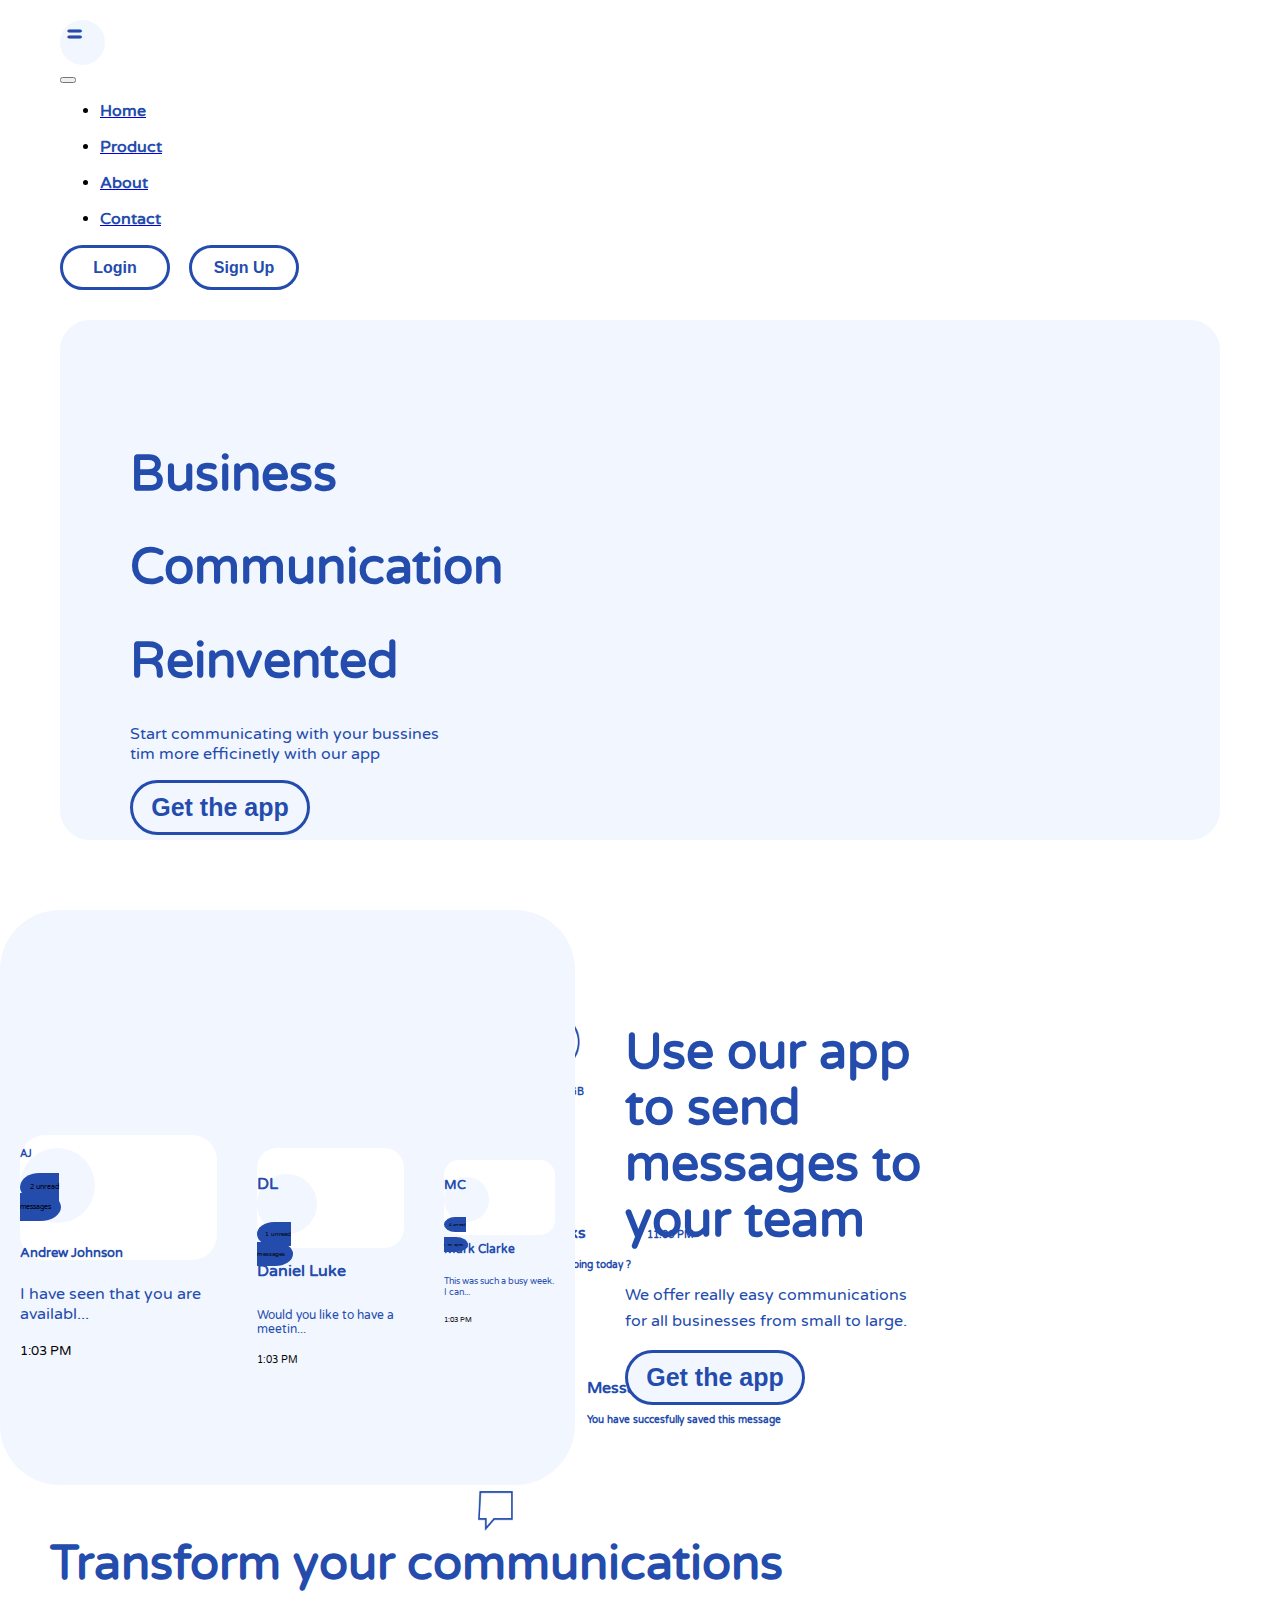
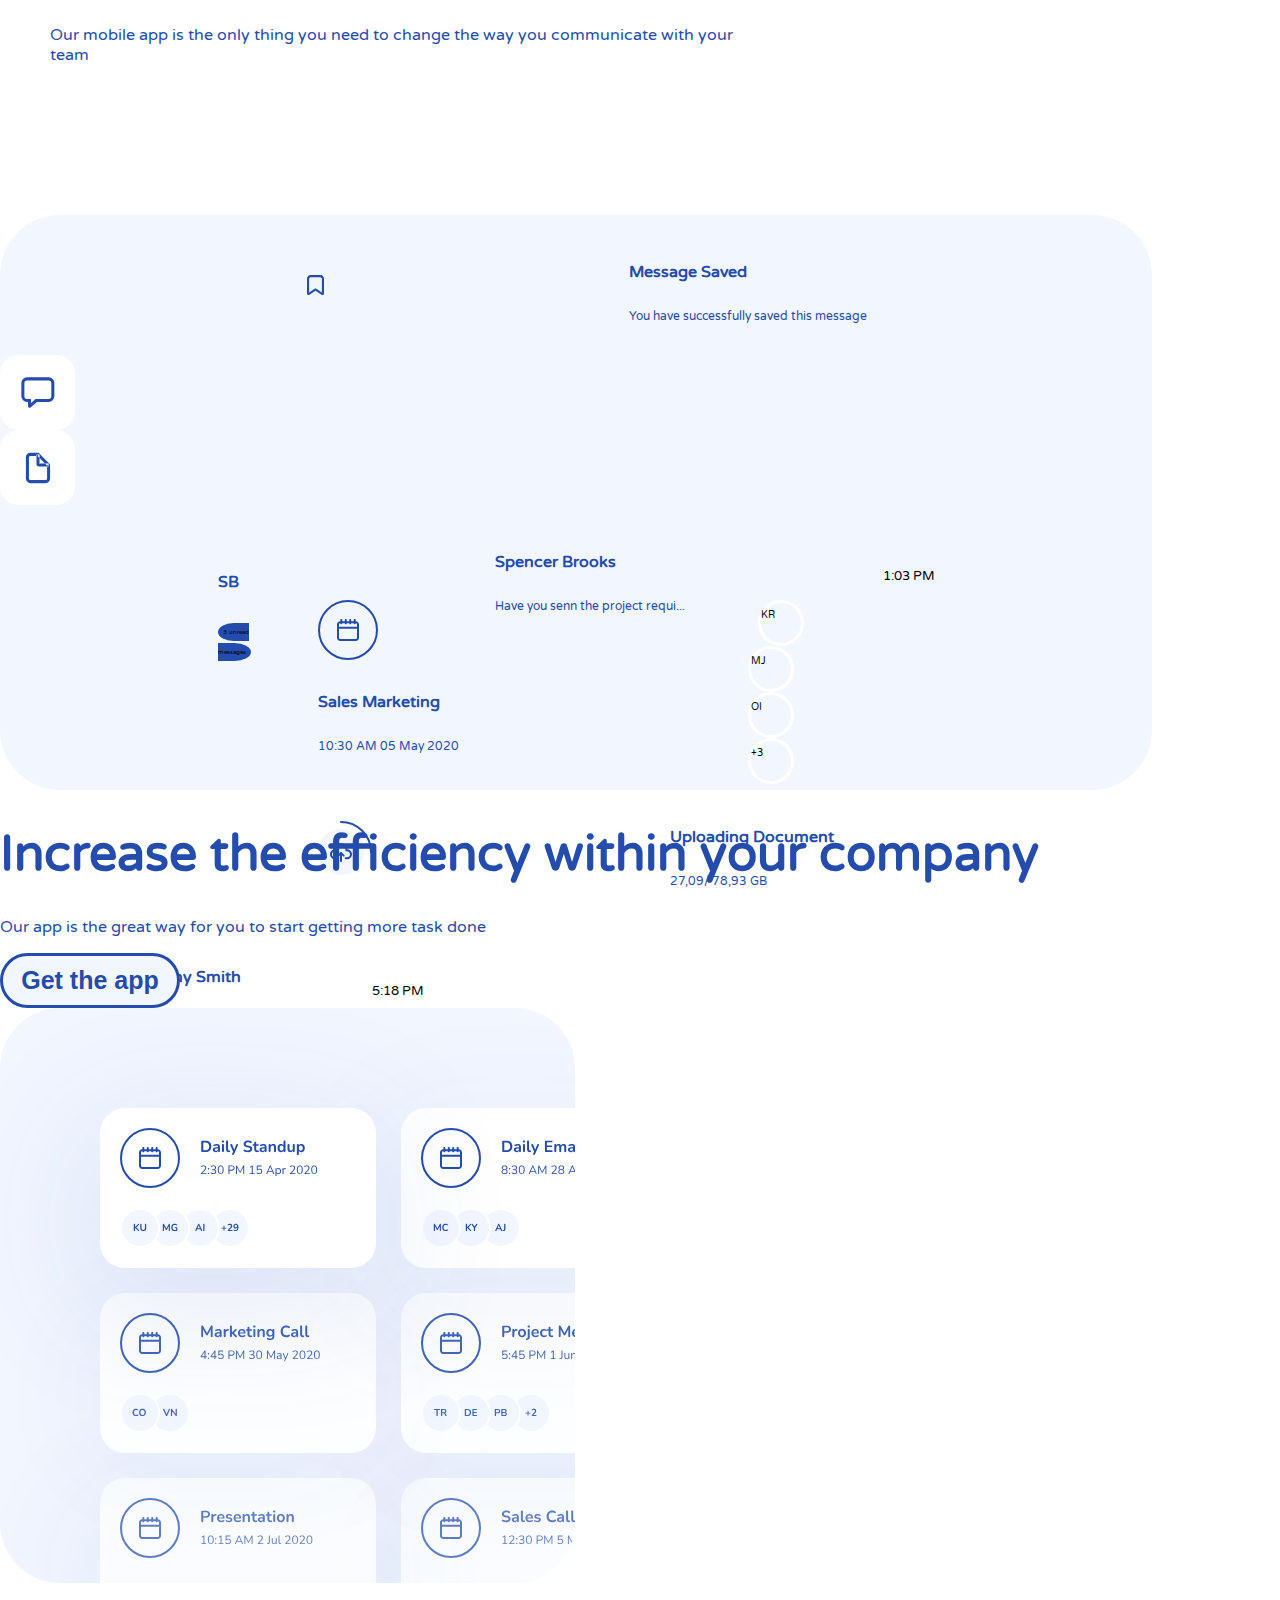
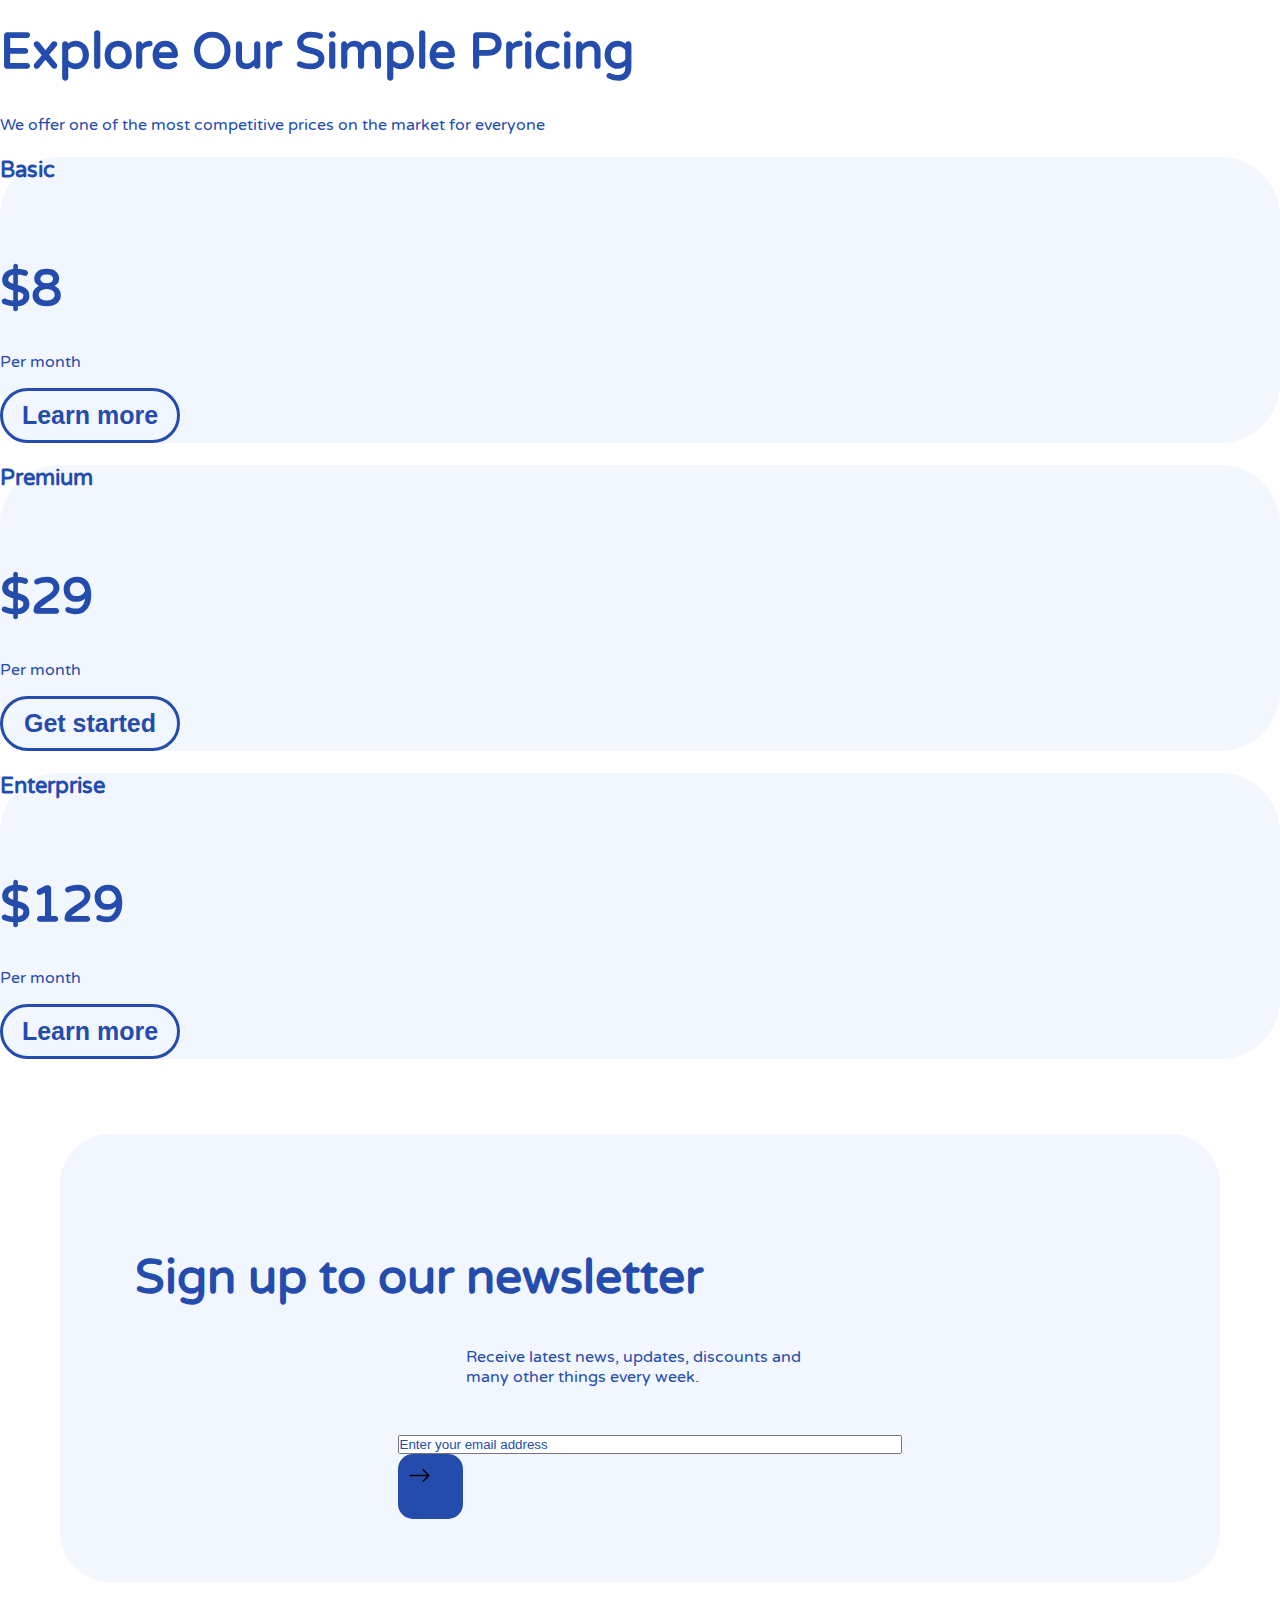
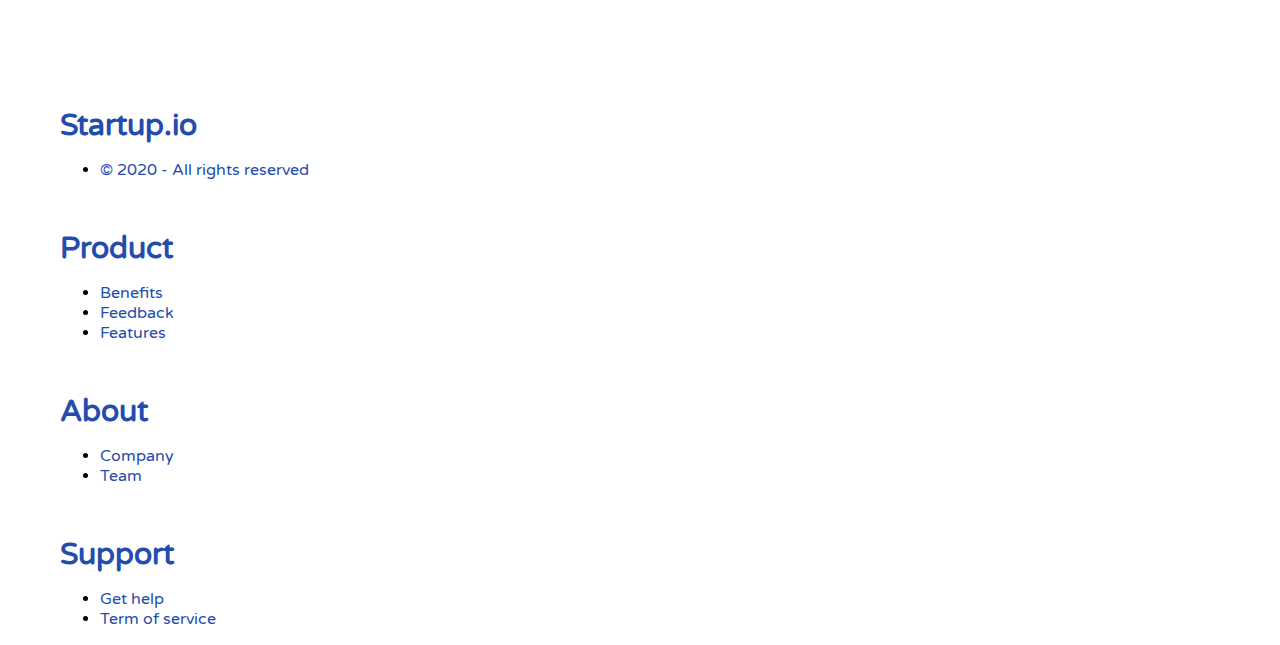
==== commit 883cd8c0: "Update index.html" ====
--- a/index.html
+++ b/index.html
@@ -15,6 +15,113 @@
 </head>
 
 <body>
+  
+  <section id="Header">
+    <nav class="navbar navbar-expand-lg ">
+      <div class="content-start">
+        <div class="togle">
+          <h2>&nbsp;=</h2> 
+        </div>
+      </div>
+      
+      <div class="container-fluid">
+        <button class="navbar-toggler" type="button" data-bs-toggle="collapse" data-bs-target="#navbarNav" aria-controls="navbarNav" aria-expanded="false" aria-label="Toggle navigation">
+          <span class="navbar-toggler-icon"></span>
+        </button>
+        <div class="collapse navbar-collapse justify-content-center" id="navbarNav">
+          <ul class="navbar-nav mb-1 mb-lg-0 end">
+            <li class="nav-item">
+              <a class="nav-link" aria-current="page" href="#Header"><p><b>Home</b></p></a>
+            </li>
+            <li class="nav-item">
+              <a class="nav-link" href="#Product_Features"><p><b>Product</b></p></a>
+            </li>
+            <li class="nav-item">
+              <a class="nav-link" href="#About"><p><b>About</b></p></a>
+            </li>
+            <li class="nav-item">
+              <a class="nav-link" href="#Contact"><p><b>Contact</b></p></a>
+            </li>
+          </ul>
+          <ul class="navbar-nav me-2 mb-1"></ul>
+        </div>
+        <div class="content-end">
+          <a href=""><button type="button" class="btn btn-outline-primary btn-sm rounded-pill" id="login">Login</button></a>
+          <a href=""><button type="button" class="btn btn-outline-primary btn-sm rounded-pill" id="sign">Sign Up</button></a>
+        </div>
+      </div>
+    </nav>
+  </section>
+
+  <section id="Banner">
+    <div class="jumbotron">
+      <div class="row">
+        <div class="col-5">
+          <div class="container-text-left" id="kolom1">
+            <h1><b>Business</b></h1>
+            <h1><b>Communication</b></h1>
+            <h1><b>Reinvented</b></h1>
+            <p>Start communicating with your bussines<br/>tim more efficinetly with our app</p>
+            <button type="button" class="btn btn-outline-primary">Get the app</button>
+          </div>
+        </div>
+        <div class="col-7">
+          <div class="kotak1">
+            <img src="assets/img/5.png" alt="" width="25px" height="40px">
+          </div>
+          <div class="kotak2">
+            <img src="assets/img/1.png" alt="" width="55px" height="55px">
+            <div class="teks1">
+              <p><b>Uploading Document</b></p>
+              <h4 class="tekskotak1">1.73/2.09 GB</h4> 
+            </div>
+          </div>
+          <div class="kotak3">
+            <img src="assets/img/6.png" alt="" width="60px" height="60" class="img1" >
+            <h4 class="tekskotak1">1.73/2.09 GB</h4>
+          </div>
+          <div class="kotak4">
+            <img src="assets/img/2.png" alt="" width="55px" height="55px">
+            <div class="teks2">
+              <p><b>Time Meeting</b></p>
+              <h4 class="tekskotak1">2.30 PM 15 APR 2023</h4> 
+            </div>
+            <img src="assets/img/9.png" alt="" width="55%" class="imgkotak4">
+          </div>
+          <div class="kotak5">
+            <img src="assets/img/7.png" alt="" width="55px" height="55px">
+            <div class="teks3">
+              <p><b>Anna Brooks</b></p>
+              <h4 class="tekskotak1">Hi, How are you doing today ?</h4> 
+            </div>
+            <div class="teks7">
+              <h4>11.06 PM</h4> 
+            </div>
+          </div>
+          <div class="kotak6">
+            <img src="assets/img/8.png" alt="" width="55px" height="55px">
+            <div class="teks4">
+              <p><b>John Smith</b></p>
+              <h4 class="tekskotak1">Hallo, are you available for apro...</h4> 
+            </div>
+            <div class="teks7">
+              <h4>11.06 AM</h4> 
+            </div>
+          </div>
+          <div class="kotak7">
+            <img src="assets/img/3.png" alt="" width="55px" height="55px">
+            <div class="teks5">
+              <p><b>Message Saved</b></p>
+              <h4 class="tekskotak1">You have succesfully saved this message</h4> 
+            </div>
+          </div>
+          <div class="kotak8">
+            <img src="assets/img/4.png" alt="" width="35px" height="40px">
+          </div>
+        </div>  
+      </div>
+    </div>
+  </section>
   
   <section id="Product_Features">
     <div class="container">
@@ -200,6 +307,124 @@
     </div>
   </section>
 
+  <section id="About">
+    <div class="container-xl p-5">
+        <div class="row align-content-center">
+            <div class="col-lg-6 col-md-12 flex-column align-self-center p-5 text-center text-lg-start">
+              <h1><b>Increase the efficiency within your company</b></h1>
+                <p>Our app is the great way for you to start getting more task done</p>
+                <button type="button" class="btn btn-outline-primary">Get the app</button>
+            </div>
+            <div class="col-lg-6 col-md-12 flex-column align-items-center">
+                <img src="./assets/img/Card.svg" alt="About App">
+            </div>
+        </div>
+    </div>
+  </section>
+
+  <section id="Pricing">
+    <div class="container-xl p-5 text-center">
+        <h1><b>Explore Our Simple Pricing</b></h1>
+        <p>We offer one of the most competitive prices on the market for everyone</p>
+    </div>
+    <div class="container-fluid">
+        <div class="container">
+            <div class="row">
+                <div class="col-lg-4 col-md-12 mb-4">
+                    <div class="card card1 text-center border-0">
+                        <div class="card-body">
+                            <h3 >Basic</h3>
+                            <br>
+                            <h1 ><b>$8</b></h1>
+                            <p>Per month</p>    
+                            <div class="d-flex my-3 justify-content-center">
+                                <button class="btn btn-outline-primary">Learn more</button>
+                            </div>
+                        </div>
+                    </div>
+                </div>
+                <div class="col-lg-4 col-md-12 mb-4">
+                    <div class="card card2 text-center border-0">
+                        <div class="card-body">
+                            <h3>Premium</h3>
+                            <br>
+                            <h1 ><b>$29</b></h1>
+                            <p>Per month</p>  
+                            <div class="d-flex my-3 justify-content-center">
+                                <button class="btn btn-outline-primary">Get started</button>
+                        </div>
+                    </div>
+                </div>
+                </div>
+                <div class="col-lg-4 col-md-12 mb-4">
+                    <div class="card card3  text-center border-0">
+                        <div class="card-body">
+                            <h3 >Enterprise</h3>
+                            <br>
+                            <h1 ><b>$129</b></h1>
+                            <p>Per month</p>  
+                            <div class="d-flex my-3 justify-content-center">
+                                <button type="button" class="btn btn-outline-primary">Learn more</button>
+                            </div>
+                        </div>
+                    </div>
+                </div>
+            </div>
+        </div>
+  </section>
+
+  <section id="Contact" class="contact text-center">
+    <div class="container-fluid">
+      <div class="title">
+        <h2>Sign up to our newsletter</h2>
+        <p>Receive latest news, updates, discounts and many other things every week.</p>
+      </div>
+      <div class="d-flex bg-white flex-row justify-content-end inputan">
+        <input type="email" class="form-control border-0" id="emailInput" placeholder="Enter your email address" />
+        <div class="icon text-center justify-content-center">
+          <svg xmlns="http://www.w3.org/2000/svg" width="23" height="23" fill="currentColor" class="bi bi-arrow-right" viewBox="0 0 16 16">
+            <path fill-rule="evenodd" d="M1 8a.5.5 0 0 1 .5-.5h11.793l-3.147-3.146a.5.5 0 0 1 .708-.708l4 4a.5.5 0 0 1 0 .708l-4 4a.5.5 0 0 1-.708-.708L13.293 8.5H1.5A.5.5 0 0 1 1 8z"/>
+          </svg>
+        </div>
+      </div>
+    </div>
+  </section>
+
+  <footer id="Footer" class="bd-footer">
+    <div class="container">
+      <div class="row">
+        <div class="col brand">
+          <h5>Startup.io</h5>
+          <ul class="list-unstyled">
+            <li class="mt-3"><a href="#">© 2020 - All rights reserved</a></li>
+          </ul>
+        </div>
+        <div class="col items">
+          <h5>Product</h5>
+          <ul class="list-unstyled">
+            <li class="mb-2"><a href="#">Benefits</a></li>
+            <li class="mb-2"><a href="#">Feedback</a></li>
+            <li class="mb-2"><a href="#">Features</a></li>
+          </ul>
+        </div>
+        <div class="col items">
+          <h5>About</h5>
+          <ul class="list-unstyled">
+            <li class="mb-2"><a href="#">Company</a></li>
+            <li class="mb-2"><a href="#">Team</a></li>
+          </ul>
+        </div>
+        <div class="col items">
+          <h5>Support</h5>
+          <ul class="list-unstyled">
+            <li class="mb-2"><a href="#">Get help</a></li>
+            <li class="mb-2"><a href="#">Term of service</a></li>
+          </ul>
+        </div>
+      </div>
+    </div>
+  </footer>
+
     <script src="https://cdn.jsdelivr.net/npm/bootstrap@5.3.0-alpha1/dist/js/bootstrap.bundle.min.js" integrity="sha384-w76AqPfDkMBDXo30jS1Sgez6pr3x5MlQ1ZAGC+nuZB+EYdgRZgiwxhTBTkF7CXvN" crossorigin="anonymous"></script>
 </body>
 </html>
--- a/assets/css/style.css
+++ b/assets/css/style.css
@@ -33,6 +33,834 @@
 p{
     font-size: 16px;
     color: #234CAD;
+}
+
+/* Header & Banner */
+
+#Banner{
+    margin-bottom: 70px;
+    margin-left: 60px;
+    margin-right: 60px;
+}
+
+#Header{
+    margin-top: 20px;
+    margin-left: 60px;
+    margin-right: 60px;
+}
+
+li{
+    margin-right: 30px;
+}
+
+#login {
+    margin-right: 15px;
+    width: 110px;
+    height: 45px;
+    padding: 10px 15px;
+    border-radius: 25px;
+    background-color: white;
+    font-size: 16px;
+}
+  
+#sign{
+
+    width: 110px;
+    height: 45px;
+    padding: 10px 15px;
+    border-radius: 25px;
+    background-color: white;
+    font-size: 16px;
+}
+    
+.togle{
+    width: 45px;
+    height: 45px;
+    border-radius: 30px;
+    background-color: #F2F6FF;
+}
+
+.jumbotron{
+    margin-top: 30px;
+    border-radius: 30px;
+    width: 100%;
+    height: 520px;
+    background-color: #F2F6FF;
+}
+
+#kolom1{
+    padding-left: 70px;
+    padding-top: 90px;
+    padding-bottom: 45px;
+}
+
+.btn-outline-primary {
+    border-radius: 37.5px;
+    background: #F2F6FF;
+    border: 0px;
+    color: #234CAD;
+    font-size: 25px;
+    font-weight: 700;
+    width: 180px;
+    height: 55px;
+    justify-content: center;
+    border: 3px solid #234CAD !important
+}
+
+.btn-outline-primary:hover {
+    background: #FFF;
+    color: #234CAD;
+    border: 3px solid #234CAD !important
+}
+
+.btn-outline-primary:active {
+    background-color: #234CAD !important;
+    box-shadow: 0 5px #666;
+    transform: translateY(4px);
+}
+
+.kotak1{
+    padding-top: 12px;
+    padding-left: 20px;
+    width: 70px;
+    height: 70px;
+    margin-top: 20px;
+    margin-bottom: 25px;
+    margin-left: 35px;
+    border-radius: 20px;
+    background-color: white; 
+}
+
+.tekskotak1
+{
+    margin-top: 9px;
+}
+
+.kotak2{
+    padding-top: 20px;
+    padding-left: 22px;
+    width: 350px;
+    height: 90px;
+    margin-top: 25px;
+    margin-bottom: 25px;
+    margin-left: 35px;
+    border-radius: 20px;
+    background-color: white;
+}
+
+.kotak3{
+    padding-top: 25px;
+    padding-left: 25px;
+    width: 110px;
+    height: 130px;
+    margin-top: -155px;
+    margin-bottom: 25px;
+    margin-left: 435px;
+    border-radius: 20px;
+    background-color: white;
+}
+
+.kotak4{
+    padding-top: 20px;
+    padding-left: 22px;
+    width: 250px;
+    height: 140px;
+    margin-top: 25px;
+    margin-bottom: 25px;
+    margin-left: 35px;
+    border-radius: 20px;
+    background-color: white;
+}
+
+.kotak5{
+    padding-top: 20px;
+    padding-left: 22px;
+    width: 350px;
+    height: 90px;
+    margin-top: -165px;
+    margin-bottom: 25px;
+    margin-left: 315px;
+    border-radius: 20px;
+    background-color: white;
+}
+
+.kotak6{
+    padding-top: 20px;
+    padding-left: 22px;
+    width: 350px;
+    height: 90px;
+    margin-top: 75px;
+    margin-bottom: 25px;
+    margin-left: 35px;
+    border-radius: 20px;
+    background-color: white;
+}
+
+.kotak7{
+    padding-top: 20px;
+    padding-left: 22px;
+    width: 350px;
+    height: 90px;
+    margin-top: -165px;
+    margin-left: 415px;
+    border-radius: 20px;
+    background-color: white;
+}
+
+.kotak8{
+    padding-top: 14px;
+    padding-left: 18px;
+    width: 70px;
+    height: 70px;
+    margin-top: 25px;
+    margin-bottom: 0px;
+    margin-left: 400px;
+    border-radius: 20px;
+    background-color: white;
+}
+
+.teks1, .teks2, .teks3, .teks4, .teks5{
+    margin-top: -60px;
+    padding-left: 90px;
+}
+
+.teks6, .teks7{
+    margin-top: -55px;
+    padding-left: 250px;
+}
+
+.imgkotak4{
+    margin-top: 10px;
+}
+
+/*Product_Features*/
+
+.product-features {
+    display: flex;
+    width: 1015px;
+    height: auto;
+    justify-content: space-evenly;
+    align-items: center;
+    flex-wrap: wrap;
+  }
+  .product-features .card-parent-1 {
+    width: 575px;
+    height: 575px;
+    border-radius: 60px;
+    background: #F2F6FF;
+    display: flex;
+    justify-content: center;
+    align-items: center;
+  }
+  .product-features .card-parent-1 .child-card:nth-child(1) {
+    margin: 20px;
+    width: 80%;
+    height: 125px;
+    border-radius: 25px;
+    background: #FFF;
+  }
+  .product-features .card-parent-1 .child-card:nth-child(1) .image-profile {
+    width: 75px;
+    height: 75px;
+    background-color: #F2F6FF;
+    border-radius: 50%;
+  }
+  .product-features .card-parent-1 .child-card:nth-child(1) .image-profile .notif {
+    background-color: #234CAD;
+    font-size: 7px;
+    width: 20px;
+    height: 20px;
+    border-radius: 50%;
+    padding: 10px;
+  }
+  .product-features .card-parent-1 .child-card:nth-child(2) {
+    margin: 20px;
+    width: 60%;
+    height: 100px;
+    border-radius: 20px;
+    background: #FFF;
+  }
+  .product-features .card-parent-1 .child-card:nth-child(2) .image-profile {
+    width: 60px;
+    height: 60px;
+    background-color: #F2F6FF;
+    border-radius: 50%;
+  }
+  .product-features .card-parent-1 .child-card:nth-child(2) .image-profile .notif {
+    background-color: #234CAD;
+    font-size: 6px;
+    width: 16px;
+    height: 16px;
+    border-radius: 50%;
+    padding: 8px;
+  }
+  .product-features .card-parent-1 .child-card:nth-child(2) h5 {
+    font-size: 16px;
+  }
+  .product-features .card-parent-1 .child-card:nth-child(2) p {
+    font-size: 12px;
+  }
+  .product-features .card-parent-1 .child-card:nth-child(2) small {
+    font-size: 10px;
+  }
+  .product-features .card-parent-1 .child-card:nth-child(3) {
+    margin: 20px;
+    width: 45%;
+    height: 75px;
+    border-radius: 15px;
+    background: #FFF;
+  }
+  .product-features .card-parent-1 .child-card:nth-child(3) .image-profile {
+    width: 45px;
+    height: 45px;
+    background-color: #F2F6FF;
+    border-radius: 50%;
+  }
+  .product-features .card-parent-1 .child-card:nth-child(3) .image-profile .notif {
+    background-color: #234CAD;
+    font-size: 4px;
+    width: 12px;
+    height: 12px;
+    border-radius: 50%;
+    padding: 5px;
+  }
+  .product-features .card-parent-1 .child-card:nth-child(3) h4 {
+    font-size: 13px;
+  }
+  .product-features .card-parent-1 .child-card:nth-child(3) h5 {
+    font-size: 12px;
+  }
+  .product-features .card-parent-1 .child-card:nth-child(3) p {
+    font-size: 9px;
+  }
+  .product-features .card-parent-1 .child-card:nth-child(3) small {
+    font-size: 7px;
+  }
+  .product-features .text {
+    margin: 50px;
+  }
+  .product-features .text header {
+    width: 340px;
+    color: #234CAD;
+    font-size: 48px;
+    font-weight: 700;
+    line-height: 56px;
+  }
+  .product-features .text section {
+    width: 304px;
+    color: #234CAD;
+    font-size: 16px;
+    font-weight: 400;
+    line-height: 26px;
+  }
+  
+  
+  .product-features-2 {
+    margin-top: 20px;
+  }
+  .product-features-2 .title {
+    margin: 50px;
+  }
+  .product-features-2 .title h1 {
+    font-size: 48px;
+  }
+  .product-features-2 .title .subtitle {
+    width: 60%;
+  }
+  .product-features-2 .card-parent-2 {
+    width: 90%;
+    height: 575px;
+    border-radius: 60px;
+    background: #F2F6FF;
+  }
+  .product-features-2 .card-parent-2 .card-section-1 {
+    margin-top: 150px;
+    flex-direction: column;
+  }
+  .product-features-2 .card-parent-2 .card-section-1 .card-message {
+    padding: 20px;
+    width: auto;
+    height: 100px;
+    border-radius: 25px;
+    display: flex;
+    justify-content: space-evenly;
+    align-items: center;
+    flex-direction: row;
+  }
+  .product-features-2 .card-parent-2 .card-section-1 .card-message .image-profile-message {
+    width: 60px;
+    height: 60px;
+    background-color: #F2F6FF;
+    border-radius: 50%;
+    margin: 0 20px 0 0;
+  }
+  .product-features-2 .card-parent-2 .card-section-1 .card-message .image-profile-message .notif {
+    background-color: #234CAD;
+    font-size: 6px;
+    width: 16px;
+    height: 16px;
+    border-radius: 50%;
+    padding: 5px;
+  }
+  .product-features-2 .card-parent-2 .card-section-1 .card-message p {
+    font-size: 12px;
+  }
+  .product-features-2 .card-parent-2 .card-section-1 .card-message h5 {
+    font-size: 16px;
+  }
+  .product-features-2 .card-parent-2 .card-section-1 .card-message-logo {
+    width: 75px;
+    height: 75px;
+    background-color: white;
+    border-radius: 25%;
+    background-image: url(../img/message.svg);
+    background-size: 350px;
+    background-position: center;
+  }
+  .product-features-2 .card-parent-2 .card-section-2 .card-1 {
+    height: 150px;
+  }
+  .product-features-2 .card-parent-2 .card-section-2 .card-1 .card-file {
+    width: 75px;
+    height: 75px;
+    background-color: white;
+    border-radius: 25%;
+    background-image: url(../img/card-file.svg);
+    background-size: 350px;
+    background-position: center;
+  }
+  .product-features-2 .card-parent-2 .card-section-2 .card-1 .card-name {
+    padding: 20px;
+    width: auto;
+    height: 100px;
+    border-radius: 25px;
+    display: flex;
+    justify-content: space-evenly;
+    align-items: center;
+    flex-direction: row;
+  }
+  .product-features-2 .card-parent-2 .card-section-2 .card-1 .card-name .image-profile-name {
+    width: 60px;
+    height: 60px;
+    background-color: #F2F6FF;
+    border-radius: 50%;
+    margin: 0 20px 0 0;
+  }
+  .product-features-2 .card-parent-2 .card-section-2 .card-1 .card-name .image-profile-name .notif {
+    background-color: #234CAD;
+    font-size: 6px;
+    width: 16px;
+    height: 16px;
+    border-radius: 50%;
+    padding: 5px;
+  }
+  .product-features-2 .card-parent-2 .card-section-2 .card-1 p {
+    font-size: 12px;
+  }
+  .product-features-2 .card-parent-2 .card-section-2 .card-1 h5 {
+    font-size: 16px;
+  }
+  .product-features-2 .card-parent-2 .card-section-2 .card-2 .card-sales {
+    padding: 20px 50px 20px 20px;
+    width: auto;
+    height: 160px;
+    border-radius: 25px;
+    display: flex;
+    justify-content: space-evenly;
+    align-items: start;
+    flex-direction: row;
+  }
+  .product-features-2 .card-parent-2 .card-section-2 .card-2 .card-sales .circle-element .element {
+    width: 40px;
+    height: 40px;
+    border-radius: 50%;
+    background-color: #F2F6FF;
+    border: 3px solid white;
+  }
+  .product-features-2 .card-parent-2 .card-section-2 .card-2 .card-sales .circle-element .element small {
+    font-size: 10px;
+  }
+  .product-features-2 .card-parent-2 .card-section-2 .card-2 .card-sales .circle-element .element:nth-child(2) {
+    margin-left: -10px;
+  }
+  .product-features-2 .card-parent-2 .card-section-2 .card-2 .card-sales .circle-element .element:nth-child(3) {
+    margin-left: -10px;
+  }
+  .product-features-2 .card-parent-2 .card-section-2 .card-2 .card-sales .circle-element .element:nth-child(4) {
+    margin-left: -10px;
+  }
+  .product-features-2 .card-parent-2 .card-section-2 .card-2 .card-sales p {
+    font-size: 12px;
+  }
+  .product-features-2 .card-parent-2 .card-section-2 .card-2 .card-sales h5 {
+    font-size: 16px;
+  }
+  .product-features-2 .card-parent-2 .card-section-2 .card-2 .card-upload {
+    padding: 20px;
+    width: auto;
+    height: 100px;
+    border-radius: 25px;
+    display: flex;
+    justify-content: space-evenly;
+    align-items: center;
+    flex-direction: row;
+  }
+  .product-features-2 .card-parent-2 .card-section-2 .card-2 .card-upload p {
+    font-size: 12px;
+  }
+  .product-features-2 .card-parent-2 .card-section-2 .card-2 .card-upload h5 {
+    font-size: 16px;
+  }
+  .product-features-2 .card-parent-2 .card-section-2 .card-3 .card-name-2 {
+    padding: 20px;
+    width: 27rem;
+    height: 100px;
+    border-radius: 25px;
+    display: flex;
+    justify-content: space-evenly;
+    align-items: center;
+    flex-direction: row;
+  }
+  .product-features-2 .card-parent-2 .card-section-2 .card-3 .card-name-2 .image-profile-name-2 {
+    width: 60px;
+    height: 60px;
+    background-color: #F2F6FF;
+    border-radius: 50%;
+    margin: 0 20px 0 0;
+  }
+  .product-features-2 .card-parent-2 .card-section-2 .card-3 .card-name-2 .image-profile-name-2 .notif {
+    background-color: #234CAD;
+    font-size: 6px;
+    width: 16px;
+    height: 16px;
+    border-radius: 50%;
+    padding: 5px;
+  }
+  .product-features-2 .card-parent-2 .card-section-2 .card-3 .card-name-2 p {
+    font-size: 12px;
+  }
+  .product-features-2 .card-parent-2 .card-section-2 .card-3 .card-name-2 h5 {
+    font-size: 16px;
+  }
+  .product-features-2 .card-parent-2 .card-section-2 .card-4 .card-disk {
+    width: 130px;
+    height: 160px;
+    border-radius: 25px;
+  }
+  .product-features-2 .card-parent-2 .card-section-2 .card-4 .card-disk img {
+    width: 70px;
+    height: 70px;
+  }
+  .product-features-2 .card-parent-2 .card-section-2 .card-4 .card-disk p {
+    font-size: 10px;
+  }
+  
+  @media screen and (max-width: 1128px) {
+    .card-parent-2 {
+      height: 650px !important;
+    }
+    .card-parent-2 .card-section-1 {
+      margin-top: 80px !important;
+      flex-direction: row !important;
+    }
+    .card-parent-2 .card-section-1 .card-message {
+      margin-right: 25px;
+    }
+    .card-parent-2 .card-section-2 .card-1 {
+      align-items: center !important;
+    }
+    .card-parent-2 .card-section-2 .card-2 {
+      margin-top: 0px !important;
+    }
+    .product-features .text {
+      display: flex;
+      justify-content: center;
+      align-items: center;
+      flex-direction: column;
+      text-align: center;
+    }
+    .product-features .text section {
+      display: flex;
+      justify-content: center;
+      align-items: center;
+      flex-direction: column;
+    }
+  }
+  @media screen and (max-width: 550px) {
+    .card-parent-1 .child-card:nth-child(1) .image-profile {
+      width: 65px !important;
+      height: 65px !important;
+    }
+    .card-parent-1 .child-card:nth-child(1) .image-profile h4 {
+      font-size: 20px;
+    }
+    .card-parent-1 .child-card:nth-child(1) .image-profile .notif {
+      background-color: #234CAD;
+      font-size: 6px !important;
+      border-radius: 50%;
+      padding: 8px !important;
+    }
+    .card-parent-1 .child-card:nth-child(1) h5 {
+      font-size: 18px !important;
+    }
+    .card-parent-1 .child-card:nth-child(1) p {
+      font-size: 16px;
+      width: 100px;
+    }
+    .card-parent-1 .child-card:nth-child(1) small {
+      font-size: 12px;
+    }
+    .card-parent-1 .child-card:nth-child(2) .image-profile {
+      width: 55px !important;
+      height: 55px !important;
+    }
+    .card-parent-1 .child-card:nth-child(2) .image-profile h4 {
+      font-size: 18px;
+    }
+    .card-parent-1 .child-card:nth-child(2) .image-profile .notif {
+      background-color: #234CAD;
+      font-size: 5px !important;
+      border-radius: 50%;
+      padding: 7px !important;
+    }
+    .card-parent-1 .child-card:nth-child(2) h5 {
+      font-size: 16px !important;
+    }
+    .card-parent-1 .child-card:nth-child(2) p {
+      font-size: 14px;
+      width: 80px;
+    }
+    .card-parent-1 .child-card:nth-child(2) small {
+      font-size: 10px;
+    }
+    .card-parent-1 .child-card:nth-child(3) .image-profile {
+      width: 45px !important;
+      height: 45px !important;
+    }
+    .card-parent-1 .child-card:nth-child(3) .image-profile h4 {
+      font-size: 12px;
+    }
+    .card-parent-1 .child-card:nth-child(3) .image-profile .notif {
+      background-color: #234CAD;
+      font-size: 4px !important;
+      border-radius: 50%;
+      padding: 6px !important;
+    }
+    .card-parent-1 .child-card:nth-child(3) h5 {
+      font-size: 10px !important;
+    }
+    .card-parent-1 .child-card:nth-child(3) p {
+      font-size: 12px;
+      width: 60px;
+    }
+    .card-parent-1 .child-card:nth-child(3) small {
+      font-size: 8px;
+    }
+    .product-features-2 {
+      padding: 0px !important;
+    }
+    .product-features-2 .card-parent-2 .card-section-1 .card-message-logo {
+      width: 60px;
+      height: 60px;
+      background-size: 300px;
+    }
+    .product-features-2 .card-parent-2 .card-section-1 .card-message h5 {
+      font-size: 14px !important;
+    }
+    .product-features-2 .card-parent-2 .card-section-1 .card-message p {
+      font-size: 10px !important;
+    }
+    .product-features-2 .card-parent-2 .card-section-2 .card-1 .card-file {
+      width: 60px;
+      height: 60px;
+      background-size: 300px;
+    }
+    .product-features-2 .card-parent-2 .card-section-2 .card-1 .card-name {
+      width: 300px !important;
+    }
+    .product-features-2 .card-parent-2 .card-section-2 .card-1 .card-name .image-profile-name {
+      width: 50px !important;
+      height: 50px !important;
+    }
+    .product-features-2 .card-parent-2 .card-section-2 .card-1 .card-name .image-profile-name .notif {
+      background-color: #234CAD;
+      font-size: 6px !important;
+      border-radius: 50%;
+      padding: 8px !important;
+    }
+    .product-features-2 .card-parent-2 .card-section-2 .card-1 .card-name .image-profile-name h5 {
+      font-size: 14px !important;
+    }
+    .product-features-2 .card-parent-2 .card-section-2 .card-1 .card-name h5 {
+      font-size: 14px !important;
+    }
+    .product-features-2 .card-parent-2 .card-section-2 .card-1 .card-name p {
+      font-size: 10px !important;
+    }
+    .product-features-2 .card-parent-2 .card-section-2 .card-1 .card-name small {
+      font-size: 10px !important;
+    }
+    .product-features-2 .card-parent-2 .card-section-2 .card-2 .card-sales img {
+      width: 60px;
+      height: 60px;
+      background-size: 300px;
+    }
+    .product-features-2 .card-parent-2 .card-section-2 .card-2 .card-sales h5 {
+      font-size: 14px !important;
+    }
+    .product-features-2 .card-parent-2 .card-section-2 .card-2 .card-sales p {
+      font-size: 10px !important;
+    }
+    .product-features-2 .card-parent-2 .card-section-2 .card-2 .card-upload img {
+      width: 60px;
+      height: 60px;
+      background-size: 300px;
+    }
+    .product-features-2 .card-parent-2 .card-section-2 .card-2 .card-upload h5 {
+      font-size: 14px !important;
+    }
+    .product-features-2 .card-parent-2 .card-section-2 .card-2 .card-upload p {
+      font-size: 10px !important;
+    }
+    .product-features-2 .card-parent-2 .card-section-2 .card-3 {
+      display: flex;
+      justify-content: center;
+      align-items: center;
+    }
+    .product-features-2 .card-parent-2 .card-section-2 .card-3 .card-name-2 {
+      width: 300px !important;
+    }
+    .product-features-2 .card-parent-2 .card-section-2 .card-3 .card-name-2 .image-profile-name-2 {
+      width: 50px !important;
+      height: 50px !important;
+    }
+    .product-features-2 .card-parent-2 .card-section-2 .card-3 .card-name-2 .image-profile-name-2 .notif {
+      background-color: #234CAD;
+      font-size: 6px !important;
+      border-radius: 50%;
+      padding: 8px !important;
+    }
+    .product-features-2 .card-parent-2 .card-section-2 .card-3 .card-name-2 .image-profile-name-2 h5 {
+      font-size: 14px !important;
+    }
+    .product-features-2 .card-parent-2 .card-section-2 .card-3 .card-name-2 h5 {
+      font-size: 14px !important;
+    }
+    .product-features-2 .card-parent-2 .card-section-2 .card-3 .card-name-2 p {
+      font-size: 10px !important;
+    }
+    .product-features-2 .card-parent-2 .card-section-2 .card-3 .card-name-2 small {
+      font-size: 10px !important;
+    }
+    .product-features-2 .card-parent-2 .card-section-2 .card-4 {
+      display: flex;
+      justify-content: center;
+      align-items: center;
+    }
+
+    .btn-outline-primary {
+        border-radius: 37.5px;
+        background: #F2F6FF;
+        border: 0px;
+        color: #234CAD;
+        font-size: 25px;
+        font-weight: 700;
+        width: 180px;
+        height: 55px;
+        justify-content: center;
+        border: 3px solid #234CAD !important
+    }
+    
+    .btn-outline-primary:hover {
+        background: #FFF;
+        color: #234CAD;
+        border: 3px solid #234CAD !important
+    }
+    
+    .btn-outline-primary:active {
+        background-color: #234CAD !important;
+        box-shadow: 0 5px #666;
+        transform: translateY(4px);
+    }
+  }
+
+
+/* About & Pricing */
+
+.card1 {
+    background-color: #F2F6FF;
+    border-radius: 60px;
+}
+
+.card1:hover {
+    background-color: #FFF;
+    border: 3px solid #234CAD !important
+}
+
+.card1:hover .list-group-item {
+    background: #F2F6FF !important
+}
+
+.card2 {
+    background-color: #F2F6FF;
+    border-radius: 60px;
+}
+
+.card2:hover {
+    background: #FFF;
+    border: 3px solid #234CAD !important
+}
+
+.card2:hover .list-group-item {
+    background: #F2F6FF !important
+}
+
+
+.card3 {
+    background-color: #F2F6FF;
+    border-radius: 60px;
+}
+
+.card3:hover {
+    background: #FFF;
+    border: 3px solid #234CAD !important
+}
+
+.card3:hover .list-group-item {
+    background: #F2F6FF !important
+}
+
+.btn-outline-primary {
+    border-radius: 37.5px;
+    background: #F2F6FF;
+    border: 0px;
+    color: #234CAD;
+    font-size: 25px;
+    font-weight: 700;
+    width: 180px;
+    height: 55px;
+    justify-content: center;
+    border: 3px solid #234CAD !important
+}
+
+.btn-outline-primary:hover {
+    background: #FFF;
+    color: #234CAD;
+    border: 3px solid #234CAD !important
+}
+
+.btn-outline-primary:active {
+    background-color: #234CAD !important;
+    box-shadow: 0 5px #666;
+    transform: translateY(4px);
+}
+
+.card:hover .btn-outline-primary {
+    border-radius: 37.5px;
+    background: #FFF;
+    width: 274px;
+    height: 75px;
+    justify-content: center;
 }
 
 /* Contact & Footer */
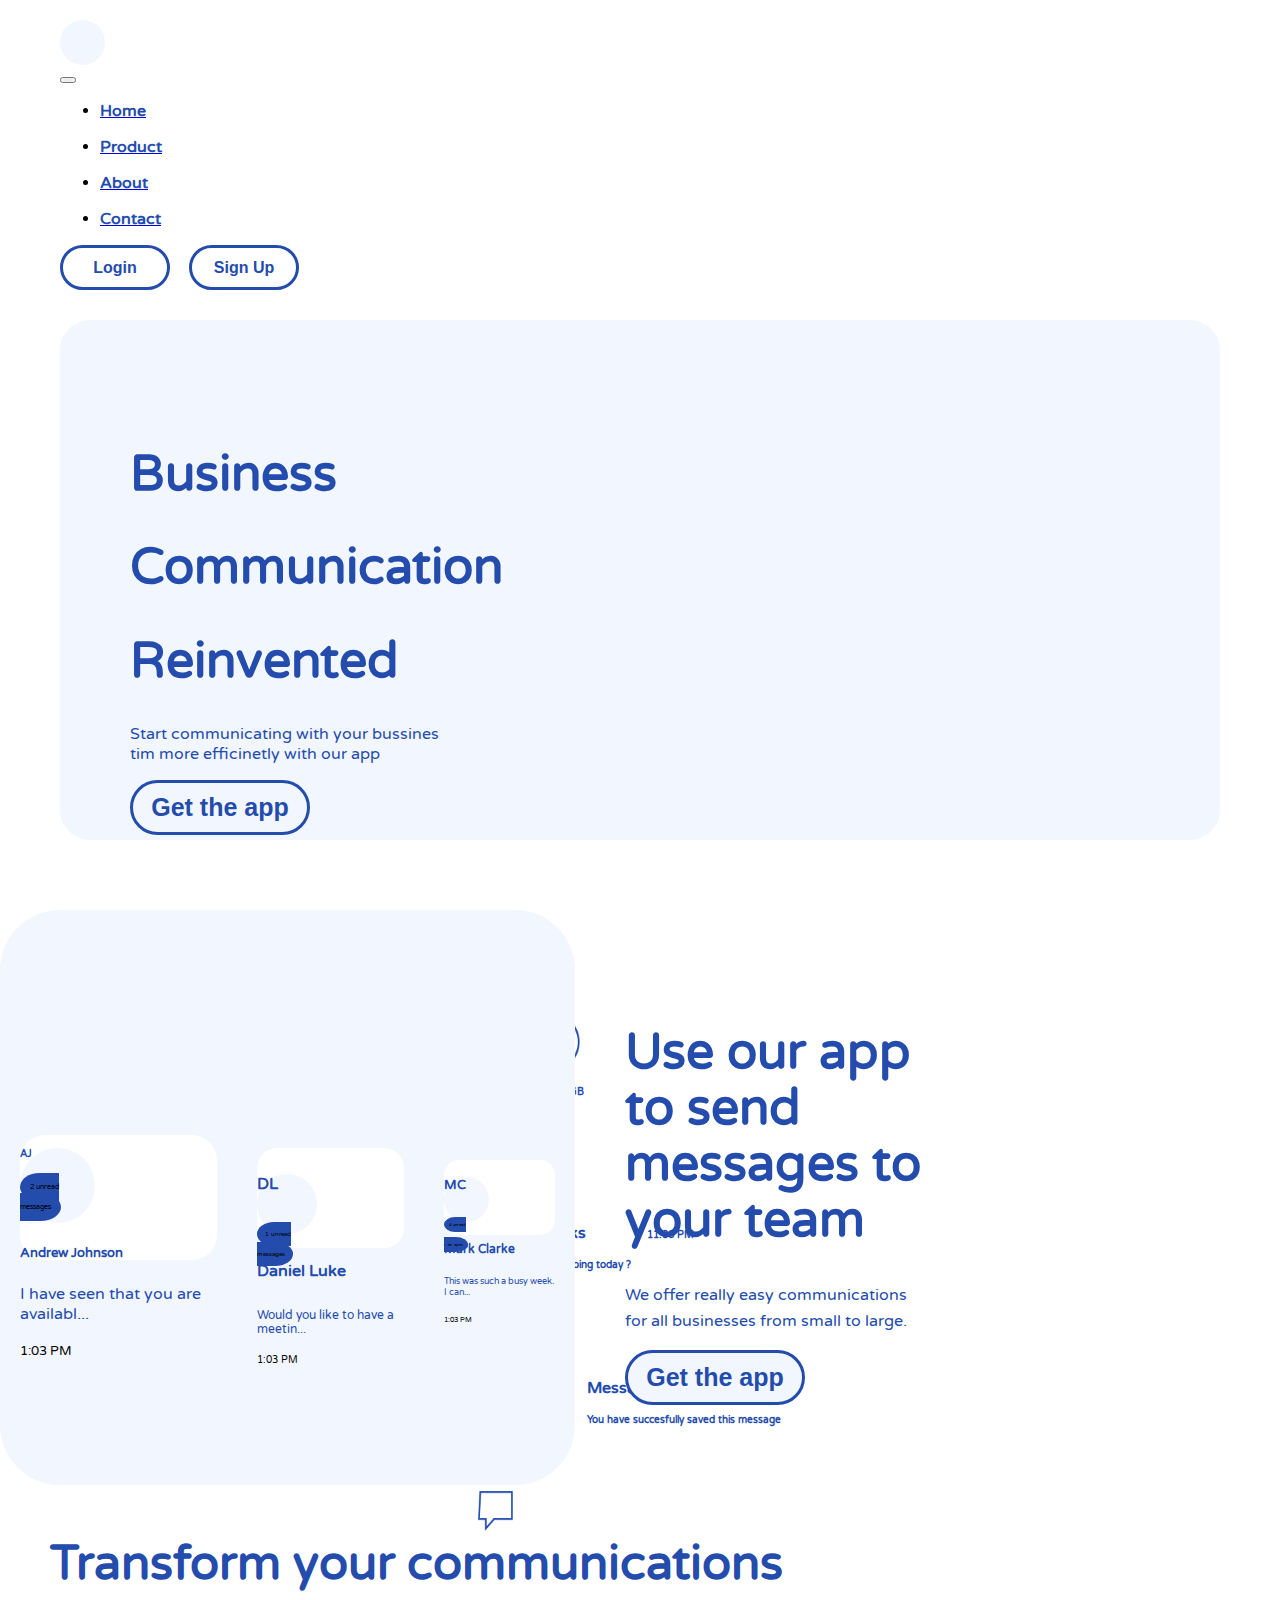
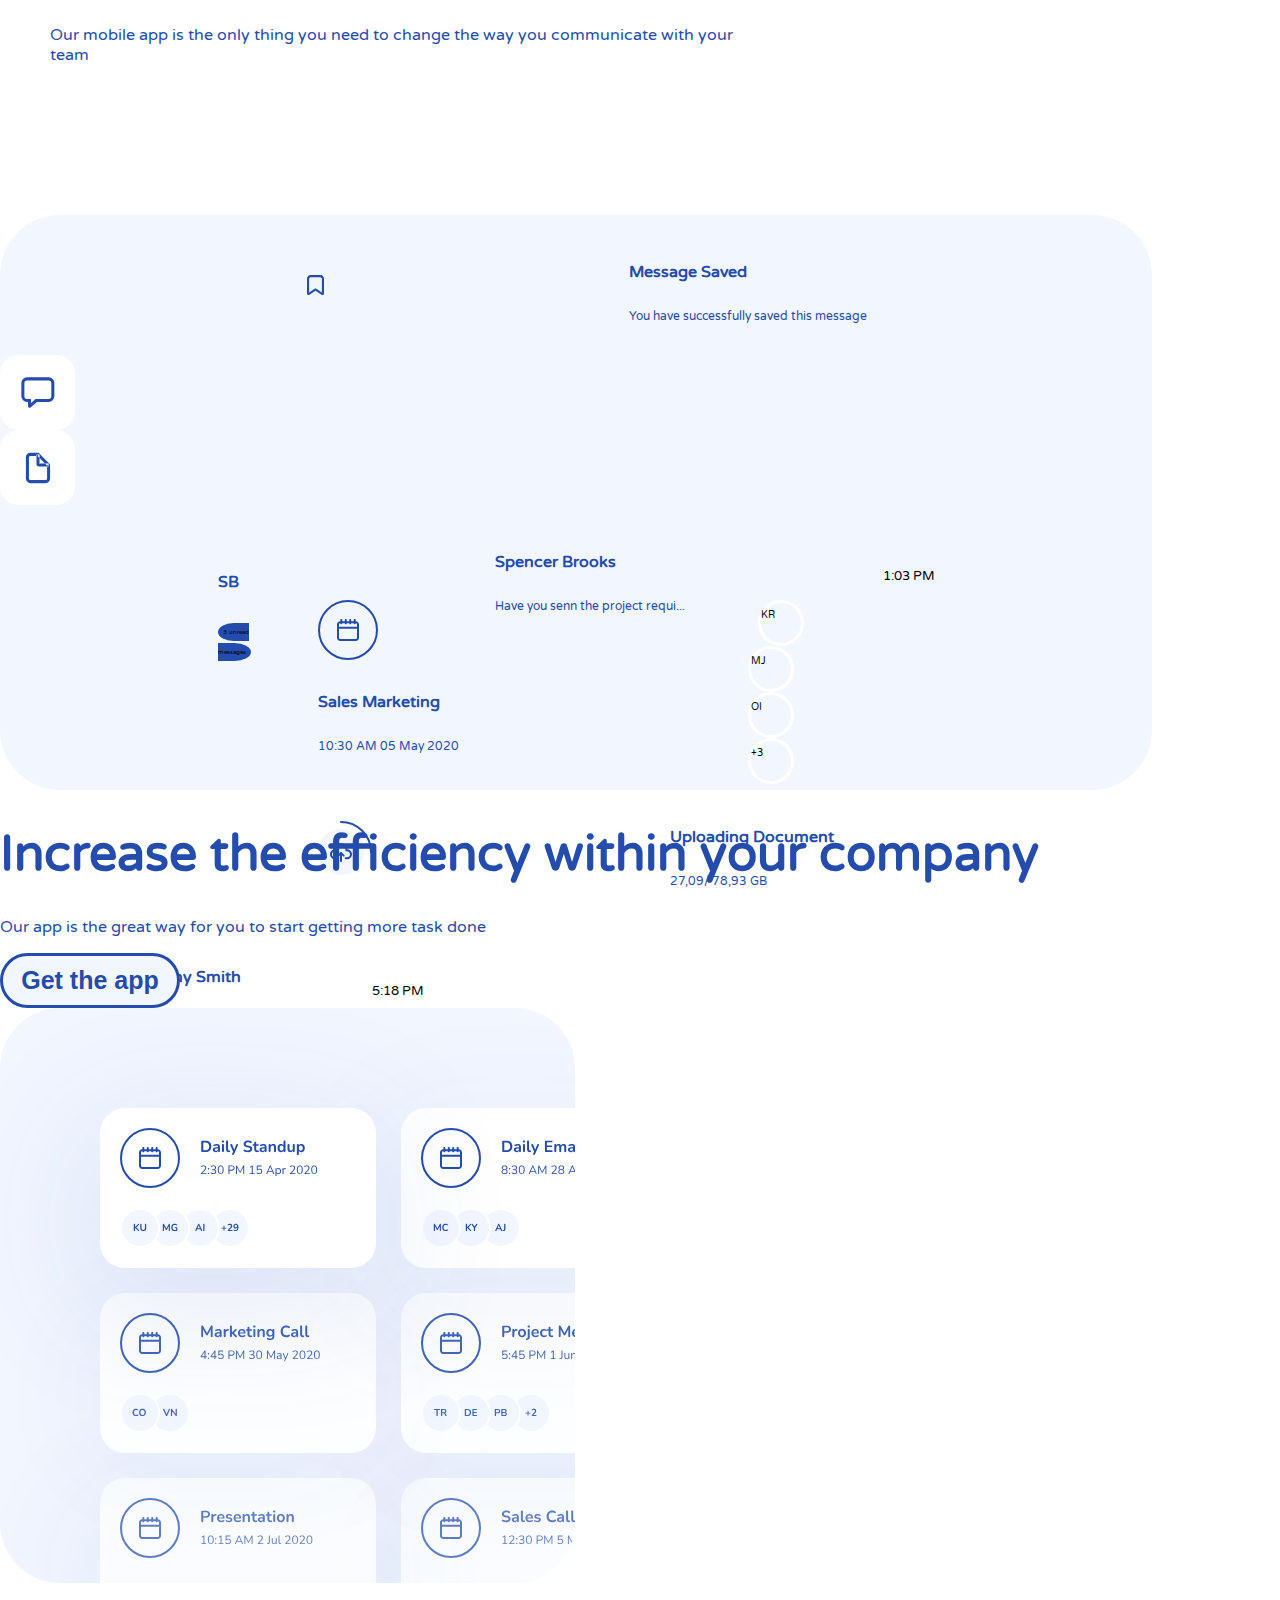
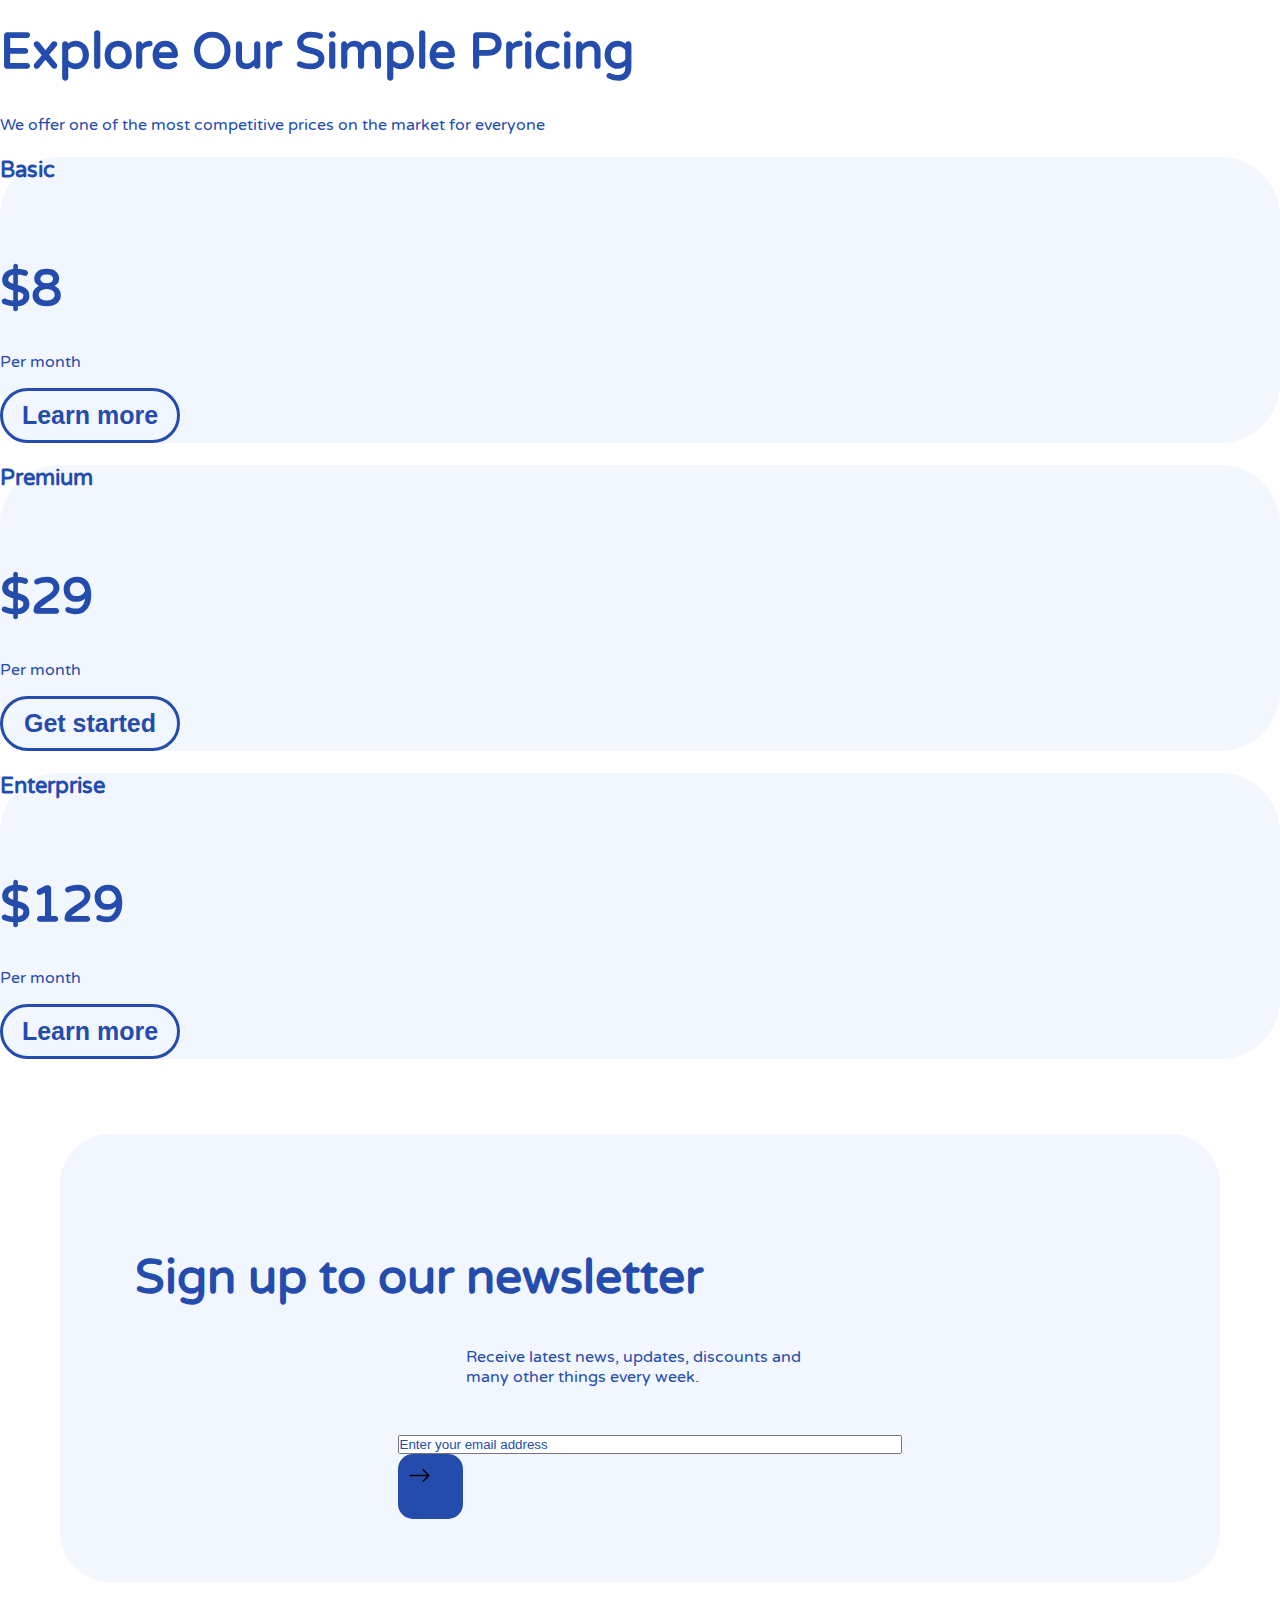
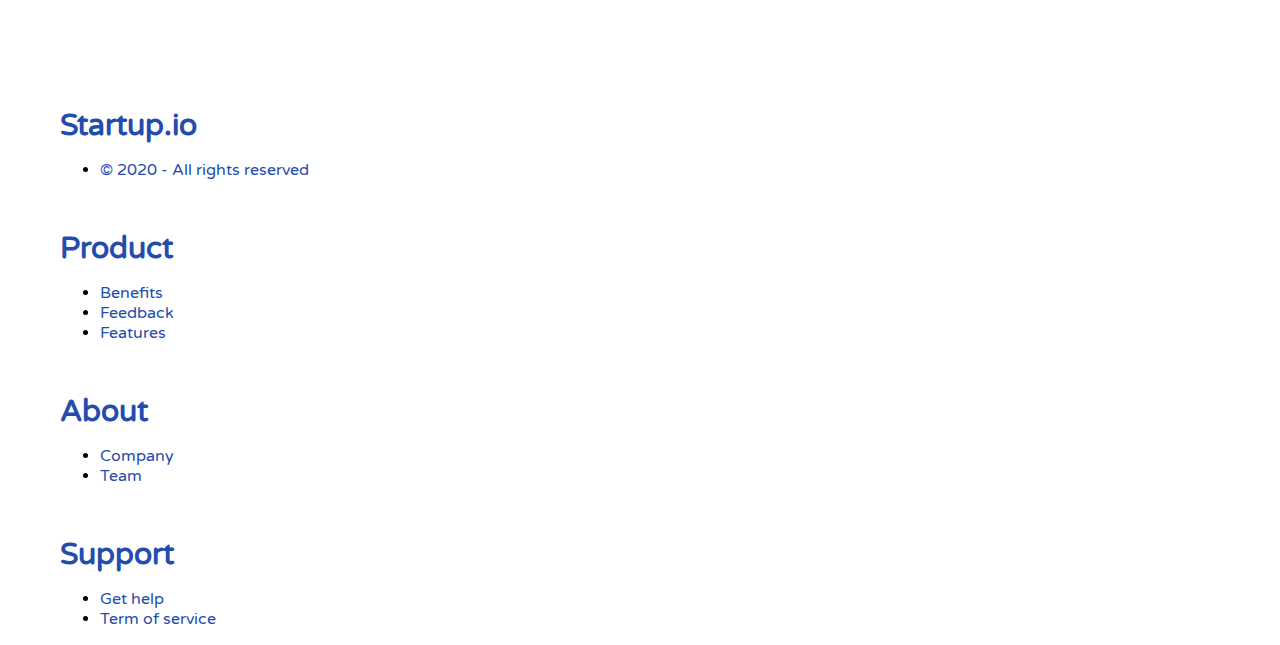
==== commit 4b1cd4c4: "Update index.html" ====
--- a/index.html
+++ b/index.html
@@ -20,7 +20,7 @@
     <nav class="navbar navbar-expand-lg ">
       <div class="content-start">
         <div class="togle">
-          <h2>&nbsp;=</h2> 
+          
         </div>
       </div>
       
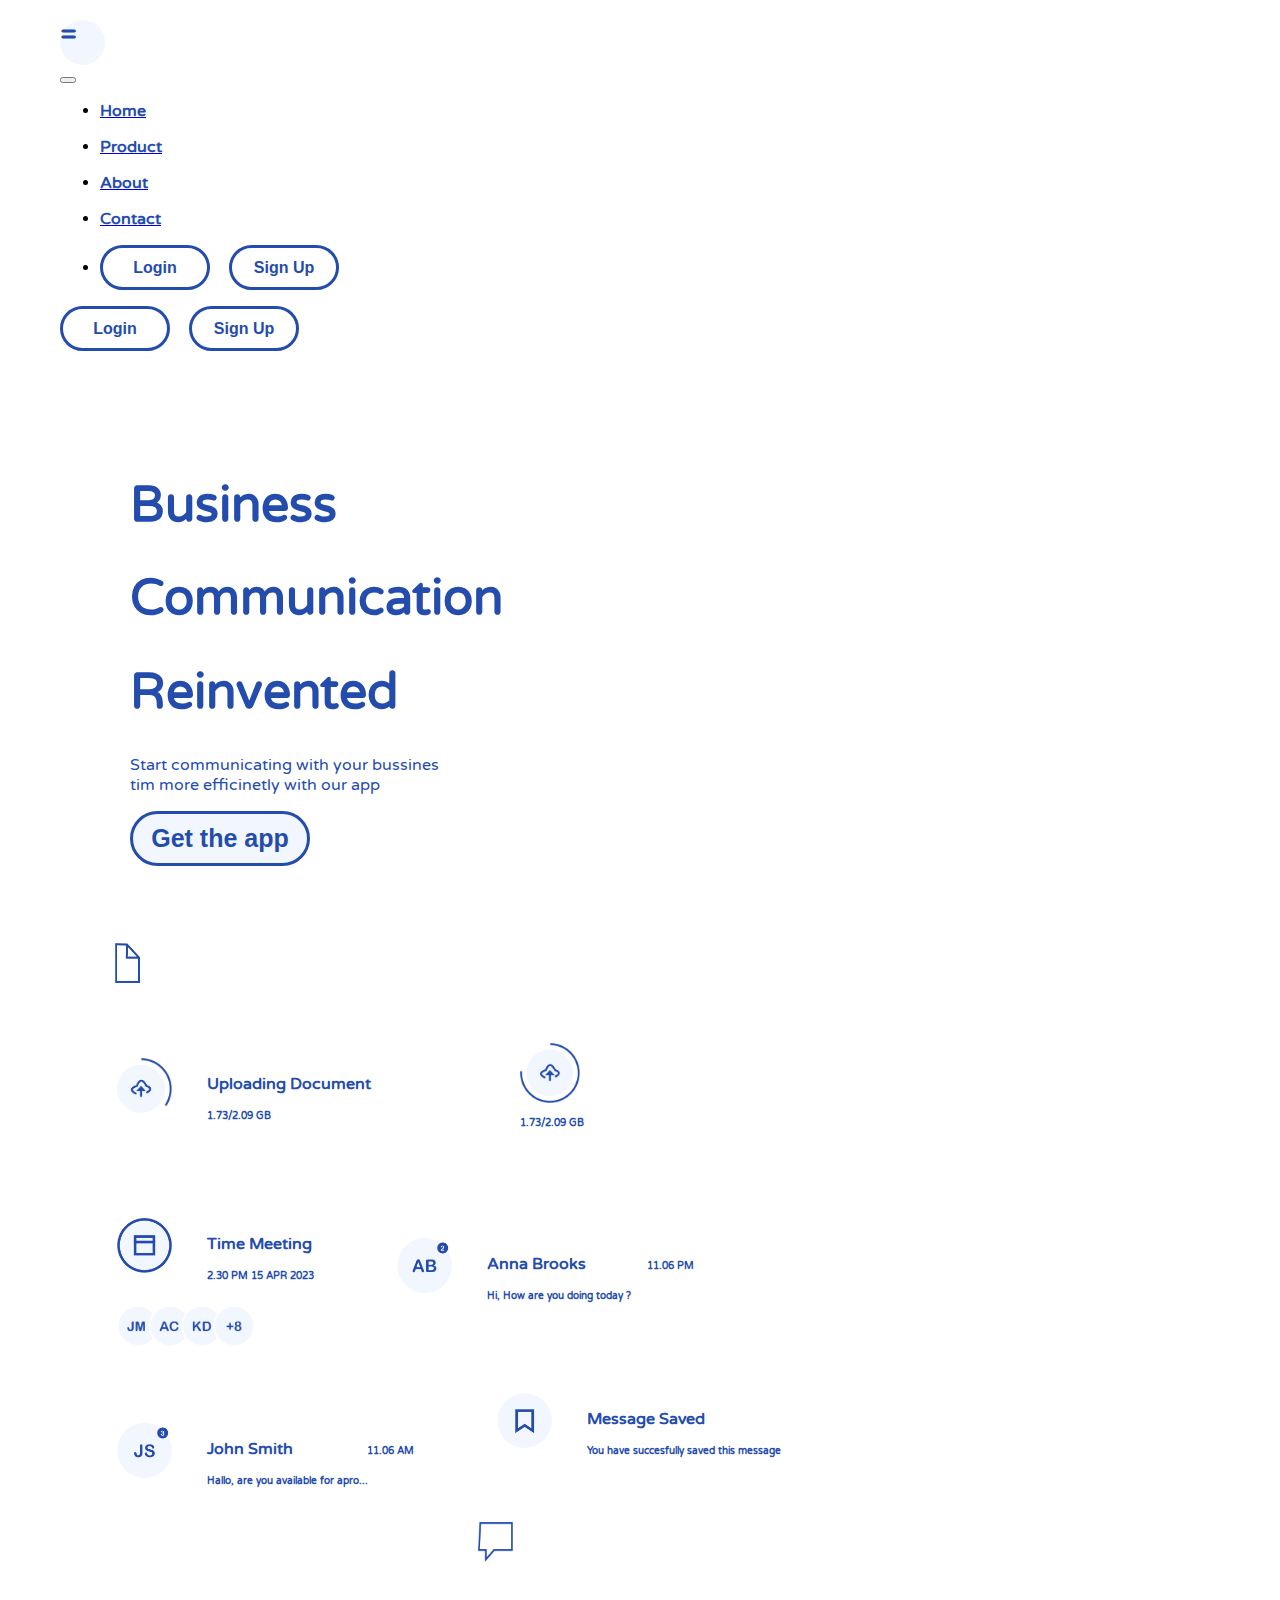
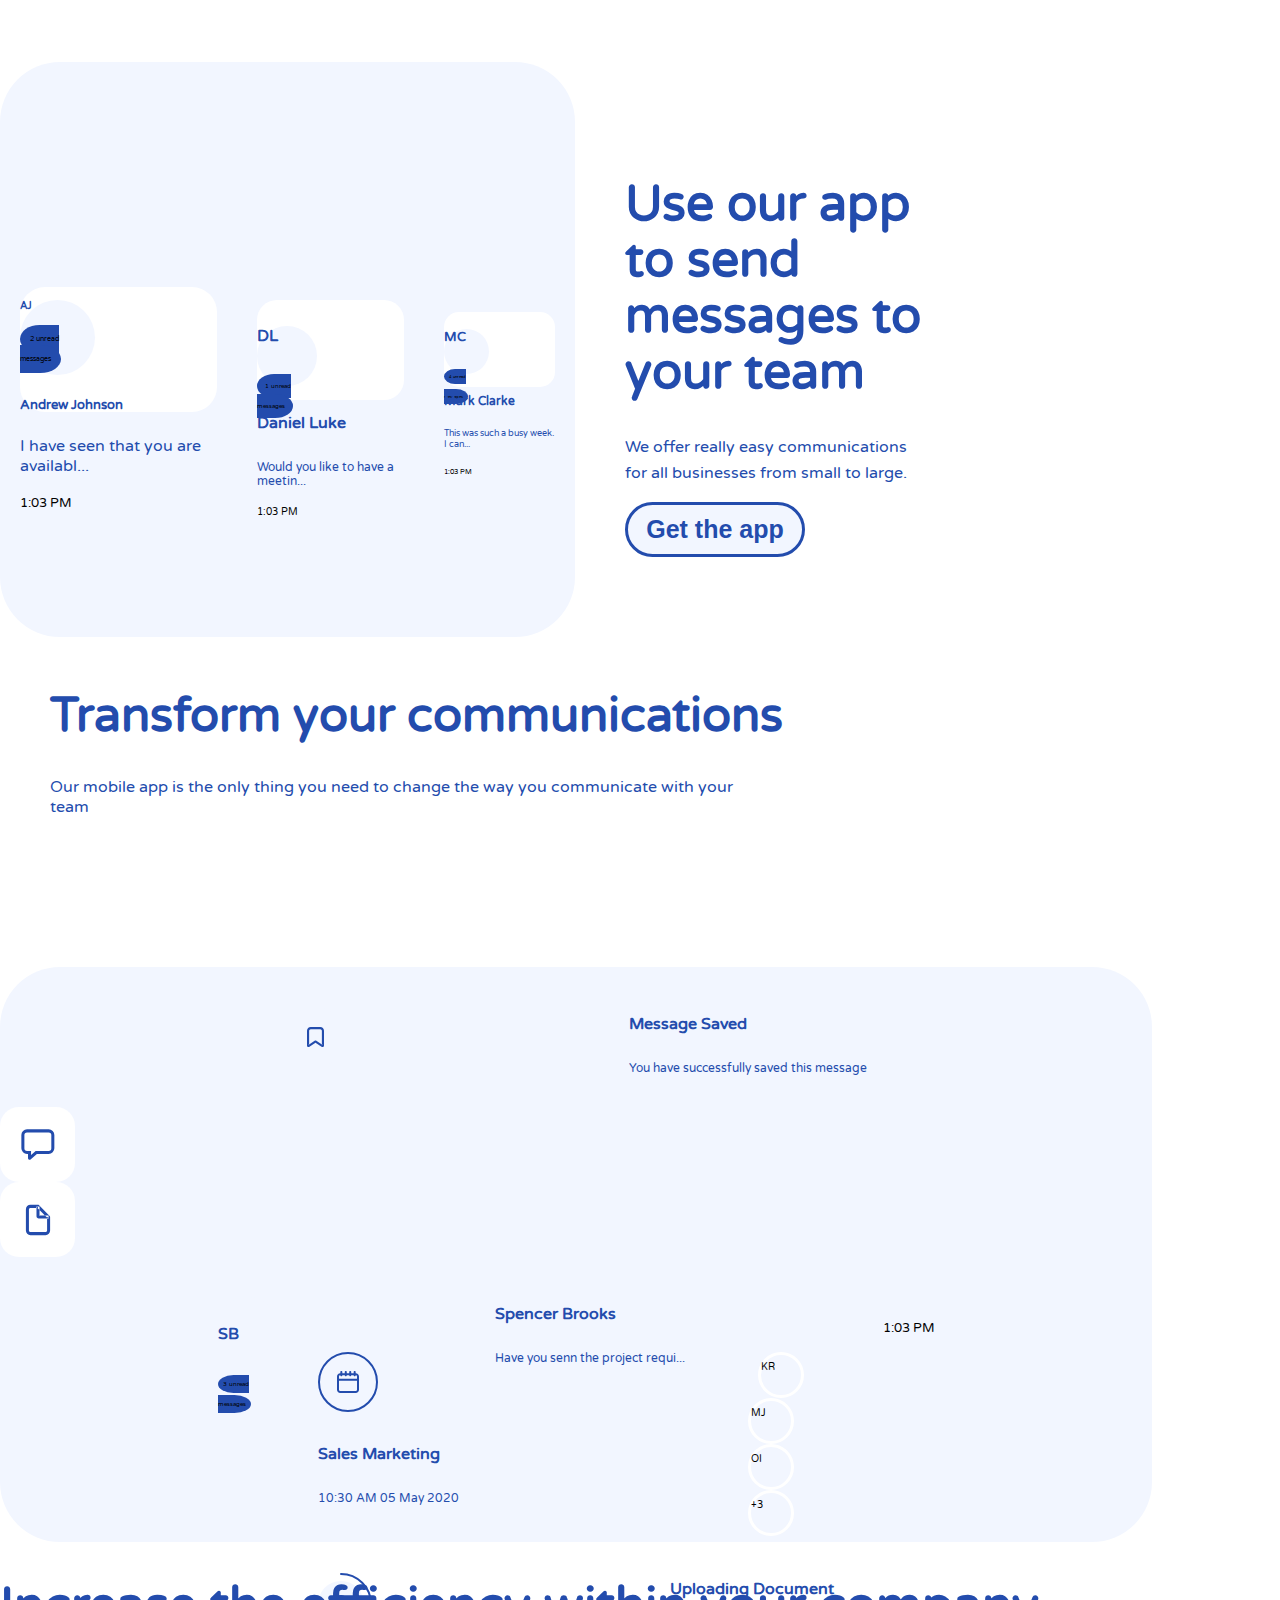
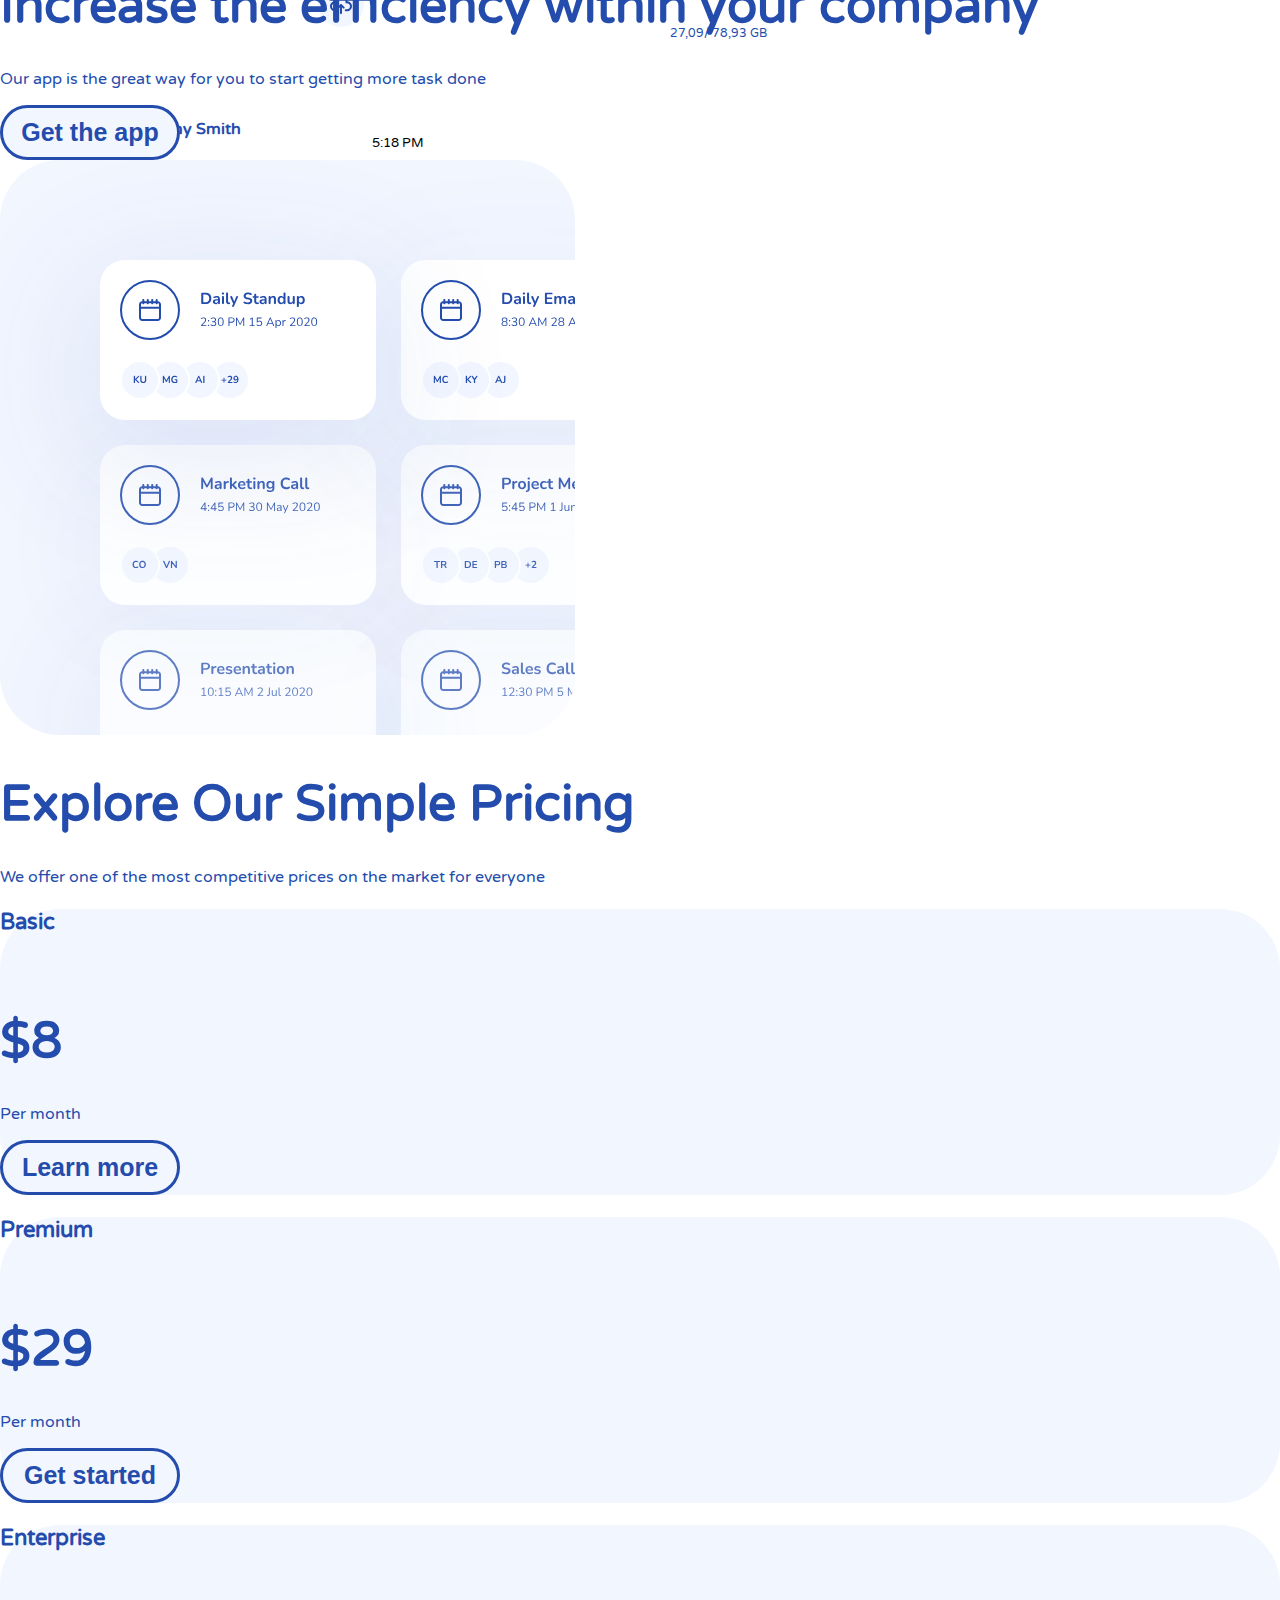
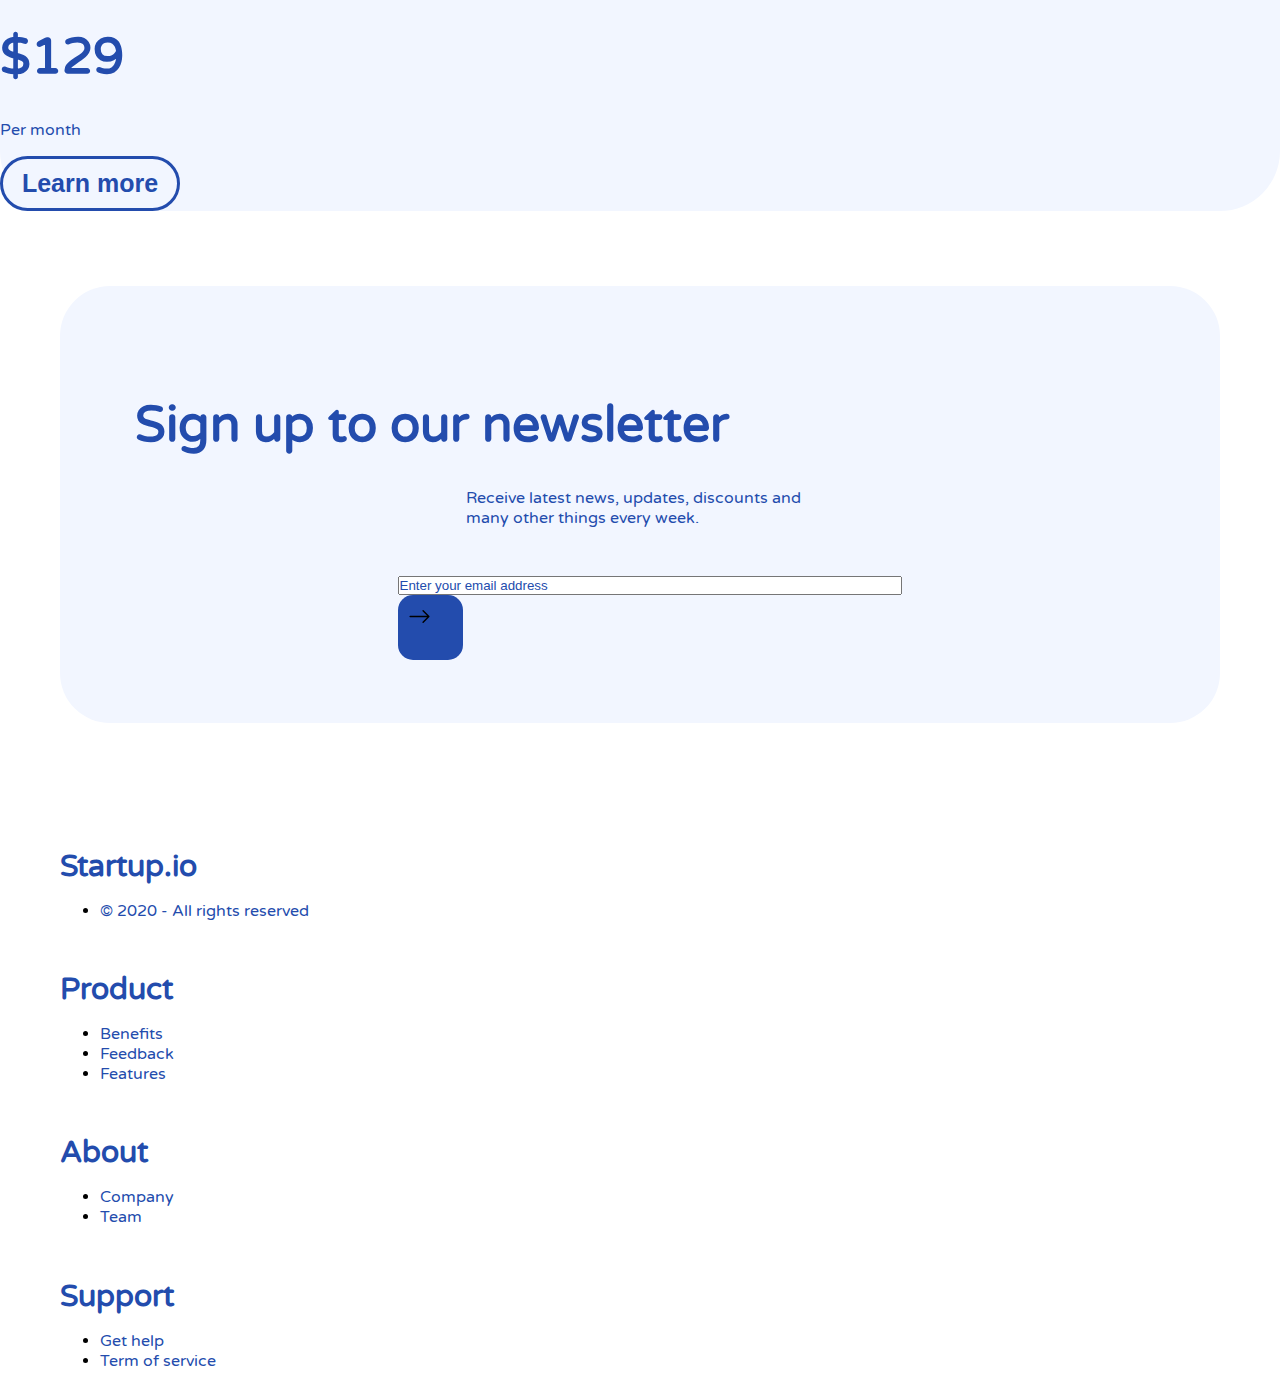
==== commit a77a3384: "Update index.html" ====
--- a/index.html
+++ b/index.html
@@ -4,8 +4,9 @@
     <meta charset="UTF-8">
     <meta name="viewport" content="width=device-width, initial-scale=1.0">
 
-    <link href="https://cdn.jsdelivr.net/npm/bootstrap@5.3.0-alpha1/dist/css/bootstrap.min.css" rel="stylesheet" integrity="sha384-GLhlTQ8iRABdZLl6O3oVMWSktQOp6b7In1Zl3/Jr59b6EGGoI1aFkw7cmDA6j6gD" crossorigin="anonymous">
-    
+    <!-- <link href="https://cdn.jsdelivr.net/npm/bootstrap@5.3.0-alpha1/dist/css/bootstrap.min.css" rel="stylesheet" integrity="sha384-GLhlTQ8iRABdZLl6O3oVMWSktQOp6b7In1Zl3/Jr59b6EGGoI1aFkw7cmDA6j6gD" crossorigin="anonymous"> -->
+    <link href="https://cdn.jsdelivr.net/npm/bootstrap@5.3.2/dist/css/bootstrap.min.css" rel="stylesheet" integrity="sha384-T3c6CoIi6uLrA9TneNEoa7RxnatzjcDSCmG1MXxSR1GAsXEV/Dwwykc2MPK8M2HN" crossorigin="anonymous">
+
     <link rel="preconnect" href="https://fonts.googleapis.com">
     <link rel="preconnect" href="https://fonts.gstatic.com" crossorigin>
     <link href="https://fonts.googleapis.com/css2?family=Varela+Round&display=swap" rel="stylesheet">
@@ -19,8 +20,8 @@
   <section id="Header">
     <nav class="navbar navbar-expand-lg ">
       <div class="content-start">
-        <div class="togle">
-          
+        <div class="togle d-flex justify-content-center align-items-center">
+          <h2 class="mt-2">=</h2> 
         </div>
       </div>
       
@@ -42,10 +43,14 @@
             <li class="nav-item">
               <a class="nav-link" href="#Contact"><p><b>Contact</b></p></a>
             </li>
+            <li class="button-in-burger d-md-none">
+              <a href=""><button type="button" class="btn btn-outline-primary btn-sm rounded-pill" id="login">Login</button></a>
+              <a href=""><button type="button" class="btn btn-outline-primary btn-sm rounded-pill" id="sign">Sign Up</button></a>
+            </li>
           </ul>
           <ul class="navbar-nav me-2 mb-1"></ul>
         </div>
-        <div class="content-end">
+        <div class="content-end button-outside-burger">
           <a href=""><button type="button" class="btn btn-outline-primary btn-sm rounded-pill" id="login">Login</button></a>
           <a href=""><button type="button" class="btn btn-outline-primary btn-sm rounded-pill" id="sign">Sign Up</button></a>
         </div>
@@ -53,10 +58,11 @@
     </nav>
   </section>
 
+  
   <section id="Banner">
-    <div class="jumbotron">
-      <div class="row">
-        <div class="col-5">
+    <div class="jumbotron-section">
+      <div class="jumbo-body d-flex flex-wrap justify-content-center align-items-center">
+        <div class="right-sect">
           <div class="container-text-left" id="kolom1">
             <h1><b>Business</b></h1>
             <h1><b>Communication</b></h1>
@@ -65,7 +71,7 @@
             <button type="button" class="btn btn-outline-primary">Get the app</button>
           </div>
         </div>
-        <div class="col-7">
+        <div class="left-sect">
           <div class="kotak1">
             <img src="assets/img/5.png" alt="" width="25px" height="40px">
           </div>
@@ -124,8 +130,8 @@
   </section>
   
   <section id="Product_Features">
-    <div class="container">
-      <div class="product-features ">
+    <!-- <div class="container"> -->
+      <div class="product-features container-fluid">
         <div class="card card-parent-1 border border-0">
             <div class="child-card d-flex justify-content-evenly align-items-center">
                 <div class="image-profile d-flex justify-content-center align-items-center position-relative">
@@ -178,15 +184,15 @@
         </div>
         <div class="text">
             <header>
-                <h1><b>Use our app to send messages to your team</b></h1>
+                <h1 class="fw-bold">Use our app to send messages to your team</h1>
             </header>
             <section>
                 <p>We offer really easy communications for all businesses from small to large.</p>
                 <button type="button" class="btn btn-outline-primary">Get the app</button>
             </section>
         </div>
-    </div>
-    </div>
+    <!-- </div> -->
+      </div>
   
     <div class="product-features-2 container-fluid d-flex justify-content-center align-items-center flex-column mb-5">
         <div class="title text-center d-flex justify-content-center align-items-center flex-column">
@@ -311,12 +317,12 @@
     <div class="container-xl p-5">
         <div class="row align-content-center">
             <div class="col-lg-6 col-md-12 flex-column align-self-center p-5 text-center text-lg-start">
-              <h1><b>Increase the efficiency within your company</b></h1>
+              <h1 class="fw-bold">Increase the efficiency within your company</h1>
                 <p>Our app is the great way for you to start getting more task done</p>
                 <button type="button" class="btn btn-outline-primary">Get the app</button>
             </div>
             <div class="col-lg-6 col-md-12 flex-column align-items-center">
-                <img src="./assets/img/Card.svg" alt="About App">
+                <img src="./assets/img/Card.svg" alt="About App" class="img-about">
             </div>
         </div>
     </div>
@@ -324,7 +330,7 @@
 
   <section id="Pricing">
     <div class="container-xl p-5 text-center">
-        <h1><b>Explore Our Simple Pricing</b></h1>
+        <h1 class="fw-bold">Explore Our Simple Pricing</h1>
         <p>We offer one of the most competitive prices on the market for everyone</p>
     </div>
     <div class="container-fluid">
@@ -372,25 +378,26 @@
             </div>
         </div>
   </section>
-
-  <section id="Contact" class="contact text-center">
-    <div class="container-fluid">
-      <div class="title">
-        <h2>Sign up to our newsletter</h2>
-        <p>Receive latest news, updates, discounts and many other things every week.</p>
-      </div>
-      <div class="d-flex bg-white flex-row justify-content-end inputan">
-        <input type="email" class="form-control border-0" id="emailInput" placeholder="Enter your email address" />
-        <div class="icon text-center justify-content-center">
-          <svg xmlns="http://www.w3.org/2000/svg" width="23" height="23" fill="currentColor" class="bi bi-arrow-right" viewBox="0 0 16 16">
-            <path fill-rule="evenodd" d="M1 8a.5.5 0 0 1 .5-.5h11.793l-3.147-3.146a.5.5 0 0 1 .708-.708l4 4a.5.5 0 0 1 0 .708l-4 4a.5.5 0 0 1-.708-.708L13.293 8.5H1.5A.5.5 0 0 1 1 8z"/>
-          </svg>
-        </div>
-      </div>
-    </div>
-  </section>
-
-  <footer id="Footer" class="bd-footer">
+  <div class="contact-parent">
+    <section id="Contact" class="contact text-center">
+      <div class="container-fluid">
+        <div class="title">
+          <h1 class="fw-bold">Sign up to our newsletter</h1>
+          <p>Receive latest news, updates, discounts and many other things every week.</p>
+        </div>
+        <div class="d-flex bg-white flex-row justify-content-end inputan">
+          <input type="email" class="form-control border-0 shadow-none" id="emailInput" placeholder="Enter your email address" />
+          <div class="icon text-center justify-content-center">
+            <svg xmlns="http://www.w3.org/2000/svg" width="23" height="23" fill="currentColor" class="bi bi-arrow-right" viewBox="0 0 16 16">
+              <path fill-rule="evenodd" d="M1 8a.5.5 0 0 1 .5-.5h11.793l-3.147-3.146a.5.5 0 0 1 .708-.708l4 4a.5.5 0 0 1 0 .708l-4 4a.5.5 0 0 1-.708-.708L13.293 8.5H1.5A.5.5 0 0 1 1 8z"/>
+            </svg>
+          </div>
+        </div>
+      </div>
+    </section>
+  </div>
+
+  <footer id="Footer" class="bd-footer d-flex flex-wrap">
     <div class="container">
       <div class="row">
         <div class="col brand">
